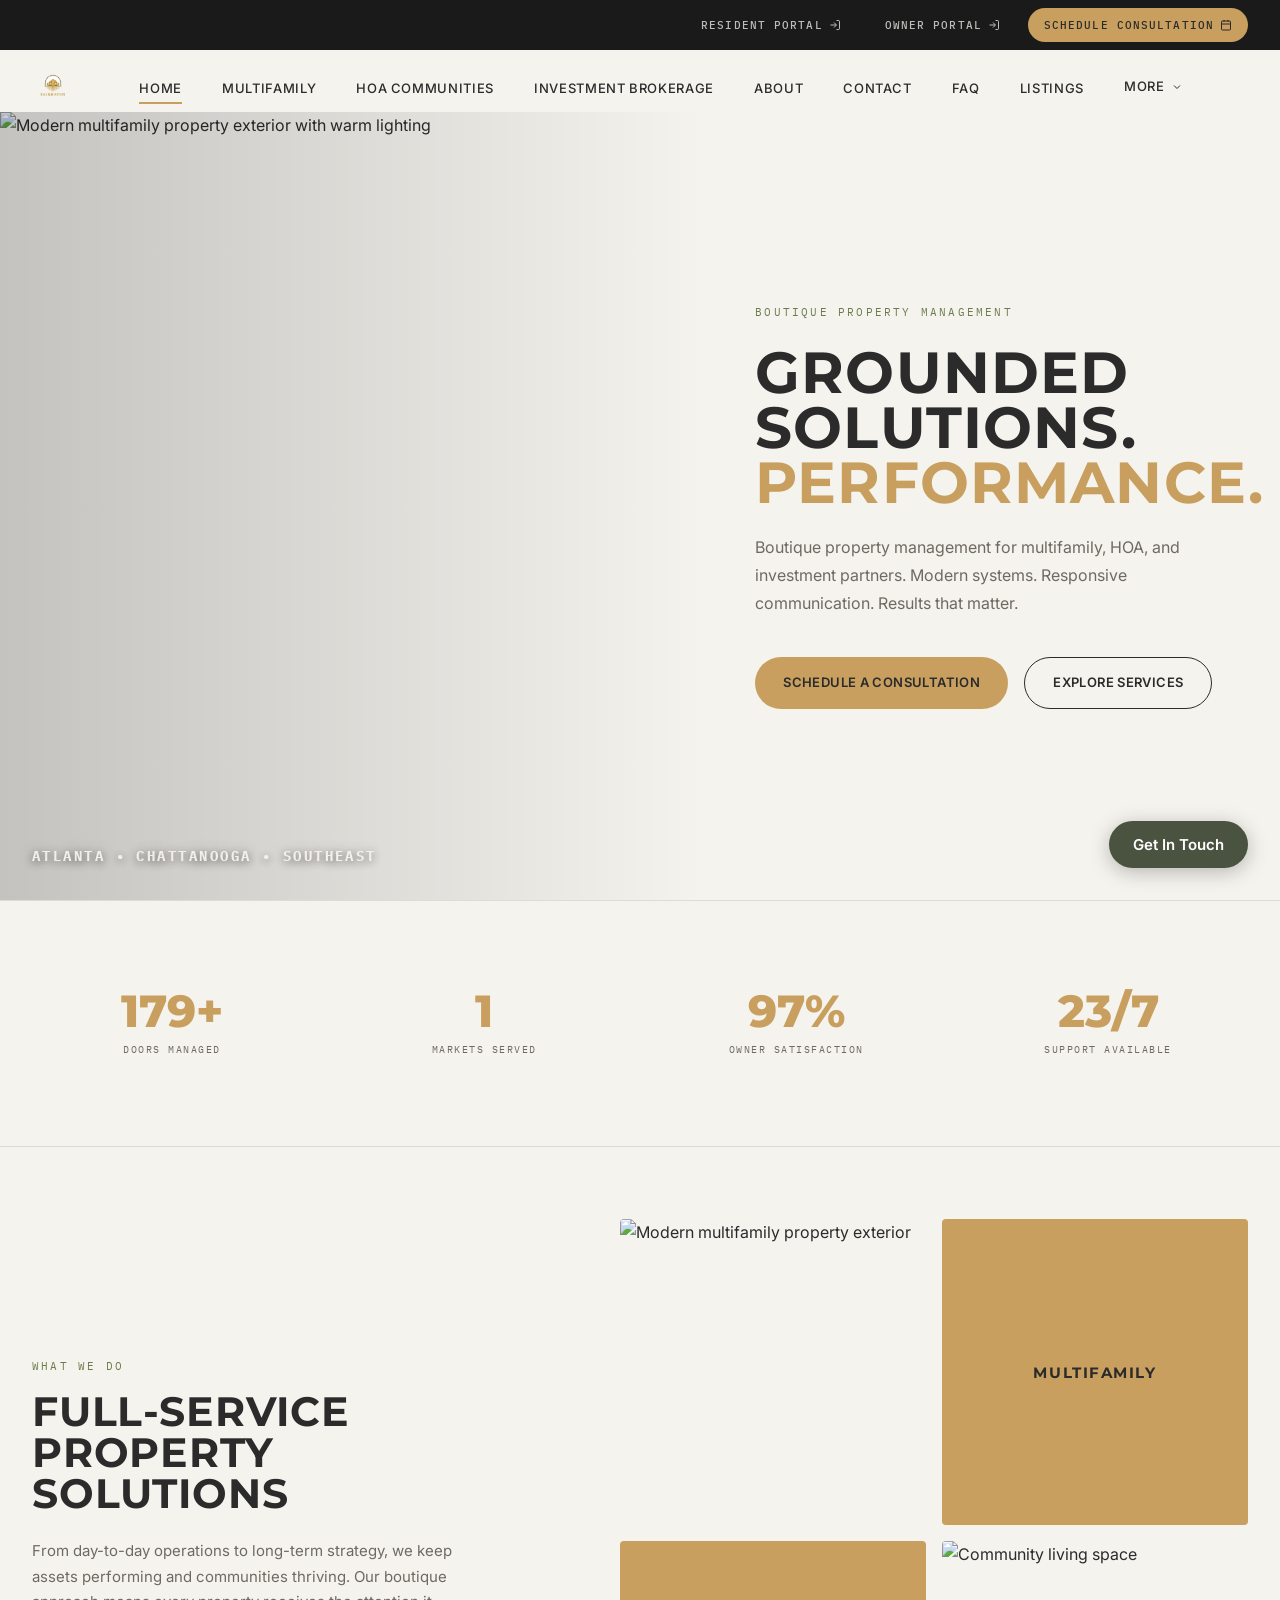
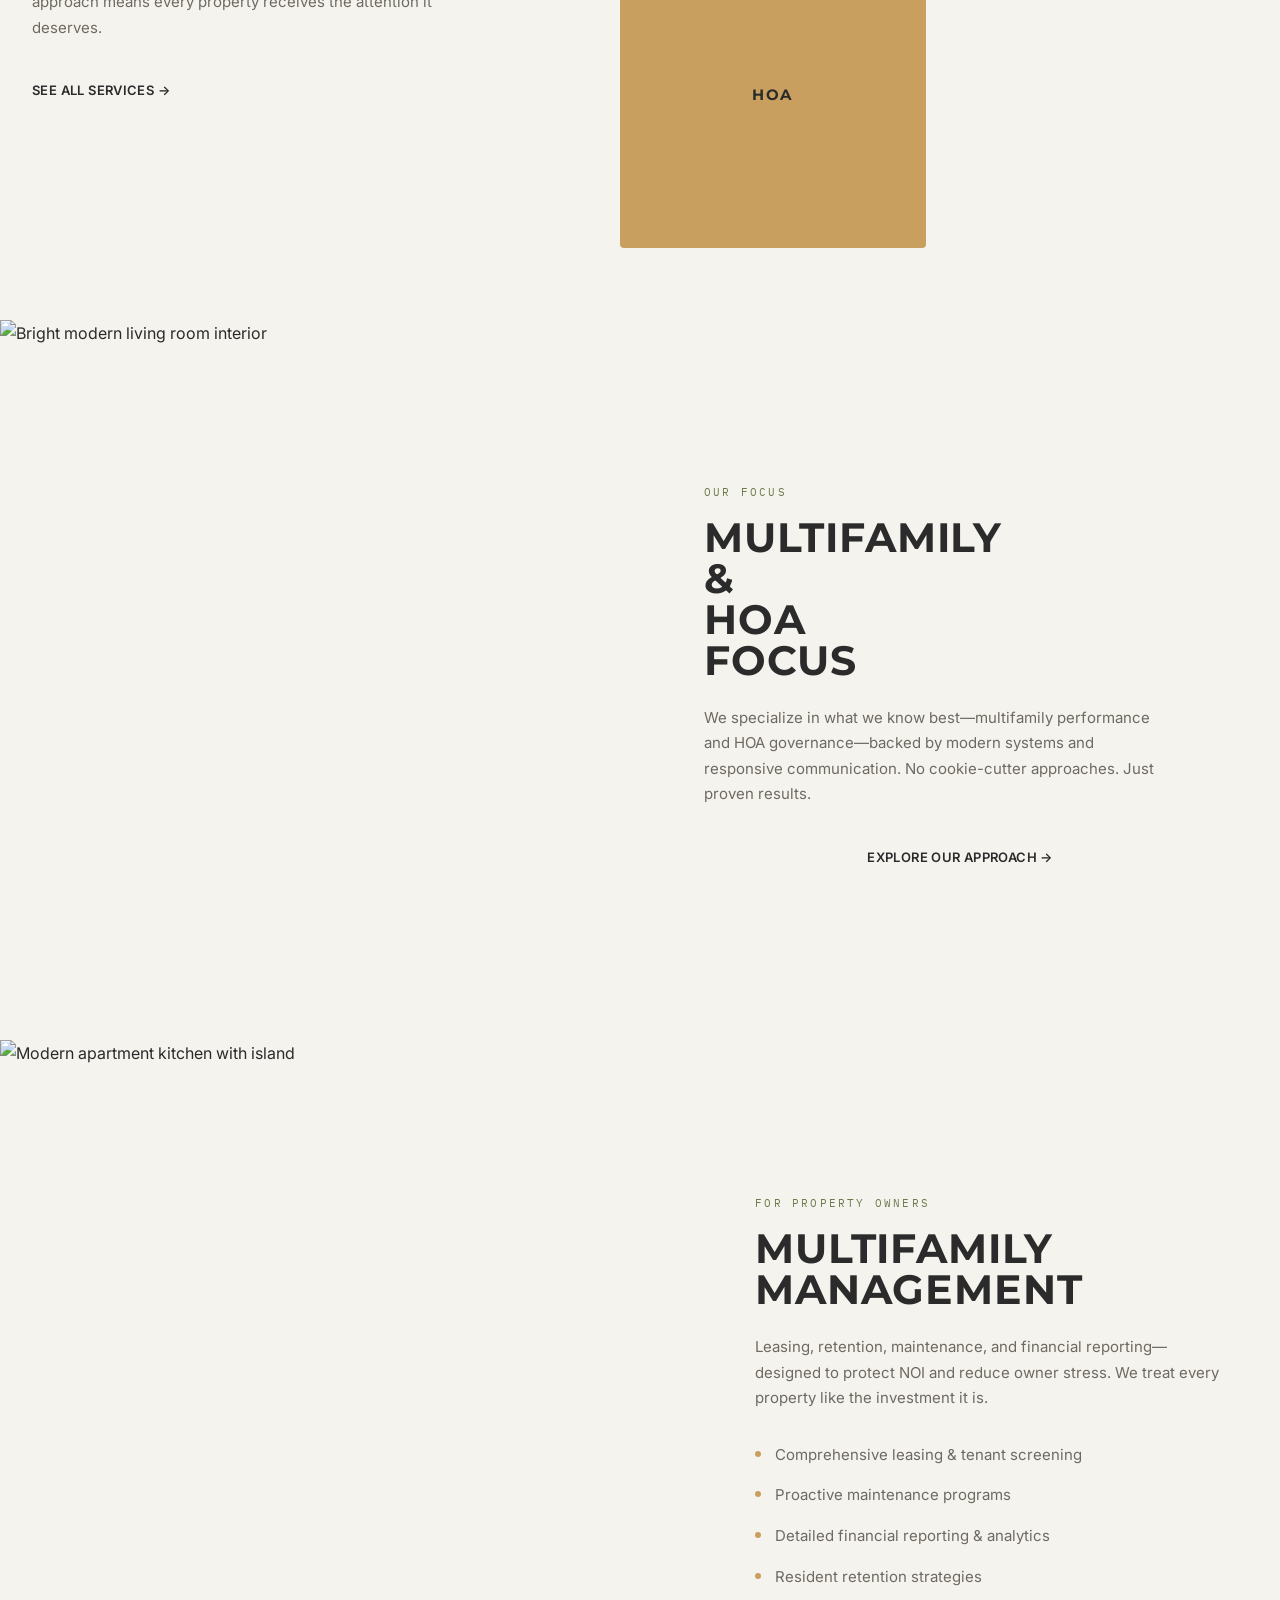
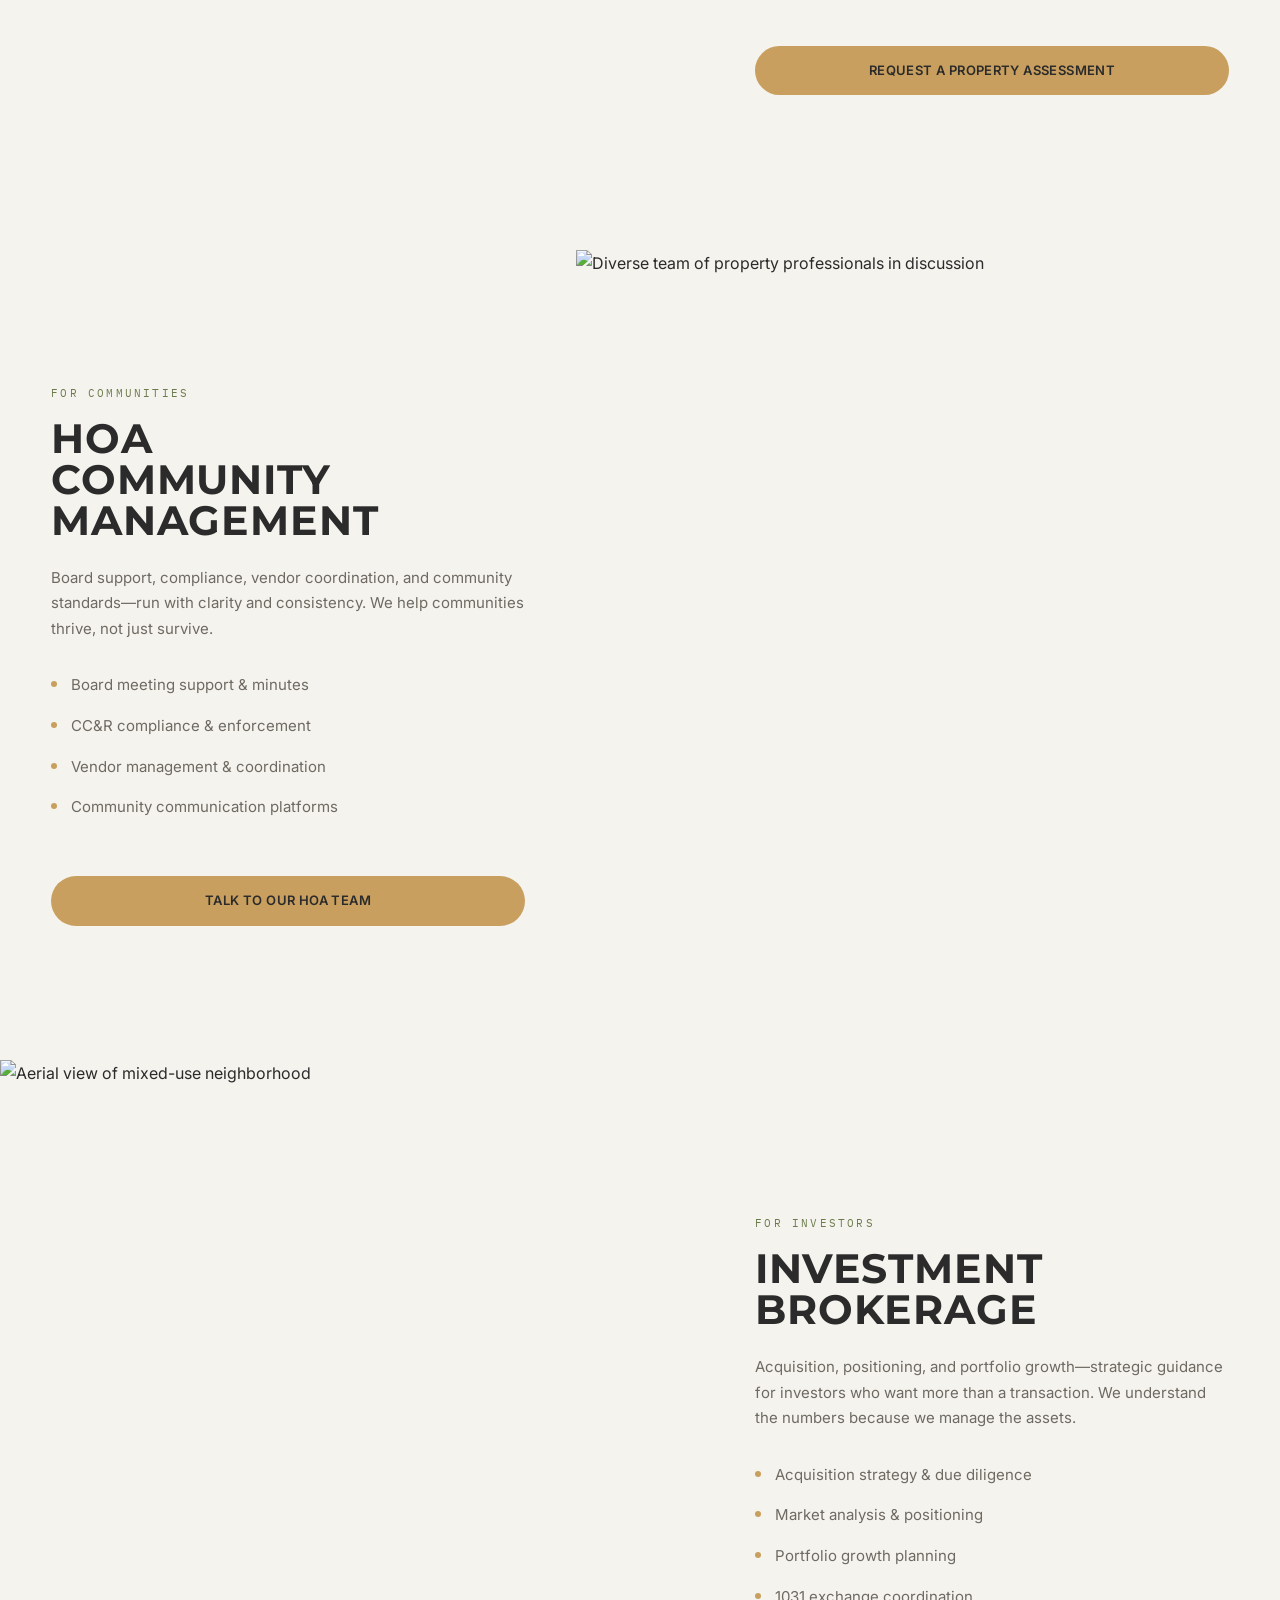
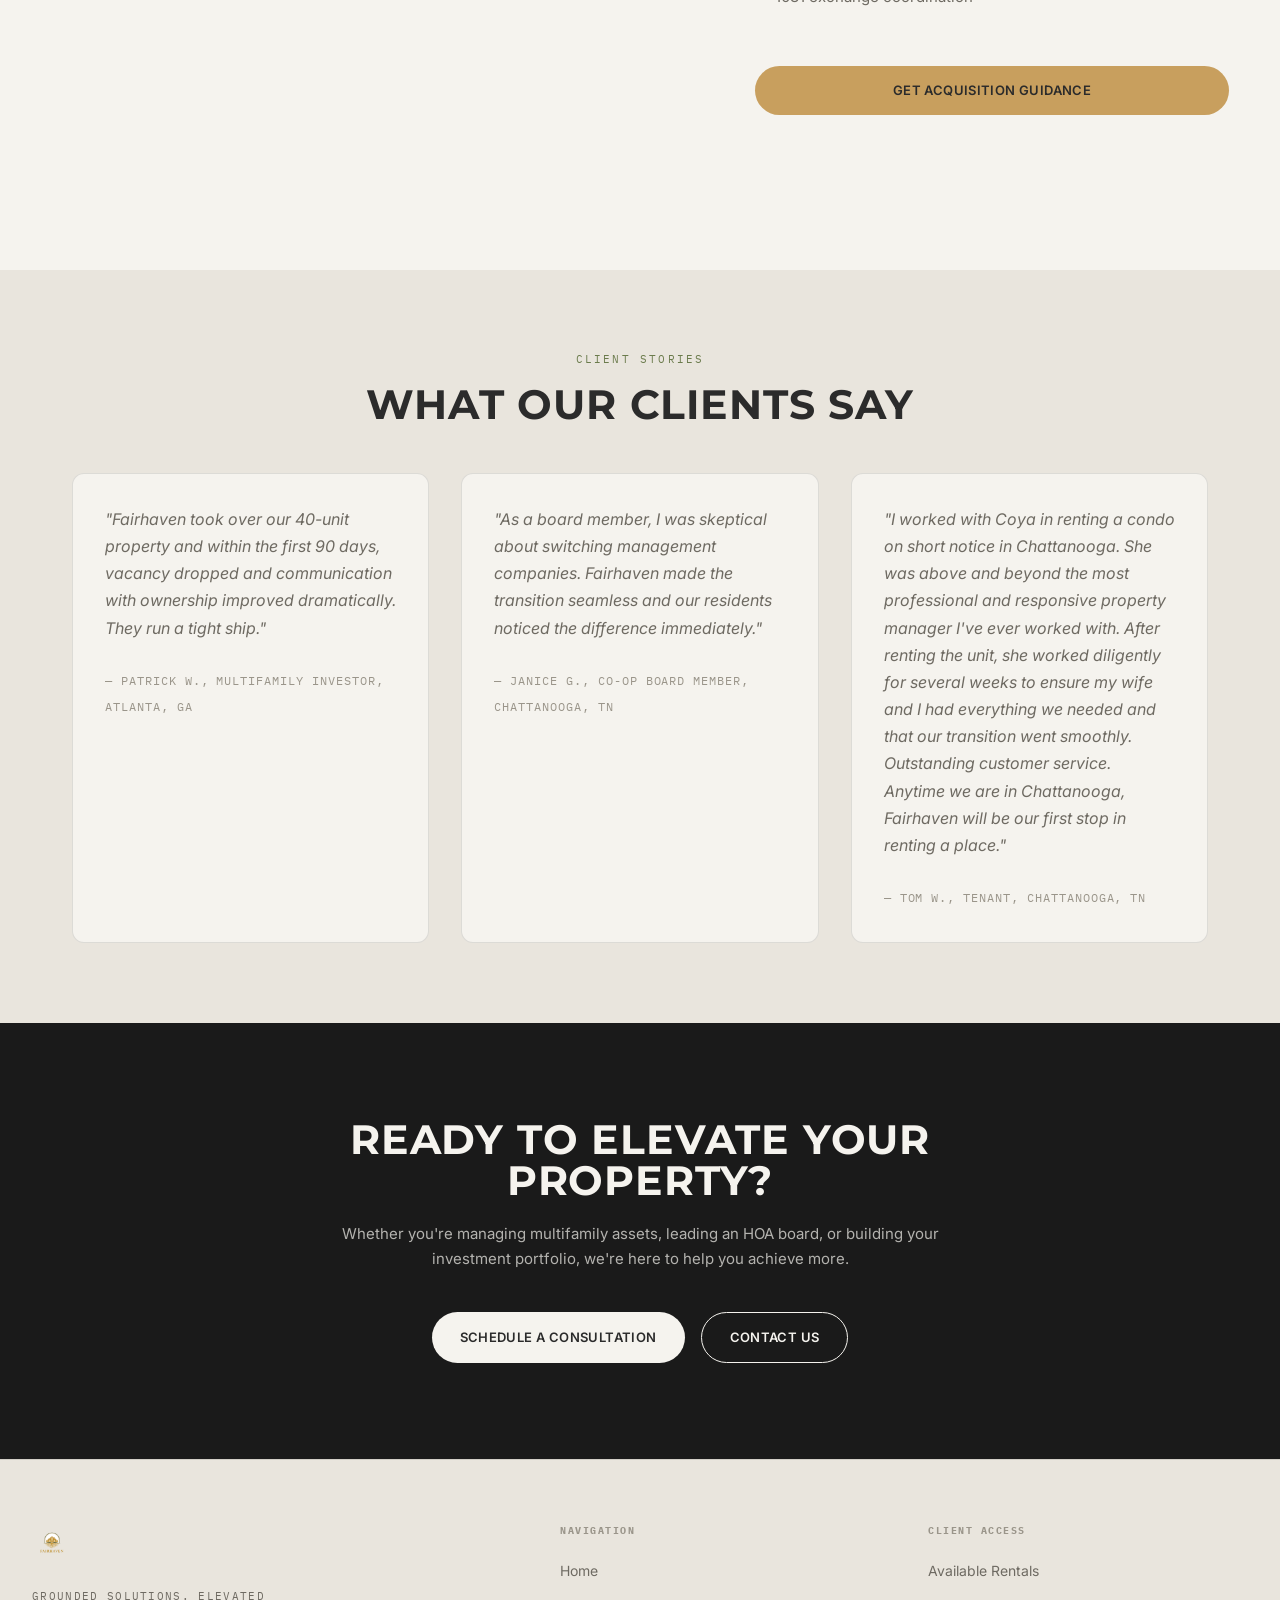
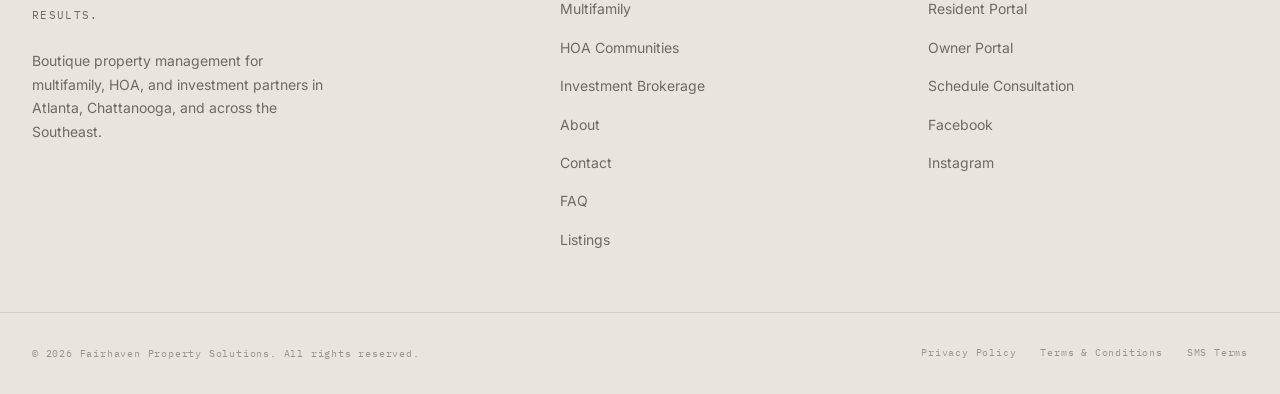
==== index.html @ d2b534b2 "Add legal pages and MailerLite embed - Created terms.html (18-section T&C from Coya's PDF) - Created" ====
<!DOCTYPE html>
<html lang="en">
<head>
  <meta charset="UTF-8">
  <meta name="viewport" content="width=device-width, initial-scale=1.0">
  <title>Fairhaven Property Solutions | Grounded Solutions. Elevated Results.</title>
  <meta name="description" content="Boutique property management for multifamily, HOA, and investment partners in Atlanta, Chattanooga, and the Southeast.">
  
  <!-- Fonts -->
  <link rel="preconnect" href="https://fonts.googleapis.com">
  <link rel="preconnect" href="https://fonts.gstatic.com" crossorigin>
  <link href="https://fonts.googleapis.com/css2?family=IBM+Plex+Mono:wght@400;500;600&family=Inter:wght@400;500;600&family=Montserrat:wght@600;700;800&display=swap" rel="stylesheet">
  
  <!-- Styles -->
  <link rel="stylesheet" href="styles.css">
  
  <!-- Favicon -->
  <link rel="icon" type="image/png" href="logo.png">
  <!-- MailerLite Universal -->
  <script>
    (function(w,d,e,u,f,l,n){w[f]=w[f]||function(){(w[f].q=w[f].q||[])
    .push(arguments);},l=d.createElement(e),l.async=1,l.src=u,
    n=d.getElementsByTagName(e)[0],n.parentNode.insertBefore(l,n);})
    (window,document,'script','https://assets.mailerlite.com/js/universal.js','ml');
    ml('account', '1856619');
  </script>
  <!-- End MailerLite Universal -->
</head>
<body>
  <!-- Header Wrapper -->
  <div class="header-wrapper">
    <!-- Top Bar - Portal Buttons Right Aligned -->
    <div class="top-bar">
      <div class="top-bar-inner">
        <a href="https://account.appfolio.com/realms/foliospace/protocol/openid-connect/auth?activation_state&client_id=client-abcdef6f-1248-4026-9794-903a50bee830&portfolio_uuid&redirect_uri=https%3A%2F%2Ffairhavenpropertysolutions.appfolio.com%2Fconnect%2Fusers%2Foauth%2Fcallback&response_type=code&scope=openid+offline_access&session_timed_out=false&state" class="portal-link" target="_blank" rel="noopener">
          Resident Portal
          <svg viewBox="0 0 24 24" fill="none" stroke="currentColor" stroke-width="2">
            <path d="M15 3h4a2 2 0 012 2v14a2 2 0 01-2 2h-4M10 17l5-5-5-5M13.8 12H3"/>
          </svg>
        </a>
        <a href="https://fairhavenpropertysolutions.appfolio.com/oportal/users/log_in" class="portal-link" target="_blank" rel="noopener">
          Owner Portal
          <svg viewBox="0 0 24 24" fill="none" stroke="currentColor" stroke-width="2">
            <path d="M15 3h4a2 2 0 012 2v14a2 2 0 01-2 2h-4M10 17l5-5-5-5M13.8 12H3"/>
          </svg>
        </a>
        <a href="https://calendly.com/fairhavenpropertysolutions/30min" class="portal-link cta" target="_blank" rel="noopener">
          Schedule Consultation
          <svg viewBox="0 0 24 24" fill="none" stroke="currentColor" stroke-width="2">
            <rect x="3" y="4" width="18" height="18" rx="2" ry="2"/>
            <line x1="16" y1="2" x2="16" y2="6"/>
            <line x1="8" y1="2" x2="8" y2="6"/>
            <line x1="3" y1="10" x2="21" y2="10"/>
          </svg>
        </a>
      </div>
    </div>

    <!-- Main Navigation -->
    <nav class="main-nav">
      <div class="nav-inner">
        <a href="index.html" class="logo">
          <img src="logo.png" alt="Fairhaven Property Solutions logo">
        </a>
        
        <ul class="nav-links">
          <li><a href="index.html" class="nav-link active">Home</a></li>
          <li><a href="multifamily.html" class="nav-link">Multifamily</a></li>
          <li><a href="hoa.html" class="nav-link">HOA Communities</a></li>
          <li><a href="brokerage.html" class="nav-link">Investment Brokerage</a></li>
          <li><a href="about.html" class="nav-link">About</a></li>
          <li><a href="contact.html" class="nav-link">Contact</a></li>
          <li><a href="faq.html" class="nav-link">FAQ</a></li>
          <li><a href="listings.html" class="nav-link">Listings</a></li>
          <li class="dropdown">
            <span class="nav-link dropdown-toggle">
              More
              <svg viewBox="0 0 24 24" fill="none" stroke="currentColor" stroke-width="2">
                <path d="M6 9l6 6 6-6"/>
              </svg>
            </span>
            <div class="dropdown-menu">
              <div class="dropdown-column">
                <h4>Services</h4>
                <ul>
                  <li><a href="multifamily.html">Multifamily Management</a></li>
                  <li><a href="hoa.html">HOA Community Management</a></li>
                  <li><a href="brokerage.html">Investment Brokerage</a></li>
                  <li><a href="faq.html">FAQ</a></li>
                  <li><a href="listings.html">Listings</a></li>
                </ul>
              </div>
              <div class="dropdown-column">
                <h4>Client Access</h4>
                <ul>
                  <li><a href="listings.html">Available Rentals</a></li>
                  <li><a href="https://account.appfolio.com/realms/foliospace/protocol/openid-connect/auth?activation_state&client_id=client-abcdef6f-1248-4026-9794-903a50bee830&portfolio_uuid&redirect_uri=https%3A%2F%2Ffairhavenpropertysolutions.appfolio.com%2Fconnect%2Fusers%2Foauth%2Fcallback&response_type=code&scope=openid+offline_access&session_timed_out=false&state" target="_blank" rel="noopener">Resident Portal</a></li>
                  <li><a href="https://fairhavenpropertysolutions.appfolio.com/oportal/users/log_in" target="_blank" rel="noopener">Owner Portal</a></li>
                </ul>
              </div>
              <div class="dropdown-column">
                <h4>Connect</h4>
                <ul>
                  <li><a href="contact.html">Contact</a></li>
                  <li><a href="https://calendly.com/fairhavenpropertysolutions/30min" target="_blank" rel="noopener">Schedule Consultation</a></li>
                  <li><a href="https://www.facebook.com/profile.php?id=61581344195329" target="_blank" rel="noopener">Facebook</a></li>
                  <li><a href="https://www.instagram.com/fairhavenpropertysolutions/" target="_blank" rel="noopener">Instagram</a></li>
                  <li><a href="privacy.html">Privacy Policy</a></li>
                </ul>
              </div>
            </div>
          </li>
        </ul>

        <button class="mobile-toggle" aria-label="Open menu">
          <span></span>
          <span></span>
          <span></span>
        </button>
      </div>
    </nav>
  </div>

  <!-- Mobile Menu -->
  <div class="mobile-menu">
    <button class="mobile-menu-close" aria-label="Close menu">
      <svg viewBox="0 0 24 24" fill="none" stroke="currentColor" stroke-width="2">
        <path d="M18 6L6 18M6 6l12 12"/>
      </svg>
    </button>
    <ul class="mobile-nav-links">
      <li><a href="index.html">Home</a></li>
      <li><a href="multifamily.html">Multifamily</a></li>
      <li><a href="hoa.html">HOA Communities</a></li>
      <li><a href="brokerage.html">Investment Brokerage</a></li>
      <li><a href="about.html">About</a></li>
      <li><a href="contact.html">Contact</a></li>
      <li><a href="faq.html">FAQ</a></li>
      <li><a href="listings.html">Listings</a></li>
      <li class="mobile-dropdown">
        <h4>Services</h4>
        <a href="multifamily.html">Multifamily Management</a>
        <a href="hoa.html">HOA Community Management</a>
        <a href="brokerage.html">Investment Brokerage</a>
        <h4>Client Access</h4>
        <a href="contact.html#listings">Available Rentals</a>
      </li>
    </ul>
    <div class="mobile-portals">
      <a href="https://account.appfolio.com/realms/foliospace/protocol/openid-connect/auth?activation_state&client_id=client-abcdef6f-1248-4026-9794-903a50bee830&portfolio_uuid&redirect_uri=https%3A%2F%2Ffairhavenpropertysolutions.appfolio.com%2Fconnect%2Fusers%2Foauth%2Fcallback&response_type=code&scope=openid+offline_access&session_timed_out=false&state" class="mobile-portal-link" target="_blank" rel="noopener">Resident Portal</a>
      <a href="https://fairhavenpropertysolutions.appfolio.com/oportal/users/log_in" class="mobile-portal-link" target="_blank" rel="noopener">Owner Portal</a>
      <a href="https://calendly.com/fairhavenpropertysolutions/30min" class="mobile-portal-link cta" target="_blank" rel="noopener">Schedule Consultation</a>
    </div>
  </div>

  <!-- Hero Section -->
  <section class="hero">
    <div class="hero-split">
      <div class="hero-image">
        <img src="https://images.unsplash.com/photo-1600596542815-ffad4c1539a9?w=1200&q=80" alt="Modern multifamily property exterior with warm lighting">
        <div class="hero-location">
          <span class="label label-light" style="font-weight:700;font-size:0.85rem;text-shadow:0 2px 8px rgba(0,0,0,0.6),0 0 20px rgba(0,0,0,0.4);">Atlanta • Chattanooga • Southeast</span>
        </div>
      </div>
      <div class="hero-content">
        <span class="hero-label">Boutique Property Management</span>
        <h1 class="hero-title">
          <span>Grounded Solutions.</span>
          <span class="hero-cycler" id="heroCycler">Performance.</span>
        </h1>
        <p class="hero-subtitle">Boutique property management for multifamily, HOA, and investment partners. Modern systems. Responsive communication. Results that matter.</p>
        <div class="hero-ctas">
          <a href="https://calendly.com/fairhavenpropertysolutions/30min" class="btn btn-primary" target="_blank" rel="noopener">Schedule a Consultation</a>
          <a href="multifamily.html" class="btn btn-secondary">Explore Services</a>
        </div>
      </div>
    </div>
  </section>

  <!-- Trust Stats Section -->
  <section class="trust-stats" style="margin-top:0;">
    <div class="stats-grid">
      <div class="stat-item reveal stagger-1">
        <div class="stat-number" data-counter="180" data-suffix="+">0</div>
        <div class="stat-label">Doors Managed</div>
      </div>
      <div class="stat-item reveal stagger-2">
        <div class="stat-number" data-counter="2">0</div>
        <div class="stat-label">Markets Served</div>
      </div>
      <div class="stat-item reveal stagger-3">
        <div class="stat-number" data-counter="98" data-suffix="%">0</div>
        <div class="stat-label">Owner Satisfaction</div>
      </div>
      <div class="stat-item reveal stagger-4">
        <div class="stat-number" data-counter="24" data-suffix="/7">0</div>
        <div class="stat-label">Support Available</div>
      </div>
    </div>
  </section>

  <!-- Services Mosaic Section -->
  <section class="section section-light">
    <div class="services-grid">
      <div class="services-content reveal-left">
        <span class="section-label">What We Do</span>
        <h2 class="services-title">
          <span>Full-Service</span>
          <span>Property</span>
          <span>Solutions</span>
        </h2>
        <p class="services-description">From day-to-day operations to long-term strategy, we keep assets performing and communities thriving. Our boutique approach means every property receives the attention it deserves.</p>
        <a href="multifamily.html" class="btn btn-text">See all services →</a>
      </div>
      <div class="services-mosaic reveal-right">
        <div class="mosaic-tile">
          <img src="https://images.unsplash.com/photo-1600585154340-be6161a56a0c?w=800&q=80" alt="Modern multifamily property exterior">
        </div>
        <div class="mosaic-tile gold">
          <span class="mosaic-label">Multifamily</span>
        </div>
        <div class="mosaic-tile gold">
          <span class="mosaic-label">HOA</span>
        </div>
        <div class="mosaic-tile">
          <img src="https://images.unsplash.com/photo-1600607687939-ce8a6c25118c?w=800&q=80" alt="Community living space">
        </div>
      </div>
    </div>
  </section>

  <!-- Focus Statement Section -->
  <section class="focus-section">
    <div class="focus-split">
      <div class="focus-image reveal-left">
        <img src="https://images.unsplash.com/photo-1600566753190-17f0baa2a6c3?w=1000&q=80" alt="Bright modern living room interior">
      </div>
      <div class="focus-content reveal-right">
        <span class="section-label">Our Focus</span>
        <h2 class="focus-title">
          <span>Multifamily</span>
          <span>&</span>
          <span>HOA</span>
          <span>Focus</span>
        </h2>
        <p class="focus-description">We specialize in what we know best—multifamily performance and HOA governance—backed by modern systems and responsive communication. No cookie-cutter approaches. Just proven results.</p>
        <a href="about.html" class="btn btn-text">Explore our approach →</a>
      </div>
    </div>
  </section>

  <!-- Multifamily Feature Section -->
  <section class="feature-section">
    <div class="feature-split">
      <div class="feature-image reveal-left">
        <img src="https://images.unsplash.com/photo-1600585154526-990dced4db0d?w=1000&q=80" alt="Modern apartment kitchen with island">
      </div>
      <div class="feature-content reveal-right">
        <span class="feature-label">For Property Owners</span>
        <h2 class="feature-title">
          <span>Multifamily</span>
          <span>Management</span>
        </h2>
        <p class="feature-description">Leasing, retention, maintenance, and financial reporting—designed to protect NOI and reduce owner stress. We treat every property like the investment it is.</p>
        <ul class="feature-list">
          <li>Comprehensive leasing & tenant screening</li>
          <li>Proactive maintenance programs</li>
          <li>Detailed financial reporting & analytics</li>
          <li>Resident retention strategies</li>
        </ul>
        <a href="multifamily.html" class="btn btn-primary">Request a Property Assessment</a>
      </div>
    </div>
  </section>

  <!-- HOA Feature Section -->
  <section class="feature-section">
    <div class="feature-split reverse">
      <div class="feature-image reveal-right">
        <img src="https://images.unsplash.com/photo-1556761175-4b46a572b786?w=1000&q=80" alt="Diverse team of property professionals in discussion">
      </div>
      <div class="feature-content reveal-left">
        <span class="feature-label">For Communities</span>
        <h2 class="feature-title">
          <span>HOA</span>
          <span>Community</span>
          <span>Management</span>
        </h2>
        <p class="feature-description">Board support, compliance, vendor coordination, and community standards—run with clarity and consistency. We help communities thrive, not just survive.</p>
        <ul class="feature-list">
          <li>Board meeting support & minutes</li>
          <li>CC&R compliance & enforcement</li>
          <li>Vendor management & coordination</li>
          <li>Community communication platforms</li>
        </ul>
        <a href="hoa.html" class="btn btn-primary">Talk to Our HOA Team</a>
      </div>
    </div>
  </section>

  <!-- Brokerage Feature Section -->
  <section class="feature-section">
    <div class="feature-split">
      <div class="feature-image reveal-left">
        <img src="https://images.unsplash.com/photo-1486406146926-c627a92ad1ab?w=1000&q=80" alt="Aerial view of mixed-use neighborhood">
      </div>
      <div class="feature-content reveal-right">
        <span class="feature-label">For Investors</span>
        <h2 class="feature-title">
          <span>Investment</span>
          <span>Brokerage</span>
        </h2>
        <p class="feature-description">Acquisition, positioning, and portfolio growth—strategic guidance for investors who want more than a transaction. We understand the numbers because we manage the assets.</p>
        <ul class="feature-list">
          <li>Acquisition strategy & due diligence</li>
          <li>Market analysis & positioning</li>
          <li>Portfolio growth planning</li>
          <li>1031 exchange coordination</li>
        </ul>
        <a href="brokerage.html" class="btn btn-primary">Get Acquisition Guidance</a>
      </div>
    </div>
  </section>

  <!-- Testimonial Section -->
  <section class="testimonial-section" style="padding:5rem 0;background:var(--bg-secondary);">
    <div style="max-width:1200px;margin:0 auto;padding:0 2rem;">
      <div style="text-align:center;margin-bottom:3rem;">
        <span class="section-label">Client Stories</span>
        <h2 class="section-title">What Our Clients Say</h2>
      </div>
      <div style="display:grid;grid-template-columns:repeat(auto-fit,minmax(280px,1fr));gap:2rem;">
        <div style="background:var(--bg-primary);border-radius:12px;padding:2rem;border:1px solid var(--border-light);">
          <blockquote style="font-size:1rem;font-style:italic;color:var(--text-secondary);margin-bottom:1.5rem;line-height:1.7;">"Fairhaven took over our 40-unit property and within the first 90 days, vacancy dropped and communication with ownership improved dramatically. They run a tight ship."</blockquote>
          <cite style="font-style:normal;font-family:var(--font-mono);font-size:0.75rem;letter-spacing:0.08em;text-transform:uppercase;color:var(--text-muted);">— Patrick W., Multifamily Investor, Atlanta, GA</cite>
        </div>
        <div style="background:var(--bg-primary);border-radius:12px;padding:2rem;border:1px solid var(--border-light);">
          <blockquote style="font-size:1rem;font-style:italic;color:var(--text-secondary);margin-bottom:1.5rem;line-height:1.7;">"As a board member, I was skeptical about switching management companies. Fairhaven made the transition seamless and our residents noticed the difference immediately."</blockquote>
          <cite style="font-style:normal;font-family:var(--font-mono);font-size:0.75rem;letter-spacing:0.08em;text-transform:uppercase;color:var(--text-muted);">— Janice G., Co-op Board Member, Chattanooga, TN</cite>
        </div>
        <div style="background:var(--bg-primary);border-radius:12px;padding:2rem;border:1px solid var(--border-light);">
          <blockquote style="font-size:1rem;font-style:italic;color:var(--text-secondary);margin-bottom:1.5rem;line-height:1.7;">"I worked with Coya in renting a condo on short notice in Chattanooga. She was above and beyond the most professional and responsive property manager I've ever worked with. After renting the unit, she worked diligently for several weeks to ensure my wife and I had everything we needed and that our transition went smoothly. Outstanding customer service. Anytime we are in Chattanooga, Fairhaven will be our first stop in renting a place."</blockquote>
          <cite style="font-style:normal;font-family:var(--font-mono);font-size:0.75rem;letter-spacing:0.08em;text-transform:uppercase;color:var(--text-muted);">— Tom W., Tenant, Chattanooga, TN</cite>
        </div>
      </div>
    </div>
  </section>

  <!-- CTA Section -->
  <section class="cta-section">
    <div class="cta-content reveal-scale">
      <h2 class="cta-title">Ready to Elevate Your Property?</h2>
      <p class="cta-description">Whether you're managing multifamily assets, leading an HOA board, or building your investment portfolio, we're here to help you achieve more.</p>
      <div class="cta-buttons">
        <a href="https://calendly.com/fairhavenpropertysolutions/30min" class="btn btn-light" target="_blank" rel="noopener">Schedule a Consultation</a>
        <a href="contact.html" class="btn btn-secondary" style="color: var(--text-light); border-color: var(--text-light);">Contact Us</a>
      </div>
    </div>
  </section>

  <!-- Footer -->
  <footer class="footer">
    <div class="footer-grid">
      <div class="footer-brand">
        <img src="logo.png" alt="Fairhaven Property Solutions logo" class="footer-logo">
        <p class="footer-tagline">Grounded Solutions. Elevated Results.</p>
        <p class="footer-description">Boutique property management for multifamily, HOA, and investment partners in Atlanta, Chattanooga, and across the Southeast.</p>
      </div>
      <div class="footer-column">
        <h4>Navigation</h4>
        <ul class="footer-links">
          <li><a href="index.html">Home</a></li>
          <li><a href="multifamily.html">Multifamily</a></li>
          <li><a href="hoa.html">HOA Communities</a></li>
          <li><a href="brokerage.html">Investment Brokerage</a></li>
          <li><a href="about.html">About</a></li>
          <li><a href="contact.html">Contact</a></li>
          <li><a href="faq.html">FAQ</a></li>
          <li><a href="listings.html">Listings</a></li>
        </ul>
      </div>
      <div class="footer-column">
        <h4>Client Access</h4>
        <ul class="footer-links">
          <li><a href="listings.html">Available Rentals</a></li>
          <li><a href="https://account.appfolio.com/realms/foliospace/protocol/openid-connect/auth?activation_state&client_id=client-abcdef6f-1248-4026-9794-903a50bee830&portfolio_uuid&redirect_uri=https%3A%2F%2Ffairhavenpropertysolutions.appfolio.com%2Fconnect%2Fusers%2Foauth%2Fcallback&response_type=code&scope=openid+offline_access&session_timed_out=false&state" target="_blank" rel="noopener">Resident Portal</a></li>
          <li><a href="https://fairhavenpropertysolutions.appfolio.com/oportal/users/log_in" target="_blank" rel="noopener">Owner Portal</a></li>
          <li><a href="https://calendly.com/fairhavenpropertysolutions/30min" target="_blank" rel="noopener">Schedule Consultation</a></li>
          <li><a href="https://www.facebook.com/profile.php?id=61581344195329" target="_blank" rel="noopener">Facebook</a></li>
          <li><a href="https://www.instagram.com/fairhavenpropertysolutions/" target="_blank" rel="noopener">Instagram</a></li>
        </ul>
      </div>
    </div>
    <div class="footer-bottom">
      <p class="footer-copyright">© 2026 Fairhaven Property Solutions. All rights reserved.</p>
      <div class="footer-legal">
        <a href="privacy.html">Privacy Policy</a>
        <a href="terms.html">Terms &amp; Conditions</a>
        <a href="sms-terms.html">SMS Terms</a>
      </div>
    </div>
  </footer>

  <!-- Floating Get In Touch Button -->
  <div class="git-fab" id="gitFab">
    <button class="git-fab-btn" id="gitFabBtn" aria-label="Get In Touch">
      Get In Touch
    </button>
  </div>

  <!-- Get In Touch Modal -->
  <div class="git-modal-overlay" id="gitModal">
    <div class="git-modal">
      <button class="git-modal-close" id="gitModalClose" aria-label="Close">
        <svg viewBox="0 0 24 24" fill="none" stroke="currentColor" stroke-width="2" width="20" height="20">
          <path d="M18 6L6 18M6 6l12 12"/>
        </svg>
      </button>
      <h3 style="margin-bottom:1rem;font-family:var(--font-heading);font-size:1.25rem;">Get In Touch</h3>
      <p style="margin-bottom:1.5rem;color:var(--text-secondary);font-size:0.9375rem;">Fill out the form below and we'll get back to you within one business day.</p>
      <div class="ml-embedded" data-form="CKXbva"></div>
    </div>
  </div>

  <!-- Scripts -->
  <script src="script.js"></script>
  <script defer src="/_vercel/insights/script.js"></script>
  <script defer src="/_vercel/speed-insights/script.js"></script>

<!-- Agency Dashboard Tracking -->
<script>
(function(){
  var T='https://agency-dashboard-smoky.vercel.app';
  var D='fairhavenpropertysolutions.com';
  var sid=sessionStorage.getItem('_ad_sid');
  if(!sid){sid=Math.random().toString(36).slice(2)+Date.now().toString(36);sessionStorage.setItem('_ad_sid',sid);}
  var ua=navigator.userAgent;
  var dv=/Mobi|Android/i.test(ua)?'mobile':/iPad|Tablet/i.test(ua)?'tablet':'desktop';
  var br=/Edg\//.test(ua)?'edge':/OPR\//.test(ua)?'opera':/Chrome\//.test(ua)?'chrome':/Safari\//.test(ua)?'safari':/Firefox\//.test(ua)?'firefox':'other';
  var rf=document.referrer&&document.referrer.indexOf(location.hostname)<0?document.referrer.split('/')[2]||'direct':'direct';
  function send(e,p,m){fetch(T+'/api/trpc/tracking.trackEvent',{method:'POST',headers:{'Content-Type':'application/json'},body:JSON.stringify({json:{clientDomain:D,eventType:e,page:p||location.pathname,metadata:Object.assign({sessionId:sid,device:dv,browser:br},m||{})}})}).catch(function(){});}
  var pvKey='_ad_pv_'+btoa(location.pathname).slice(0,12);
  var lastPv=parseInt(sessionStorage.getItem(pvKey)||'0');
  if(Date.now()-lastPv>60000){sessionStorage.setItem(pvKey,Date.now()+'');send('pageview',location.pathname,{referrer:rf,title:document.title.slice(0,80)});}
  document.addEventListener('click',function(e){var a=e.target.closest('a[href^="tel:"]');if(a)send('call_click',location.pathname,{phone:a.href.replace('tel:','')});var cta=e.target.closest('a[href*="contact"],button[type="submit"],[class*="cta"]');if(cta&&!a)send('cta_click',location.pathname,{text:(cta.innerText||'').slice(0,50)});},true);
  document.addEventListener('submit',function(e){var f=e.target;if(f.tagName!=='FORM')return;var d=new FormData(f);var nm=String(d.get('name')||d.get('fullName')||'');var em=String(d.get('email')||'');if(nm&&em){fetch(T+'/api/trpc/tracking.trackFormSubmission',{method:'POST',headers:{'Content-Type':'application/json'},body:JSON.stringify({json:{clientDomain:D,name:nm,email:em,phone:String(d.get('phone')||''),serviceRequested:String(d.get('service')||''),message:String(d.get('message')||'')}})}).catch(function(){});send('conversion',location.pathname);}},true);
})();
</script>

</body>
</html>
---- styles.css ----
/* ============================================
   FAIRHAVEN PROPERTY SOLUTIONS
   Premium Boutique Property Management Website
   Design System & Styles - ULTRA SMOOTH EDITION
   ============================================ */

/* CSS Variables - Design Tokens */
:root {
  /* Background Colors */
  --bg-primary: #F5F3EE;
  --bg-secondary: #E9E5DD;
  --bg-dark: #1A1A1A;
  
  /* Accent Colors - Olive, Gold, Black */
  --accent-gold: #C89F5E;
  --accent-gold-hover: #B8924F;
  --accent-olive: #6B7B4C;
  --accent-olive-light: #8B9B6C;
  --accent-black: #1A1A1A;
  
  /* Text Colors */
  --text-primary: #2B2B2B;
  --text-secondary: #6E6A62;
  --text-light: #F5F3EE;
  --text-muted: #9A958A;
  
  /* UI Colors */
  --border-light: rgba(43, 43, 43, 0.12);
  --border-medium: rgba(43, 43, 43, 0.2);
  --shadow-soft: rgba(0, 0, 0, 0.08);
  --shadow-medium: rgba(0, 0, 0, 0.12);
  
  /* Typography */
  --font-heading: 'Montserrat', -apple-system, BlinkMacSystemFont, sans-serif;
  --font-body: 'Inter', -apple-system, BlinkMacSystemFont, sans-serif;
  --font-mono: 'IBM Plex Mono', 'SF Mono', monospace;
  
  /* Spacing */
  --section-padding: 8vh;
  --content-max-width: 1400px;
  
  /* Transitions - ULTRA FAST */
  --transition-fast: 0.15s cubic-bezier(0.4, 0, 0.2, 1);
  --transition-medium: 0.25s cubic-bezier(0.4, 0, 0.2, 1);
  --transition-slow: 0.4s cubic-bezier(0.4, 0, 0.2, 1);
  
  /* Border Radius */
  --radius-pill: 999px;
  --radius-sm: 4px;
  --radius-md: 8px;
  --radius-lg: 12px;
}

/* Reset & Base */
*, *::before, *::after {
  box-sizing: border-box;
  margin: 0;
  padding: 0;
}

html {
  scroll-behavior: smooth;
  font-size: 16px;
  overflow-x: hidden;
  max-width: 100%;
}

body {
  font-family: var(--font-body);
  font-weight: 400;
  line-height: 1.65;
  color: var(--text-primary);
  background-color: var(--bg-primary);
  -webkit-font-smoothing: antialiased;
  -moz-osx-font-smoothing: grayscale;
  overflow-x: hidden;
  max-width: 100%;
}

/* Typography */
h1, h2, h3, h4, h5, h6 {
  font-family: var(--font-heading);
  font-weight: 700;
  line-height: 1.1;
  letter-spacing: 0.02em;
  text-transform: uppercase;
  color: var(--text-primary);
}

h1 {
  font-size: clamp(2.5rem, 4.5vw, 4.5rem);
  line-height: 0.95;
}

h2 {
  font-size: clamp(2rem, 3.2vw, 3.2rem);
  line-height: 1.0;
}

h3 {
  font-size: clamp(1.25rem, 1.8vw, 1.6rem);
  line-height: 1.2;
}

h4 {
  font-size: clamp(1rem, 1.3vw, 1.2rem);
  line-height: 1.3;
}

p {
  font-size: clamp(0.9375rem, 1.05vw, 1.0625rem);
  line-height: 1.7;
  color: var(--text-secondary);
}

a {
  color: inherit;
  text-decoration: none;
  transition: all var(--transition-fast);
}

/* Label/Micro Text */
.label {
  font-family: var(--font-mono);
  font-size: 0.6875rem;
  font-weight: 500;
  letter-spacing: 0.18em;
  text-transform: uppercase;
  color: var(--text-secondary);
}

.label-light {
  color: var(--text-light);
  opacity: 0.9;
}

/* ============================================
   HEADER WRAPPER - Combined Top Bar + Nav
   ============================================ */

.header-wrapper {
  position: fixed;
  top: 0;
  left: 0;
  right: 0;
  z-index: 1000;
  transition: all var(--transition-medium);
}

.header-wrapper.scrolled {
  background: rgba(245, 243, 238, 0.98);
  backdrop-filter: blur(20px);
  box-shadow: 0 4px 30px rgba(0, 0, 0, 0.08);
}

/* ============================================
   TOP BAR - Portal Buttons Right Aligned
   ============================================ */

.top-bar {
  background: var(--accent-black);
  padding: 0.5rem 0;
  transition: all var(--transition-fast);
}

.top-bar-inner {
  max-width: var(--content-max-width);
  margin: 0 auto;
  padding: 0 2rem;
  display: flex;
  justify-content: flex-end;
  align-items: center;
  gap: 0.75rem;
}

.portal-link {
  font-family: var(--font-mono);
  font-size: 0.6875rem;
  font-weight: 500;
  letter-spacing: 0.1em;
  text-transform: uppercase;
  color: rgba(245, 243, 238, 0.75);
  padding: 0.5rem 1rem;
  border-radius: var(--radius-pill);
  transition: all var(--transition-fast);
  display: inline-flex;
  align-items: center;
  gap: 0.375rem;
}

.portal-link:hover {
  color: var(--text-light);
  background: rgba(245, 243, 238, 0.1);
}

.portal-link svg {
  width: 12px;
  height: 12px;
  transition: transform var(--transition-fast);
}

.portal-link:hover svg {
  transform: translateX(2px);
}

.portal-link.cta {
  background: var(--accent-gold);
  color: var(--text-primary);
}

.portal-link.cta:hover {
  background: var(--accent-gold-hover);
  transform: translateY(-1px);
}

/* ============================================
   MAIN NAVIGATION - Centered Layout
   ============================================ */

.main-nav {
  padding: 1rem 0;
  transition: all var(--transition-fast);
}

.nav-inner {
  max-width: var(--content-max-width);
  margin: 0 auto;
  padding: 0 2rem;
  display: flex;
  align-items: center;
  justify-content: space-between;
}

/* Logo */
.logo {
  display: flex;
  align-items: center;
  flex-shrink: 0;
}

.logo img {
  height: 42px;
  width: auto;
  object-fit: contain;
  transition: transform var(--transition-fast);
}

.logo:hover img {
  transform: scale(1.02);
}

/* Nav Links - Centered */
.nav-links {
  display: flex;
  align-items: center;
  justify-content: center;
  gap: 2.5rem;
  list-style: none;
  flex: 1;
  margin: 0 2rem;
}

.nav-link {
  font-family: var(--font-body);
  font-size: 0.8125rem;
  font-weight: 500;
  letter-spacing: 0.05em;
  text-transform: uppercase;
  color: var(--text-primary);
  position: relative;
  padding: 0.5rem 0;
  white-space: nowrap;
}

.nav-link::after {
  content: '';
  position: absolute;
  bottom: 0;
  left: 0;
  width: 100%;
  height: 2px;
  background: var(--accent-gold);
  transform: scaleX(0);
  transform-origin: left;
  transition: transform var(--transition-fast);
}

.nav-link:hover::after,
.nav-link.active::after {
  transform: scaleX(1);
}

/* Dropdown */
.dropdown {
  position: relative;
}

.dropdown-toggle {
  display: flex;
  align-items: center;
  gap: 0.375rem;
  cursor: pointer;
}

.dropdown-toggle svg {
  width: 12px;
  height: 12px;
  transition: transform var(--transition-fast);
}

.dropdown:hover .dropdown-toggle svg {
  transform: rotate(180deg);
}

.dropdown-menu {
  position: absolute;
  top: 100%;
  right: 0;
  transform: translateY(12px);
  background: var(--bg-primary);
  border-radius: var(--radius-md);
  box-shadow: 0 25px 80px rgba(0, 0, 0, 0.15);
  padding: 2rem;
  min-width: 620px;
  opacity: 0;
  visibility: hidden;
  transition: all var(--transition-fast);
  display: grid;
  grid-template-columns: repeat(3, 1fr);
  gap: 2rem;
  border: 1px solid var(--border-light);
}

.dropdown:hover .dropdown-menu {
  opacity: 1;
  visibility: visible;
  transform: translateY(8px);
}

.dropdown-column h4 {
  font-family: var(--font-mono);
  font-size: 0.625rem;
  font-weight: 600;
  letter-spacing: 0.18em;
  text-transform: uppercase;
  color: var(--text-muted);
  margin-bottom: 1rem;
}

.dropdown-column ul {
  list-style: none;
}

.dropdown-column li {
  margin-bottom: 0.625rem;
}

.dropdown-column a {
  font-size: 0.875rem;
  color: var(--text-secondary);
  display: block;
  padding: 0.25rem 0;
  transition: all var(--transition-fast);
  position: relative;
}

.dropdown-column a::before {
  content: '';
  position: absolute;
  left: -12px;
  top: 50%;
  transform: translateY(-50%) scale(0);
  width: 4px;
  height: 4px;
  background: var(--accent-gold);
  border-radius: 50%;
  transition: transform var(--transition-fast);
}

.dropdown-column a:hover {
  color: var(--text-primary);
  padding-left: 0.75rem;
}

.dropdown-column a:hover::before {
  transform: translateY(-50%) scale(1);
}

/* Mobile Menu Toggle */
.mobile-toggle {
  display: none;
  flex-direction: column;
  gap: 5px;
  cursor: pointer;
  padding: 0.5rem;
  background: none;
  border: none;
}

.mobile-toggle span {
  display: block;
  width: 24px;
  height: 2px;
  background: var(--text-primary);
  transition: all var(--transition-fast);
}

.mobile-toggle.active span:nth-child(1) {
  transform: rotate(45deg) translate(5px, 5px);
}

.mobile-toggle.active span:nth-child(2) {
  opacity: 0;
}

.mobile-toggle.active span:nth-child(3) {
  transform: rotate(-45deg) translate(5px, -5px);
}

/* Mobile Menu */
.mobile-menu {
  position: fixed;
  top: 0;
  left: 0;
  right: 0;
  bottom: 0;
  background: var(--bg-primary);
  z-index: 999;
  padding: 6rem 2rem 2rem;
  transform: translateX(100%);
  transition: transform var(--transition-medium);
  overflow-y: auto;
}

.mobile-menu.active {
  transform: translateX(0);
}

.mobile-menu-close {
  position: absolute;
  top: 2rem;
  right: 2rem;
  background: none;
  border: none;
  cursor: pointer;
  padding: 0.5rem;
  transition: transform var(--transition-fast);
}

.mobile-menu-close:hover {
  transform: rotate(90deg);
}

.mobile-menu-close svg {
  width: 24px;
  height: 24px;
}

.mobile-nav-links {
  list-style: none;
}

.mobile-nav-links li {
  margin-bottom: 1.25rem;
  opacity: 0;
  transform: translateX(20px);
  transition: all var(--transition-medium);
}

.mobile-menu.active .mobile-nav-links li {
  opacity: 1;
  transform: translateX(0);
}

.mobile-menu.active .mobile-nav-links li:nth-child(1) { transition-delay: 0.05s; }
.mobile-menu.active .mobile-nav-links li:nth-child(2) { transition-delay: 0.1s; }
.mobile-menu.active .mobile-nav-links li:nth-child(3) { transition-delay: 0.15s; }
.mobile-menu.active .mobile-nav-links li:nth-child(4) { transition-delay: 0.2s; }
.mobile-menu.active .mobile-nav-links li:nth-child(5) { transition-delay: 0.25s; }
.mobile-menu.active .mobile-nav-links li:nth-child(6) { transition-delay: 0.3s; }

.mobile-nav-links a {
  font-family: var(--font-heading);
  font-size: 1.75rem;
  font-weight: 700;
  text-transform: uppercase;
  color: var(--text-primary);
  display: block;
  transition: color var(--transition-fast);
}

.mobile-nav-links a:hover {
  color: var(--accent-gold);
}

.mobile-dropdown {
  margin-top: 1rem;
  padding-left: 1rem;
  border-left: 2px solid var(--accent-gold);
}

.mobile-dropdown h4 {
  font-family: var(--font-mono);
  font-size: 0.625rem;
  color: var(--text-muted);
  margin: 1.5rem 0 0.75rem;
}

.mobile-dropdown a {
  font-family: var(--font-body);
  font-size: 1rem;
  font-weight: 400;
  text-transform: none;
  color: var(--text-secondary);
  margin-bottom: 0.75rem;
}

.mobile-portals {
  margin-top: 3rem;
  padding-top: 2rem;
  border-top: 1px solid var(--border-light);
  display: flex;
  flex-direction: column;
  gap: 1rem;
}

.mobile-portal-link {
  font-family: var(--font-mono);
  font-size: 0.75rem;
  letter-spacing: 0.12em;
  text-transform: uppercase;
  color: var(--text-secondary);
  padding: 1rem 1.25rem;
  border: 1px solid var(--border-medium);
  border-radius: var(--radius-pill);
  text-align: center;
  transition: all var(--transition-fast);
}

.mobile-portal-link:hover {
  border-color: var(--accent-gold);
  color: var(--text-primary);
}

.mobile-portal-link.cta {
  background: var(--accent-gold);
  color: var(--text-primary);
  border-color: var(--accent-gold);
}

.mobile-portal-link.cta:hover {
  background: var(--accent-gold-hover);
}

/* ============================================
   BUTTONS
   ============================================ */

.btn {
  display: inline-flex;
  align-items: center;
  justify-content: center;
  gap: 0.5rem;
  font-family: var(--font-body);
  font-size: 0.8125rem;
  font-weight: 600;
  letter-spacing: 0.03em;
  padding: 0.875rem 1.75rem;
  border-radius: var(--radius-pill);
  border: none;
  cursor: pointer;
  transition: all var(--transition-fast);
  text-transform: uppercase;
}

.btn-primary {
  background: var(--accent-gold);
  color: var(--text-primary);
}

.btn-primary:hover {
  background: var(--accent-gold-hover);
  transform: translateY(-2px);
  box-shadow: 0 8px 24px rgba(200, 159, 94, 0.35);
}

.btn-secondary {
  background: transparent;
  color: var(--text-primary);
  border: 1.5px solid var(--text-primary);
}

.btn-secondary:hover {
  background: var(--text-primary);
  color: var(--bg-primary);
  transform: translateY(-2px);
}

.btn-light {
  background: var(--text-light);
  color: var(--text-primary);
}

.btn-light:hover {
  background: #fff;
  transform: translateY(-2px);
  box-shadow: 0 8px 24px rgba(255, 255, 255, 0.2);
}

.btn-dark {
  background: var(--bg-dark);
  color: var(--text-light);
}

.btn-dark:hover {
  background: #000;
  transform: translateY(-2px);
}

.btn-text {
  background: none;
  padding: 0.5rem 0;
  color: var(--text-primary);
  position: relative;
  font-size: 0.8125rem;
}

.btn-text::after {
  content: '';
  position: absolute;
  bottom: 0;
  left: 0;
  width: 100%;
  height: 1px;
  background: var(--accent-gold);
  transform: scaleX(0);
  transform-origin: left;
  transition: transform var(--transition-fast);
}

.btn-text:hover::after {
  transform: scaleX(1);
}

.btn-text:hover {
  padding-left: 0.5rem;
}

/* ============================================
   HERO SECTION
   ============================================ */

.hero {
  min-height: 100vh;
  display: flex;
  position: relative;
  overflow: hidden;
  padding-top: 7rem;
}

.hero-split {
  display: flex;
  width: 100%;
  min-height: calc(100vh - 7rem);
}

.hero-image {
  flex: 0 0 55%;
  position: relative;
  overflow: hidden;
}

.hero-image img {
  width: 100%;
  height: 100%;
  object-fit: cover;
  transition: transform var(--transition-slow);
}

.hero-image:hover img {
  transform: scale(1.02);
}

.hero-image::after {
  content: '';
  position: absolute;
  inset: 0;
  background: linear-gradient(90deg, rgba(0,0,0,0.2), rgba(0,0,0,0));
}

.hero-content {
  flex: 0 0 45%;
  display: flex;
  flex-direction: column;
  justify-content: center;
  padding: 4rem 4vw;
  background: var(--bg-primary);
}

.hero-label {
  font-family: var(--font-mono);
  font-size: 0.6875rem;
  letter-spacing: 0.2em;
  text-transform: uppercase;
  color: var(--accent-olive);
  margin-bottom: 1.5rem;
  opacity: 0;
  transform: translateY(20px);
  animation: fadeInUp 0.6s ease forwards 0.2s;
}

.hero-title {
  margin-bottom: 1.5rem;
  opacity: 0;
  transform: translateY(30px);
  animation: fadeInUp 0.7s ease forwards 0.3s;
}

.hero-title span {
  display: block;
}

.hero-cycler {
  display: block;
  color: var(--accent-gold);
  transition: opacity 0.4s ease, transform 0.4s ease;
}

.hero-cycler.fade-out {
  opacity: 0;
  transform: translateY(-10px);
}

.hero-cycler.fade-in {
  opacity: 1;
  transform: translateY(0);
}

.hero-subtitle {
  font-size: 1rem;
  line-height: 1.75;
  color: var(--text-secondary);
  margin-bottom: 2.5rem;
  max-width: 90%;
  opacity: 0;
  transform: translateY(20px);
  animation: fadeInUp 0.6s ease forwards 0.5s;
}

.hero-ctas {
  display: flex;
  flex-wrap: wrap;
  gap: 1rem;
  opacity: 0;
  transform: translateY(20px);
  animation: fadeInUp 0.6s ease forwards 0.7s;
}

.hero-location {
  position: absolute;
  bottom: 2rem;
  left: 2rem;
  z-index: 2;
}

/* ============================================
   ANIMATIONS
   ============================================ */

@keyframes fadeInUp {
  from {
    opacity: 0;
    transform: translateY(30px);
  }
  to {
    opacity: 1;
    transform: translateY(0);
  }
}

@keyframes fadeIn {
  from { opacity: 0; }
  to { opacity: 1; }
}

@keyframes slideInLeft {
  from {
    opacity: 0;
    transform: translateX(-40px);
  }
  to {
    opacity: 1;
    transform: translateX(0);
  }
}

@keyframes slideInRight {
  from {
    opacity: 0;
    transform: translateX(40px);
  }
  to {
    opacity: 1;
    transform: translateX(0);
  }
}

@keyframes scaleIn {
  from {
    opacity: 0;
    transform: scale(0.95);
  }
  to {
    opacity: 1;
    transform: scale(1);
  }
}

@keyframes countUp {
  from { opacity: 0; }
  to { opacity: 1; }
}

/* Scroll Reveal Animations */
.reveal {
  opacity: 0;
  transform: translateY(40px);
  transition: all 0.5s cubic-bezier(0.4, 0, 0.2, 1);
}

.reveal.active {
  opacity: 1;
  transform: translateY(0);
}

.reveal-left {
  opacity: 0;
  transform: translateX(-50px);
  transition: all 0.5s cubic-bezier(0.4, 0, 0.2, 1);
}

.reveal-left.active {
  opacity: 1;
  transform: translateX(0);
}

.reveal-right {
  opacity: 0;
  transform: translateX(50px);
  transition: all 0.5s cubic-bezier(0.4, 0, 0.2, 1);
}

.reveal-right.active {
  opacity: 1;
  transform: translateX(0);
}

.reveal-scale {
  opacity: 0;
  transform: scale(0.9);
  transition: all 0.5s cubic-bezier(0.4, 0, 0.2, 1);
}

.reveal-scale.active {
  opacity: 1;
  transform: scale(1);
}

/* Stagger delays */
.stagger-1 { transition-delay: 0.05s; }
.stagger-2 { transition-delay: 0.1s; }
.stagger-3 { transition-delay: 0.15s; }
.stagger-4 { transition-delay: 0.2s; }
.stagger-5 { transition-delay: 0.25s; }
.stagger-6 { transition-delay: 0.3s; }

/* ============================================
   SECTIONS - GENERAL
   ============================================ */

.section {
  padding: var(--section-padding) 0;
  position: relative;
}

.section-light {
  background: var(--bg-primary);
}

.section-dark {
  background: var(--bg-secondary);
}

.section-header {
  text-align: center;
  max-width: 800px;
  margin: 0 auto 4rem;
}

.section-label {
  font-family: var(--font-mono);
  font-size: 0.6875rem;
  letter-spacing: 0.2em;
  text-transform: uppercase;
  color: var(--accent-olive);
  margin-bottom: 1rem;
  display: block;
}

.section-title {
  margin-bottom: 1.25rem;
}

.section-subtitle {
  font-size: 1.0625rem;
  color: var(--text-secondary);
}

/* ============================================
   TRUST STATS SECTION
   ============================================ */

.trust-stats {
  padding: 4rem 0;
  background: var(--bg-primary);
  border-top: 1px solid var(--border-light);
  border-bottom: 1px solid var(--border-light);
}

.stats-grid {
  max-width: var(--content-max-width);
  margin: 0 auto;
  padding: 0 2rem;
  display: grid;
  grid-template-columns: repeat(4, 1fr);
  gap: 2rem;
}

.stat-item {
  text-align: center;
  padding: 1.5rem;
}

.stat-number {
  font-family: var(--font-heading);
  font-size: clamp(2.5rem, 3.5vw, 3.5rem);
  font-weight: 800;
  color: var(--accent-gold);
  margin-bottom: 0.5rem;
  line-height: 1;
}

.stat-label {
  font-family: var(--font-mono);
  font-size: 0.625rem;
  letter-spacing: 0.15em;
  text-transform: uppercase;
  color: var(--text-secondary);
}

/* ============================================
   SERVICES SECTION
   ============================================ */

.services-grid {
  max-width: var(--content-max-width);
  margin: 0 auto;
  padding: 0 2rem;
  display: grid;
  grid-template-columns: 1fr 1.2fr;
  gap: 4rem;
  align-items: center;
}

.services-content {
  padding-right: 2rem;
}

.services-title {
  margin-bottom: 1.5rem;
}

.services-title span {
  display: block;
}

.services-description {
  margin-bottom: 2rem;
  max-width: 90%;
}

.services-mosaic {
  display: grid;
  grid-template-columns: 1fr 1fr;
  grid-template-rows: 1fr 1fr;
  gap: 1rem;
  aspect-ratio: 1;
}

.mosaic-tile {
  position: relative;
  overflow: hidden;
  border-radius: var(--radius-sm);
  transition: all var(--transition-fast);
}

.mosaic-tile:hover {
  transform: translateY(-4px);
  box-shadow: 0 12px 40px rgba(0, 0, 0, 0.12);
}

.mosaic-tile img {
  width: 100%;
  height: 100%;
  object-fit: cover;
  transition: transform var(--transition-slow);
}

.mosaic-tile:hover img {
  transform: scale(1.08);
}

.mosaic-tile.gold {
  background: var(--accent-gold);
  display: flex;
  align-items: center;
  justify-content: center;
  transition: all var(--transition-fast);
}

.mosaic-tile.gold:hover {
  background: var(--accent-gold-hover);
}

.mosaic-label {
  font-family: var(--font-heading);
  font-size: clamp(0.875rem, 1.2vw, 1.125rem);
  font-weight: 700;
  letter-spacing: 0.1em;
  text-transform: uppercase;
  color: var(--text-primary);
}

/* ============================================
   FOCUS SECTION
   ============================================ */

.focus-section {
  min-height: 80vh;
  display: flex;
}

.focus-split {
  display: flex;
  width: 100%;
}

.focus-image {
  flex: 0 0 50%;
  position: relative;
  overflow: hidden;
}

.focus-image img {
  width: 100%;
  height: 100%;
  object-fit: cover;
  transition: transform var(--transition-slow);
}

.focus-image:hover img {
  transform: scale(1.03);
}

.focus-content {
  flex: 0 0 50%;
  display: flex;
  flex-direction: column;
  justify-content: center;
  padding: 4rem 5vw;
  background: var(--bg-primary);
}

.focus-title {
  margin-bottom: 1.5rem;
}

.focus-title span {
  display: block;
}

.focus-description {
  margin-bottom: 2rem;
  max-width: 90%;
}

/* ============================================
   FEATURE SECTIONS (Multifamily, HOA, Brokerage)
   ============================================ */

.feature-section {
  min-height: 90vh;
  display: flex;
}

.feature-split {
  display: flex;
  width: 100%;
}

.feature-split.reverse {
  flex-direction: row-reverse;
}

.feature-image {
  flex: 0 0 55%;
  position: relative;
  overflow: hidden;
}

.feature-image img {
  width: 100%;
  height: 100%;
  object-fit: cover;
  transition: transform var(--transition-slow);
}

.feature-image:hover img {
  transform: scale(1.03);
}

.feature-content {
  flex: 0 0 45%;
  display: flex;
  flex-direction: column;
  justify-content: center;
  padding: 4rem 4vw;
  background: var(--bg-primary);
}

.feature-label {
  font-family: var(--font-mono);
  font-size: 0.6875rem;
  letter-spacing: 0.2em;
  text-transform: uppercase;
  color: var(--accent-olive);
  margin-bottom: 1rem;
}

.feature-title {
  margin-bottom: 1.5rem;
}

.feature-title span {
  display: block;
}

.feature-description {
  margin-bottom: 2rem;
}

.feature-list {
  list-style: none;
  margin-bottom: 2.5rem;
}

.feature-list li {
  display: flex;
  align-items: flex-start;
  gap: 0.875rem;
  margin-bottom: 1rem;
  font-size: 0.9375rem;
  color: var(--text-secondary);
  transition: all var(--transition-fast);
}

.feature-list li:hover {
  color: var(--text-primary);
  transform: translateX(4px);
}

.feature-list li::before {
  content: '';
  flex-shrink: 0;
  width: 6px;
  height: 6px;
  background: var(--accent-gold);
  border-radius: 50%;
  margin-top: 0.5rem;
  transition: all var(--transition-fast);
}

.feature-list li:hover::before {
  transform: scale(1.3);
  background: var(--accent-olive);
}

/* ============================================
   TESTIMONIAL SECTION
   ============================================ */

.testimonial-section {
  min-height: 80vh;
  display: flex;
}

.testimonial-split {
  display: flex;
  width: 100%;
}

.testimonial-image {
  flex: 0 0 50%;
  position: relative;
  overflow: hidden;
}

.testimonial-image img {
  width: 100%;
  height: 100%;
  object-fit: cover;
  transition: transform var(--transition-slow);
}

.testimonial-image:hover img {
  transform: scale(1.03);
}

.testimonial-content {
  flex: 0 0 50%;
  display: flex;
  flex-direction: column;
  justify-content: center;
  padding: 4rem 5vw;
  background: var(--bg-primary);
}

.testimonial-quote {
  font-family: var(--font-heading);
  font-size: clamp(1.5rem, 2.5vw, 2.25rem);
  font-weight: 700;
  line-height: 1.2;
  text-transform: uppercase;
  color: var(--text-primary);
  margin-bottom: 2rem;
}

.testimonial-attribution {
  font-family: var(--font-mono);
  font-size: 0.8125rem;
  letter-spacing: 0.08em;
  color: var(--text-secondary);
  margin-bottom: 2.5rem;
}

/* ============================================
   CTA SECTION
   ============================================ */

.cta-section {
  padding: 6rem 0;
  background: var(--bg-dark);
  text-align: center;
}

.cta-content {
  max-width: 700px;
  margin: 0 auto;
  padding: 0 2rem;
}

.cta-title {
  color: var(--text-light);
  margin-bottom: 1.25rem;
}

.cta-description {
  color: rgba(245, 243, 238, 0.7);
  margin-bottom: 2.5rem;
}

.cta-buttons {
  display: flex;
  justify-content: center;
  gap: 1rem;
  flex-wrap: wrap;
}

/* ============================================
   CONTACT SECTION
   ============================================ */

.contact-section {
  padding: 5rem 0;
  background: var(--bg-secondary);
}

.contact-grid {
  max-width: var(--content-max-width);
  margin: 0 auto;
  padding: 0 2rem;
  display: grid;
  grid-template-columns: 1fr 1.2fr;
  gap: 4rem;
}

.contact-info h2 {
  margin-bottom: 1.5rem;
}

.contact-info > p {
  margin-bottom: 2.5rem;
}

.contact-details {
  margin-bottom: 2.5rem;
}

.contact-detail {
  margin-bottom: 1.5rem;
  transition: all var(--transition-fast);
}

.contact-detail:hover {
  transform: translateX(4px);
}

.contact-detail h4 {
  font-family: var(--font-mono);
  font-size: 0.625rem;
  letter-spacing: 0.15em;
  text-transform: uppercase;
  color: var(--text-muted);
  margin-bottom: 0.375rem;
}

.contact-detail p {
  font-size: 1rem;
  color: var(--text-primary);
}

.contact-detail a {
  color: var(--text-primary);
  transition: all var(--transition-fast);
  position: relative;
}

.contact-detail a::after {
  content: '';
  position: absolute;
  bottom: -2px;
  left: 0;
  width: 100%;
  height: 1px;
  background: var(--accent-gold);
  transform: scaleX(0);
  transform-origin: left;
  transition: transform var(--transition-fast);
}

.contact-detail a:hover {
  color: var(--accent-gold);
}

.contact-detail a:hover::after {
  transform: scaleX(1);
}

/* Contact Form */
.contact-form {
  background: var(--bg-primary);
  padding: 2.5rem;
  border-radius: var(--radius-lg);
  box-shadow: 0 20px 60px var(--shadow-soft);
  transition: all var(--transition-fast);
}

.contact-form:hover {
  box-shadow: 0 25px 70px rgba(0, 0, 0, 0.1);
}

.form-group {
  margin-bottom: 1.5rem;
}

.form-group label {
  display: block;
  font-family: var(--font-mono);
  font-size: 0.625rem;
  letter-spacing: 0.12em;
  text-transform: uppercase;
  color: var(--text-muted);
  margin-bottom: 0.5rem;
}

.form-group input,
.form-group select,
.form-group textarea {
  width: 100%;
  padding: 0.875rem 1rem;
  font-family: var(--font-body);
  font-size: 0.9375rem;
  color: var(--text-primary);
  background: transparent;
  border: 1px solid var(--border-medium);
  border-radius: var(--radius-sm);
  transition: all var(--transition-fast);
}

.form-group input:focus,
.form-group select:focus,
.form-group textarea:focus {
  outline: none;
  border-color: var(--accent-gold);
  box-shadow: 0 0 0 3px rgba(200, 159, 94, 0.1);
}

.form-group textarea {
  min-height: 120px;
  resize: vertical;
}

.form-row {
  display: grid;
  grid-template-columns: 1fr 1fr;
  gap: 1rem;
}

/* Form Message */
.form-message {
  padding: 1rem 1.25rem;
  border-radius: var(--radius-sm);
  margin-bottom: 1.5rem;
  font-size: 0.875rem;
  animation: fadeIn 0.3s ease;
}

.form-message--success {
  background: rgba(107, 123, 76, 0.1);
  color: var(--accent-olive);
  border: 1px solid rgba(107, 123, 76, 0.2);
}

.form-message--error {
  background: rgba(220, 53, 69, 0.1);
  color: #dc3545;
  border: 1px solid rgba(220, 53, 69, 0.2);
}

/* ============================================
   CALENDLY SECTION - TRUE INLINE
   ============================================ */

.calendly-section {
  padding: 5rem 0;
  background: var(--bg-primary);
}

.calendly-header {
  text-align: center;
  margin-bottom: 3rem;
}

.calendly-container {
  max-width: 1100px;
  margin: 0 auto;
  padding: 0 2rem;
}

/* True inline Calendly styling */
.calendly-inline-widget {
  min-width: 320px;
  height: 750px;
  background: var(--bg-primary);
  border-radius: var(--radius-lg);
  overflow: hidden;
  box-shadow: 0 20px 60px var(--shadow-soft);
}

.calendly-inline-widget iframe {
  border: none !important;
  background: var(--bg-primary) !important;
}

/* Custom Calendly color overrides via CSS injection */
.calendly-wrapper {
  position: relative;
  background: var(--bg-primary);
  border-radius: var(--radius-lg);
  overflow: hidden;
}

/* ============================================
   LISTINGS SECTION
   ============================================ */

.listings-section {
  padding: 5rem 0;
  background: var(--bg-secondary);
}

.listings-header {
  text-align: center;
  margin-bottom: 3rem;
}

.listings-container {
  max-width: 1200px;
  margin: 0 auto;
  padding: 0 2rem;
}

/* ============================================
   FAQ SECTION
   ============================================ */

.faq-section {
  padding: 5rem 0;
  background: var(--bg-primary);
}

.faq-grid {
  max-width: 900px;
  margin: 0 auto;
  padding: 0 2rem;
}

.faq-item {
  border-bottom: 1px solid var(--border-light);
  padding: 1.5rem 0;
  cursor: pointer;
  transition: all var(--transition-fast);
}

.faq-item:hover {
  border-color: var(--accent-gold);
}

.faq-question {
  font-family: var(--font-heading);
  font-size: 1.125rem;
  font-weight: 600;
  text-transform: none;
  color: var(--text-primary);
  margin-bottom: 0;
  display: flex;
  justify-content: space-between;
  align-items: center;
  transition: all var(--transition-fast);
}

.faq-question::after {
  content: '+';
  font-size: 1.5rem;
  color: var(--accent-gold);
  transition: content var(--transition-fast);
  flex-shrink: 0;
}

.faq-item.active .faq-question::after {
  content: '−';
}

.faq-answer {
  color: var(--text-secondary);
  max-height: 0;
  overflow: hidden;
  transition: all var(--transition-medium);
  opacity: 0;
}

.faq-item.active .faq-answer {
  max-height: 500px;
  padding-top: 1rem;
  opacity: 1;
}

/* ============================================
   FOOTER
   ============================================ */

.footer {
  background: var(--bg-secondary);
  padding: 4rem 0 2rem;
  border-top: 1px solid var(--border-light);
}

.footer-grid {
  max-width: var(--content-max-width);
  margin: 0 auto;
  padding: 0 2rem;
  display: grid;
  grid-template-columns: 1.5fr 1fr 1fr;
  gap: 3rem;
}

.footer-brand {
  max-width: 300px;
}

.footer-logo {
  height: 40px;
  margin-bottom: 1rem;
  transition: transform var(--transition-fast);
}

.footer-logo:hover {
  transform: scale(1.02);
}

.footer-tagline {
  font-family: var(--font-mono);
  font-size: 0.6875rem;
  letter-spacing: 0.12em;
  text-transform: uppercase;
  color: var(--text-secondary);
  margin-bottom: 1.5rem;
}

.footer-description {
  font-size: 0.875rem;
  color: var(--text-secondary);
}

.footer-column h4 {
  font-family: var(--font-mono);
  font-size: 0.625rem;
  letter-spacing: 0.15em;
  text-transform: uppercase;
  color: var(--text-muted);
  margin-bottom: 1.25rem;
}

.footer-links {
  list-style: none;
}

.footer-links li {
  margin-bottom: 0.75rem;
}

.footer-links a {
  font-size: 0.875rem;
  color: var(--text-secondary);
  transition: all var(--transition-fast);
  position: relative;
  display: inline-block;
}

.footer-links a::after {
  content: '';
  position: absolute;
  bottom: -2px;
  left: 0;
  width: 100%;
  height: 1px;
  background: var(--accent-gold);
  transform: scaleX(0);
  transform-origin: left;
  transition: transform var(--transition-fast);
}

.footer-links a:hover {
  color: var(--text-primary);
}

.footer-links a:hover::after {
  transform: scaleX(1);
}

.footer-bottom {
  max-width: var(--content-max-width);
  margin: 3rem auto 0;
  padding: 2rem 2rem 0;
  border-top: 1px solid var(--border-light);
  display: flex;
  justify-content: space-between;
  align-items: center;
}

.footer-copyright {
  font-family: var(--font-mono);
  font-size: 0.625rem;
  letter-spacing: 0.08em;
  color: var(--text-muted);
}

.footer-legal {
  display: flex;
  gap: 1.5rem;
}

.footer-legal a {
  font-family: var(--font-mono);
  font-size: 0.625rem;
  letter-spacing: 0.08em;
  color: var(--text-muted);
  transition: color var(--transition-fast);
}

.footer-legal a:hover {
  color: var(--text-primary);
}

/* ============================================
   ABOUT PAGE
   ============================================ */

.about-hero {
  min-height: 70vh;
  display: flex;
  align-items: center;
  padding: 10rem 0 5rem;
  background: var(--bg-primary);
}

.about-hero-content {
  max-width: var(--content-max-width);
  margin: 0 auto;
  padding: 0 2rem;
  text-align: center;
}

.about-hero h1 {
  margin-bottom: 1.5rem;
}

.about-hero p {
  max-width: 700px;
  margin: 0 auto;
  font-size: 1.125rem;
}

.values-section {
  padding: 5rem 0;
  background: var(--bg-secondary);
}

.values-grid {
  max-width: var(--content-max-width);
  margin: 0 auto;
  padding: 0 2rem;
  display: grid;
  grid-template-columns: repeat(3, 1fr);
  gap: 2rem;
}

.value-card {
  text-align: center;
  padding: 2rem;
  transition: all var(--transition-fast);
}

.value-card:hover {
  transform: translateY(-8px);
}

.value-icon {
  width: 60px;
  height: 60px;
  margin: 0 auto 1.5rem;
  background: var(--accent-gold);
  border-radius: 50%;
  display: flex;
  align-items: center;
  justify-content: center;
  transition: all var(--transition-fast);
}

.value-card:hover .value-icon {
  transform: scale(1.1);
  background: var(--accent-olive);
}

.value-icon svg {
  width: 24px;
  height: 24px;
  color: var(--text-primary);
}

.value-card h3 {
  margin-bottom: 1rem;
  font-size: 1.125rem;
}

/* ============================================
   RESPONSIVE DESIGN
   ============================================ */

@media (max-width: 1024px) {
  .nav-links {
    display: none;
  }
  
  .mobile-toggle {
    display: flex;
  }
  
  .hero-split,
  .focus-split,
  .feature-split,
  .testimonial-split {
    flex-direction: column;
  }
  
  .hero-image,
  .hero-content,
  .focus-image,
  .focus-content,
  .feature-image,
  .feature-content,
  .testimonial-image,
  .testimonial-content {
    flex: none;
    width: 100%;
  }
  
  .hero-image,
  .focus-image,
  .feature-image,
  .testimonial-image {
    height: 45vh;
    min-height: 280px;
  }
  
  .services-grid,
  .contact-grid {
    grid-template-columns: 1fr;
    gap: 3rem;
  }
  
  .stats-grid {
    grid-template-columns: repeat(2, 1fr);
  }
  
  .values-grid {
    grid-template-columns: repeat(2, 1fr);
    gap: 1.5rem;
  }
  
  .footer-grid {
    grid-template-columns: 1fr 1fr;
    gap: 2rem;
  }
  
  .footer-brand {
    grid-column: 1 / -1;
    max-width: none;
  }
  
  .dropdown-menu {
    min-width: 500px;
  }
}

@media (max-width: 768px) {
  .top-bar {
    display: none;
  }
  
  .hero {
    padding-top: 5rem;
    min-height: auto;
  }

  .hero-split {
    min-height: auto;
  }
  
  .hero-content,
  .focus-content,
  .feature-content,
  .testimonial-content {
    padding: 3rem 1.5rem;
  }
  
  .stats-grid {
    grid-template-columns: 1fr 1fr;
    gap: 1rem;
  }
  
  .stat-item {
    padding: 1rem;
  }
  
  .services-mosaic {
    gap: 0.75rem;
  }
  
  .form-row {
    grid-template-columns: 1fr;
  }
  
  .footer-grid {
    grid-template-columns: 1fr;
  }
  
  .footer-bottom {
    flex-direction: column;
    gap: 1rem;
    text-align: center;
  }
  
  .cta-buttons {
    flex-direction: column;
    align-items: center;
  }
  
  .btn {
    width: 100%;
    max-width: 280px;
  }
  
  .values-grid {
    grid-template-columns: 1fr;
  }
  
  .dropdown-menu {
    min-width: auto;
    width: 90vw;
    grid-template-columns: 1fr;
    left: 5vw;
    transform: translateY(12px);
  }
  
  .dropdown:hover .dropdown-menu {
    transform: translateY(8px);
  }
  
  .calendly-inline-widget {
    height: 600px;
  }
}

@media (max-width: 480px) {
  h1 {
    font-size: 2rem;
  }
  
  h2 {
    font-size: 1.5rem;
  }
  
  .section {
    padding: 3rem 0;
  }
  
  .hero-ctas {
    flex-direction: column;
  }
  
  .hero-ctas .btn {
    width: 100%;
  }
  
  .stat-number {
    font-size: 2rem;
  }
}

/* ============================================
   UTILITY CLASSES
   ============================================ */

.sr-only {
  position: absolute;
  width: 1px;
  height: 1px;
  padding: 0;
  margin: -1px;
  overflow: hidden;
  clip: rect(0, 0, 0, 0);
  white-space: nowrap;
  border: 0;
}

.text-center {
  text-align: center;
}

.text-gold {
  color: var(--accent-gold);
}

.text-olive {
  color: var(--accent-olive);
}

.bg-gold {
  background: var(--accent-gold);
}

.bg-olive {
  background: var(--accent-olive);
}

.mb-0 { margin-bottom: 0; }
.mb-1 { margin-bottom: 0.5rem; }
.mb-2 { margin-bottom: 1rem; }
.mb-3 { margin-bottom: 1.5rem; }
.mb-4 { margin-bottom: 2rem; }
.mb-5 { margin-bottom: 3rem; }

.mt-0 { margin-top: 0; }
.mt-1 { margin-top: 0.5rem; }
.mt-2 { margin-top: 1rem; }
.mt-3 { margin-top: 1.5rem; }
.mt-4 { margin-top: 2rem; }
.mt-5 { margin-top: 3rem; }

/* Smooth scroll for anchor links */
html {
  scroll-behavior: smooth;
}

/* Selection color */
::selection {
  background: var(--accent-gold);
  color: var(--text-primary);
}

/* Focus styles */
:focus-visible {
  outline: 2px solid var(--accent-gold);
  outline-offset: 2px;
}

/* Reduced motion */
@media (prefers-reduced-motion: reduce) {
  *,
  *::before,
  *::after {
    animation-duration: 0.01ms !important;
    animation-iteration-count: 1 !important;
    transition-duration: 0.01ms !important;
    scroll-behavior: auto !important;
  }
}

/* ============================================
   FLOATING GET IN TOUCH BUTTON
   ============================================ */

.git-fab {
  position: fixed;
  bottom: 2rem;
  right: 2rem;
  z-index: 1000;
}

.git-fab-btn {
  background: #4A5240;
  color: #fff;
  border: none;
  border-radius: 999px;
  padding: 0.875rem 1.5rem;
  font-family: var(--font-body);
  font-size: 0.9375rem;
  font-weight: 600;
  cursor: pointer;
  box-shadow: 0 4px 20px rgba(0,0,0,0.25);
  transition: all 0.2s ease;
}

.git-fab-btn:hover {
  background: #5a6450;
  transform: translateY(-2px);
  box-shadow: 0 6px 24px rgba(0,0,0,0.3);
}

.git-modal-overlay {
  display: none;
  position: fixed;
  inset: 0;
  background: rgba(0,0,0,0.6);
  z-index: 9999;
  align-items: center;
  justify-content: center;
  padding: 1rem;
}

.git-modal-overlay.active {
  display: flex;
}

.git-modal {
  background: var(--bg-primary);
  border-radius: 12px;
  padding: 2rem;
  max-width: 520px;
  width: 100%;
  max-height: 90vh;
  overflow-y: auto;
  position: relative;
}

.git-modal-close {
  position: absolute;
  top: 1rem;
  right: 1rem;
  background: none;
  border: none;
  cursor: pointer;
  color: var(--text-muted);
  transition: color 0.15s;
}

.git-modal-close:hover {
  color: var(--text-primary);
}
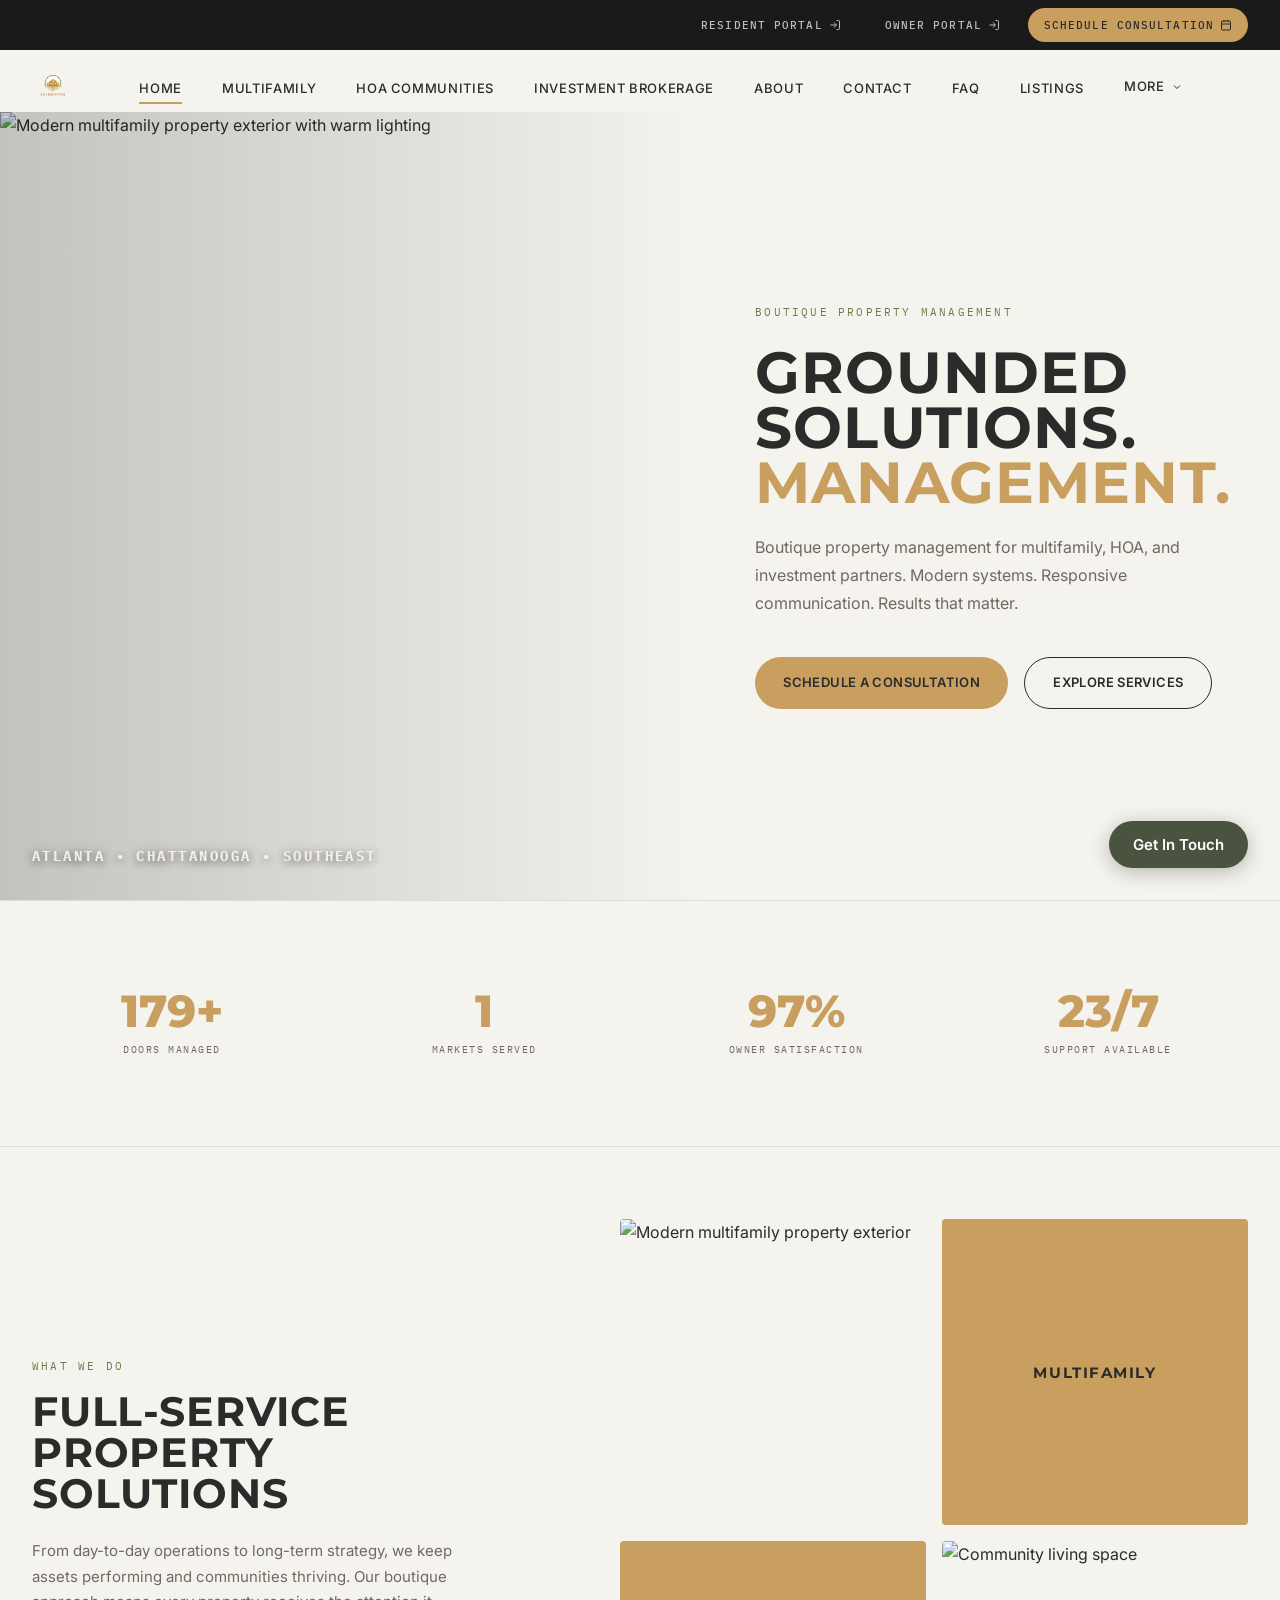
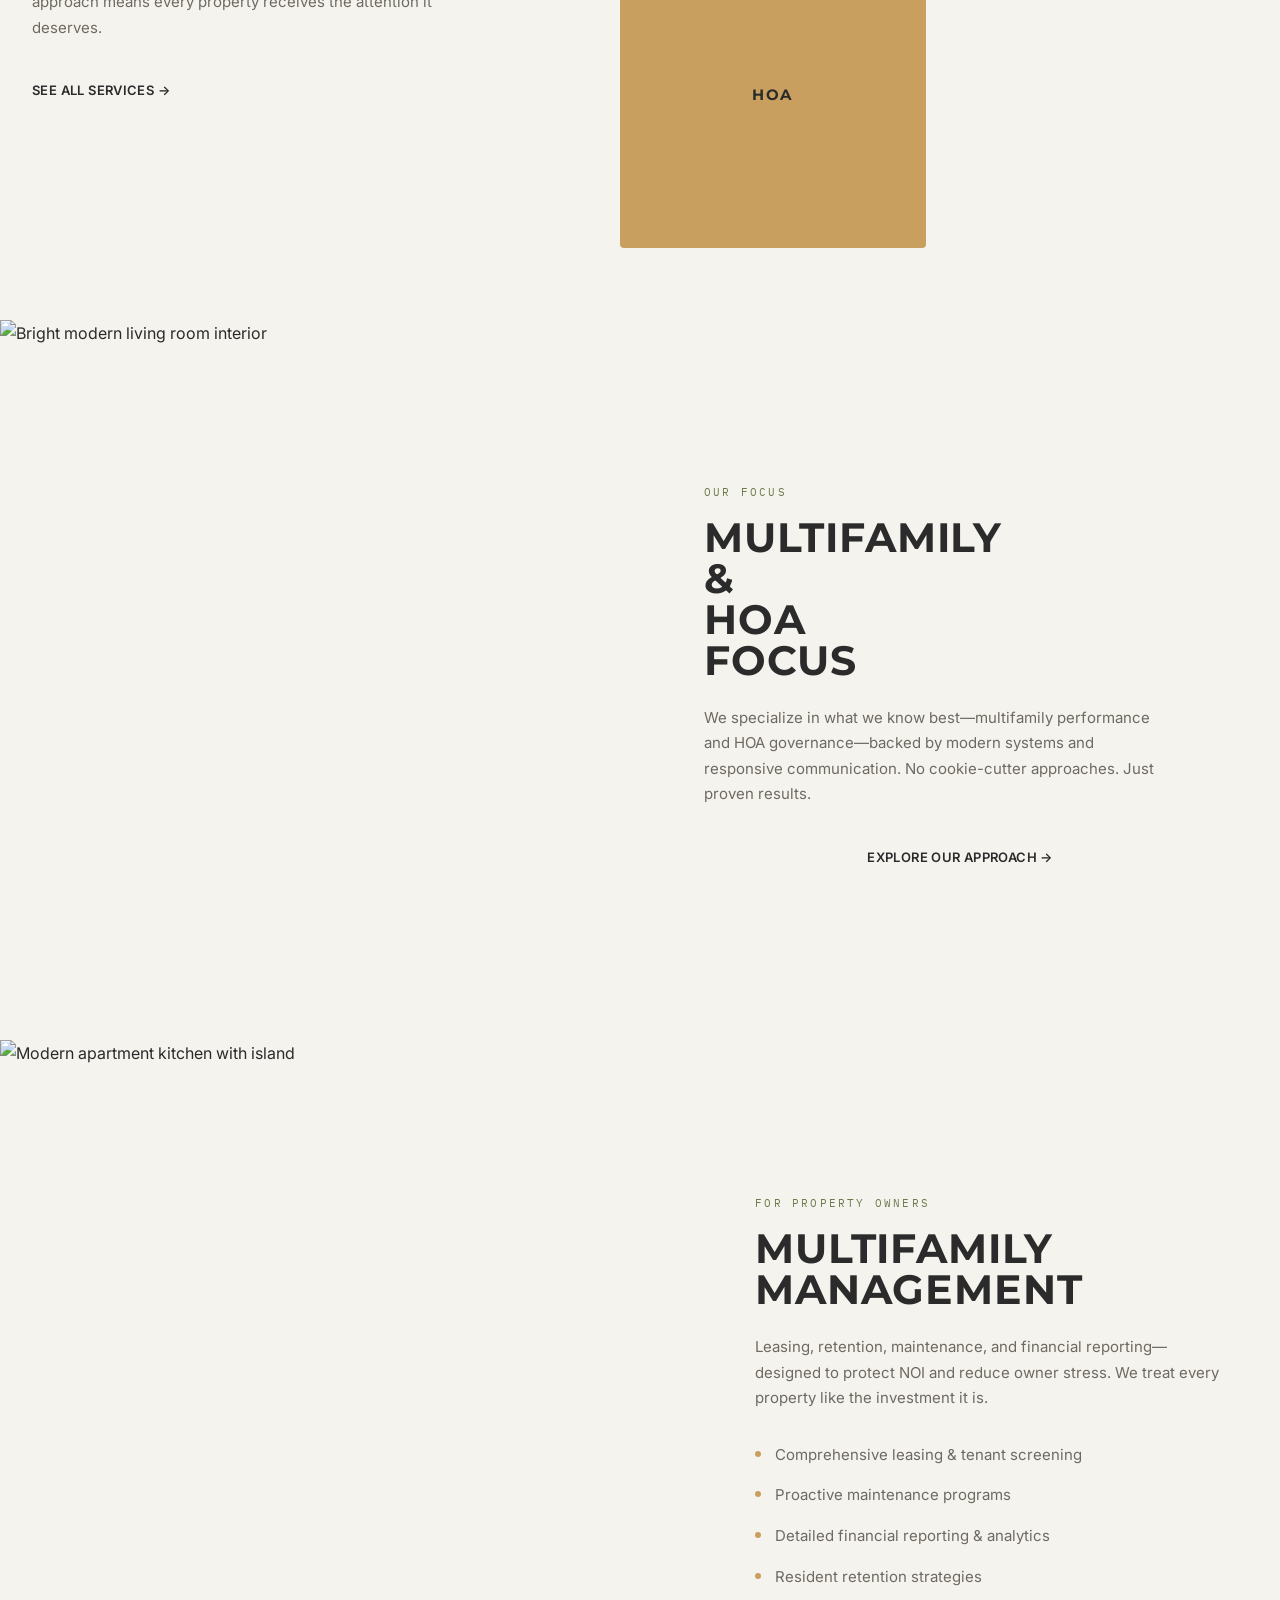
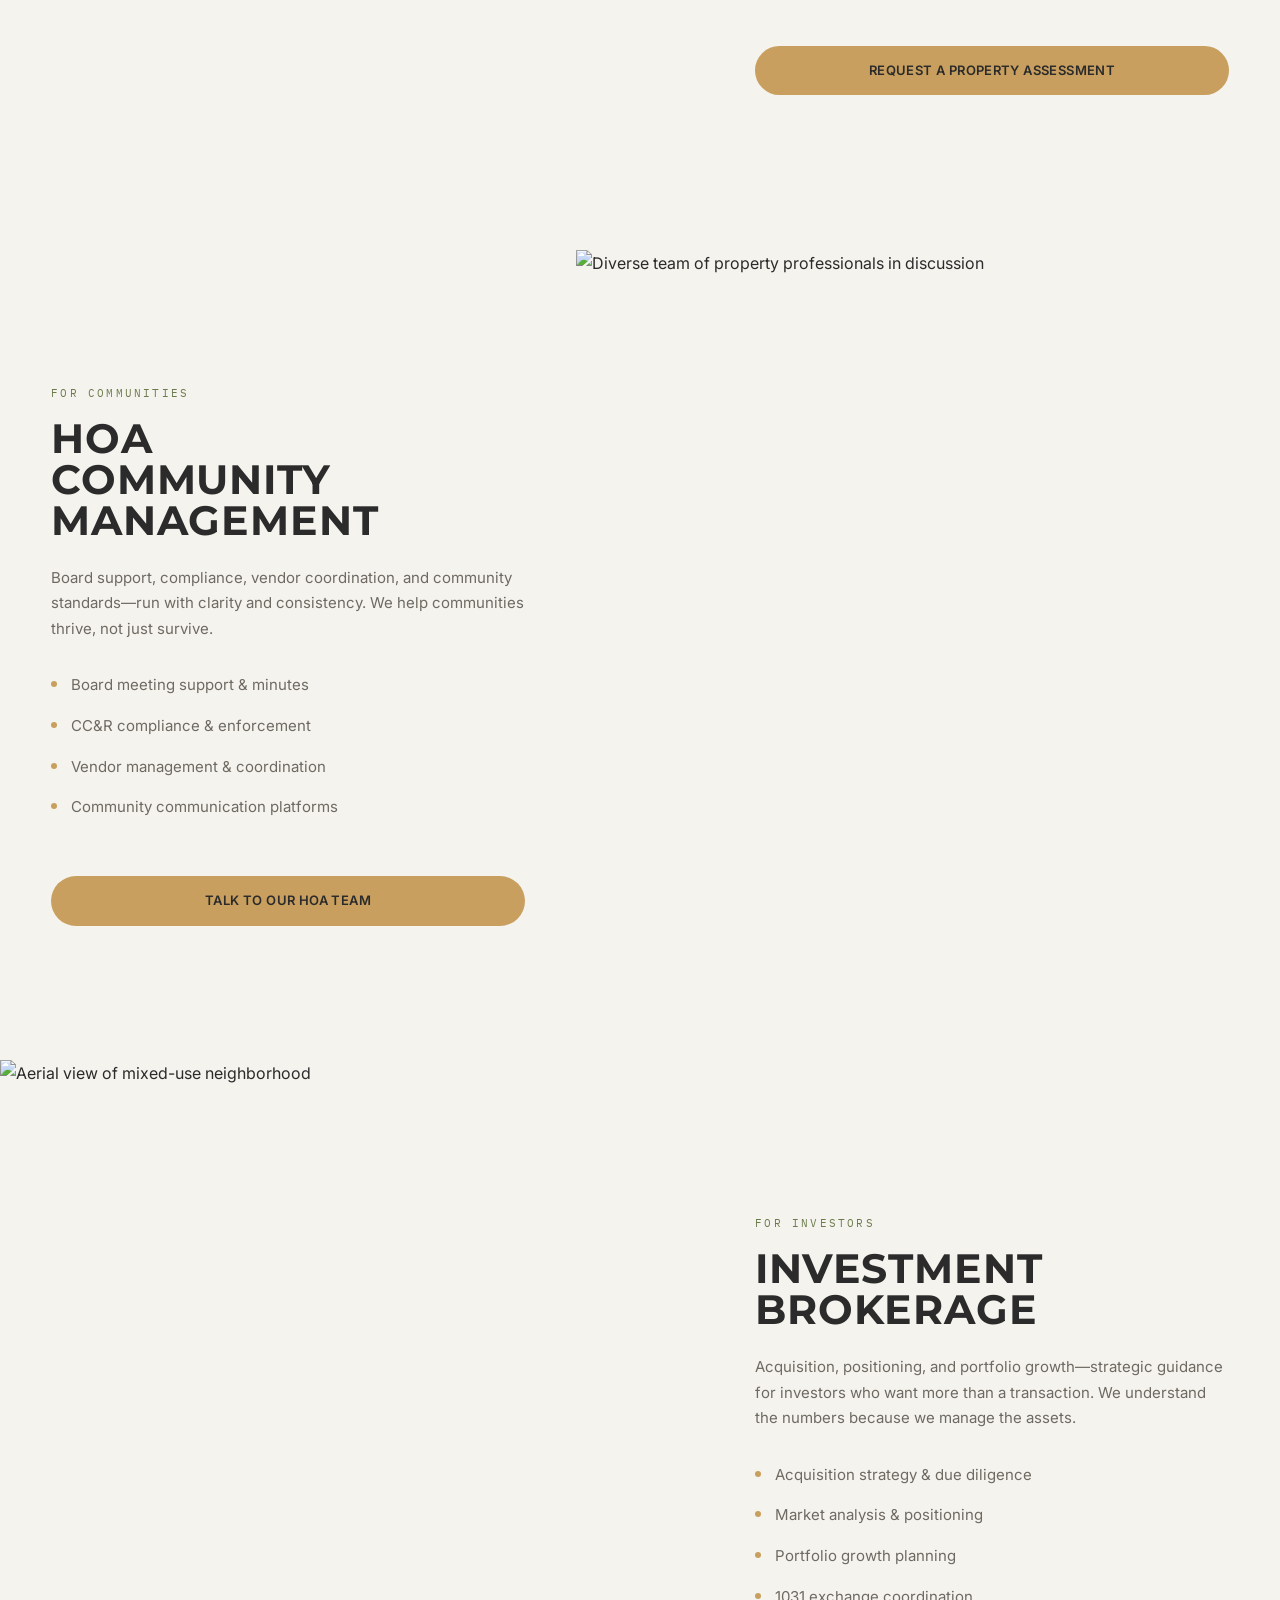
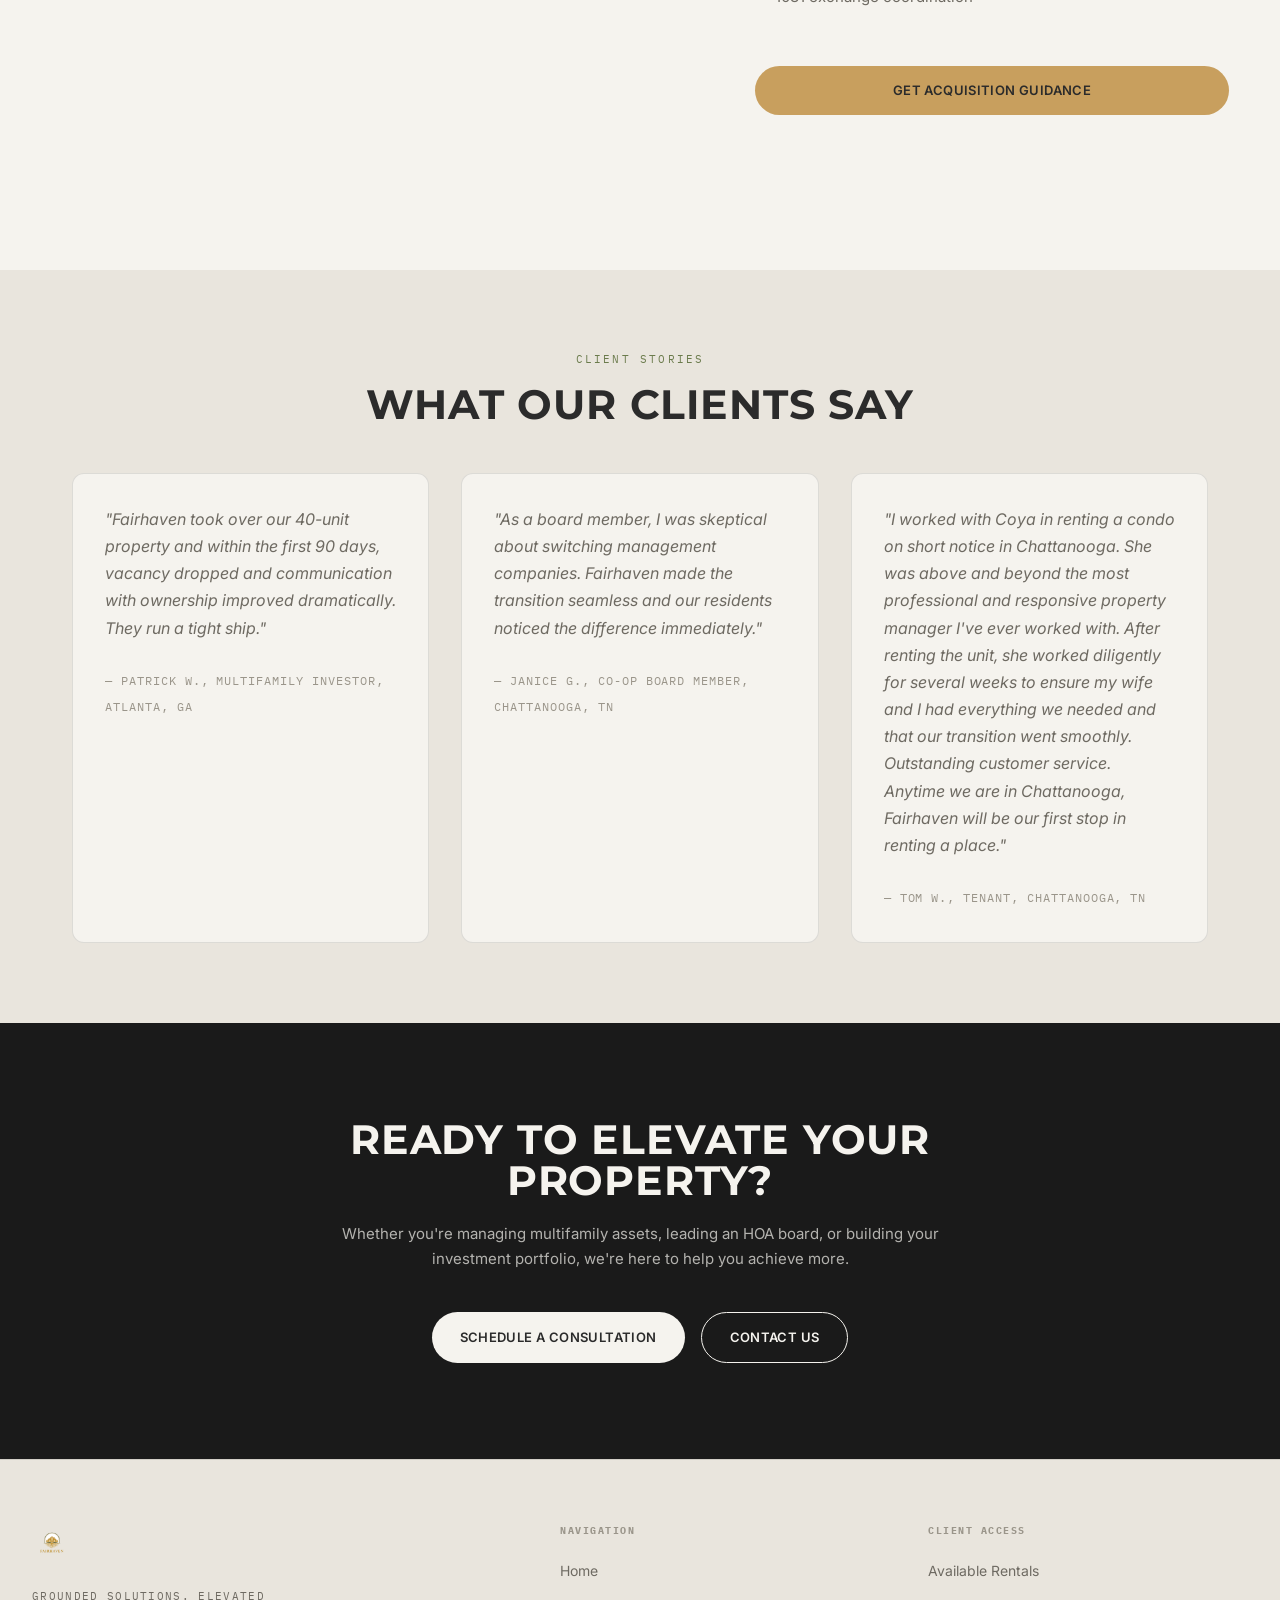
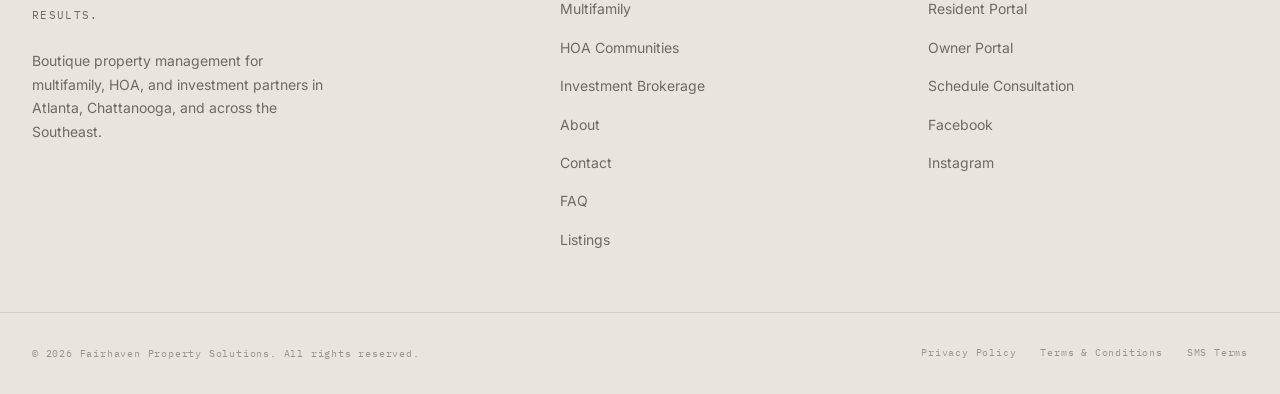
==== commit e310d4dd: "feat: add Terms & Conditions to More dropdown on all pages Added Terms & Conditions link to the Conn" ====
--- a/index.html
+++ b/index.html
@@ -106,6 +106,7 @@
                   <li><a href="https://www.facebook.com/profile.php?id=61581344195329" target="_blank" rel="noopener">Facebook</a></li>
                   <li><a href="https://www.instagram.com/fairhavenpropertysolutions/" target="_blank" rel="noopener">Instagram</a></li>
                   <li><a href="privacy.html">Privacy Policy</a></li>
+                  <li><a href="terms.html">Terms &amp; Conditions</a></li>
                 </ul>
               </div>
             </div>
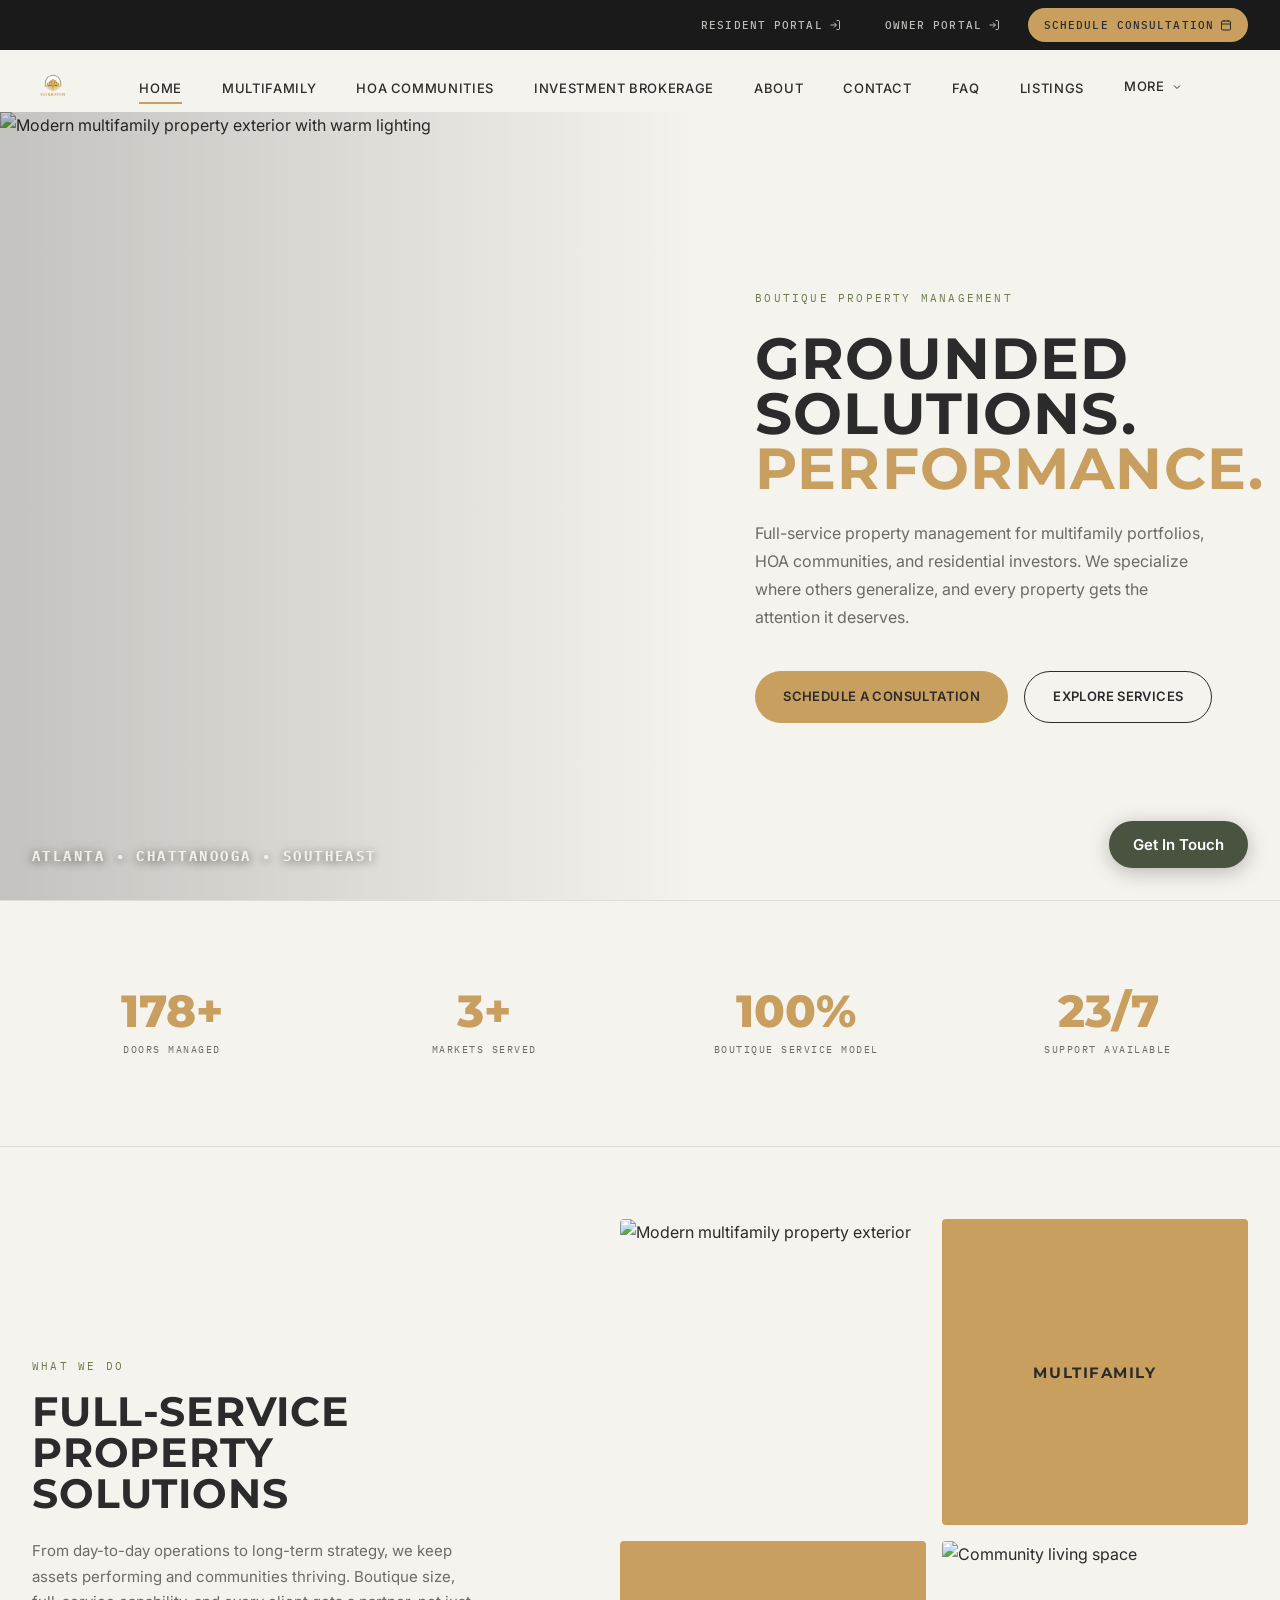
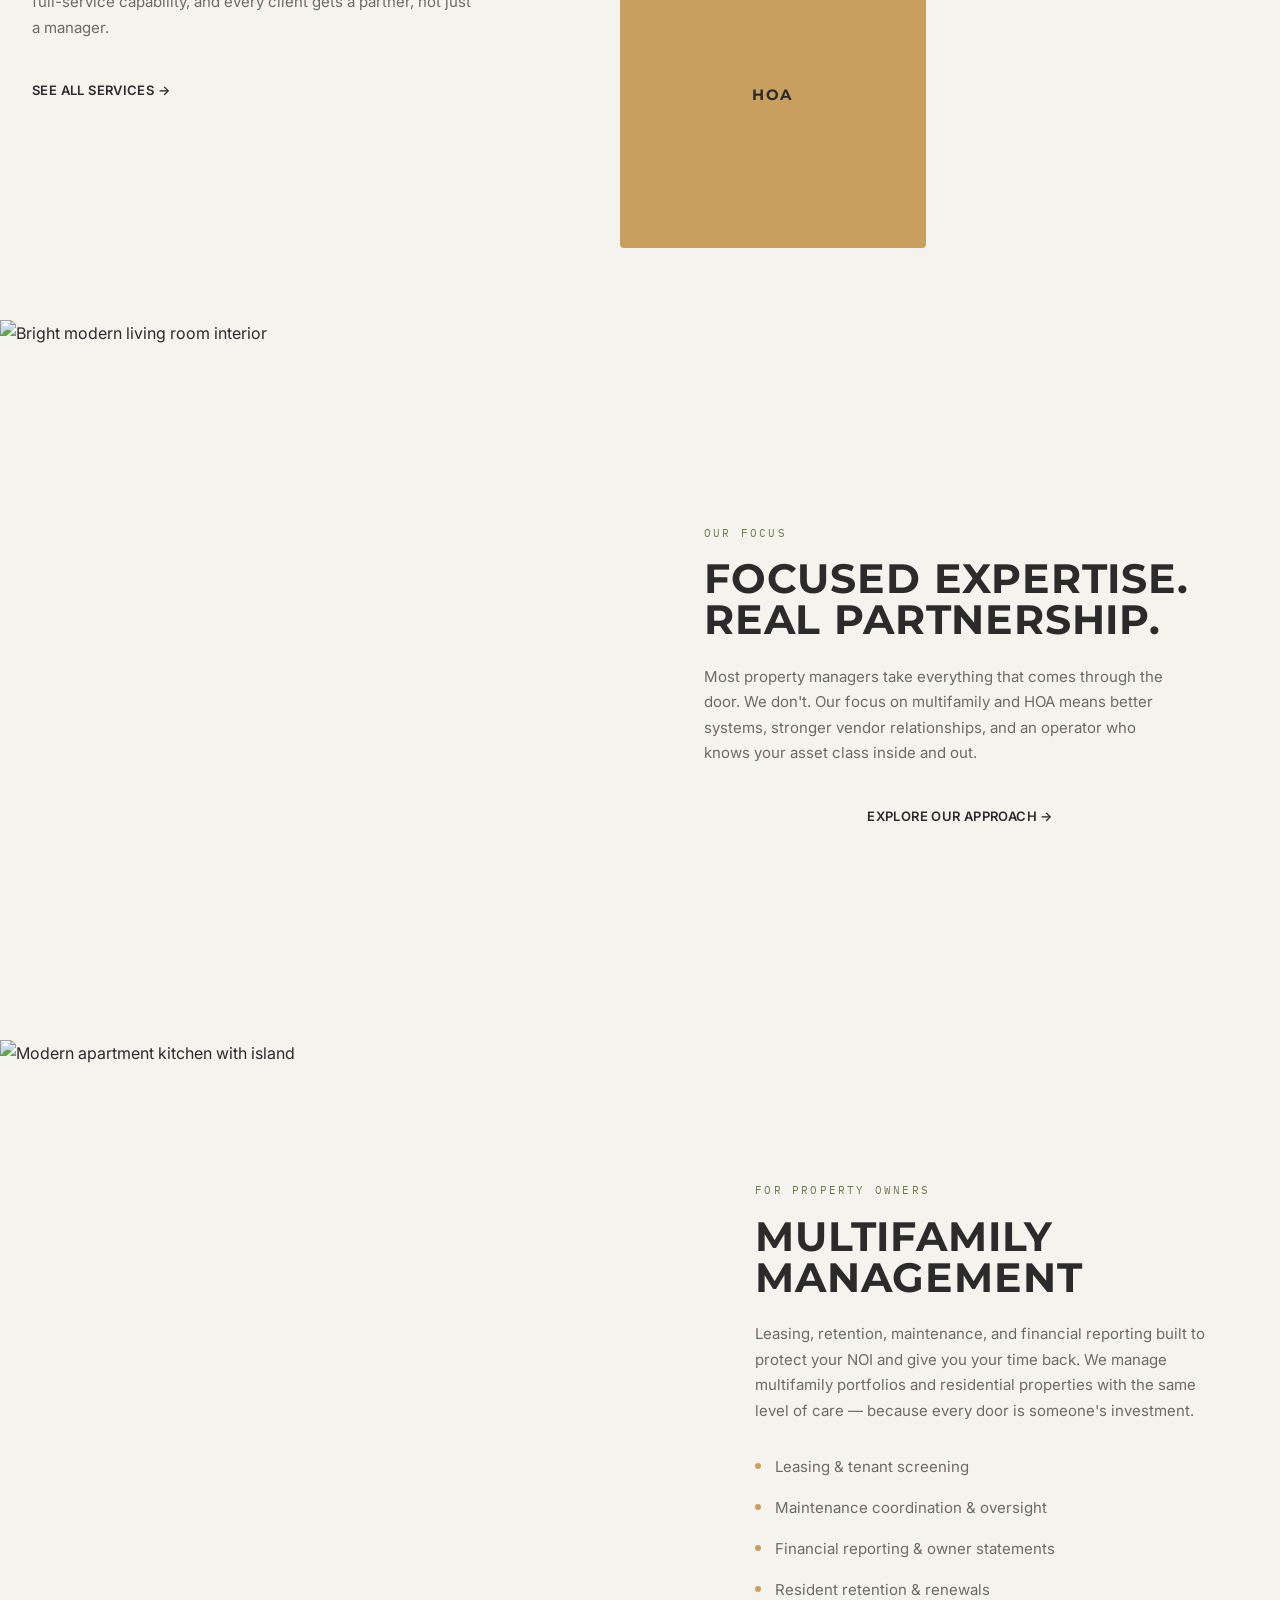
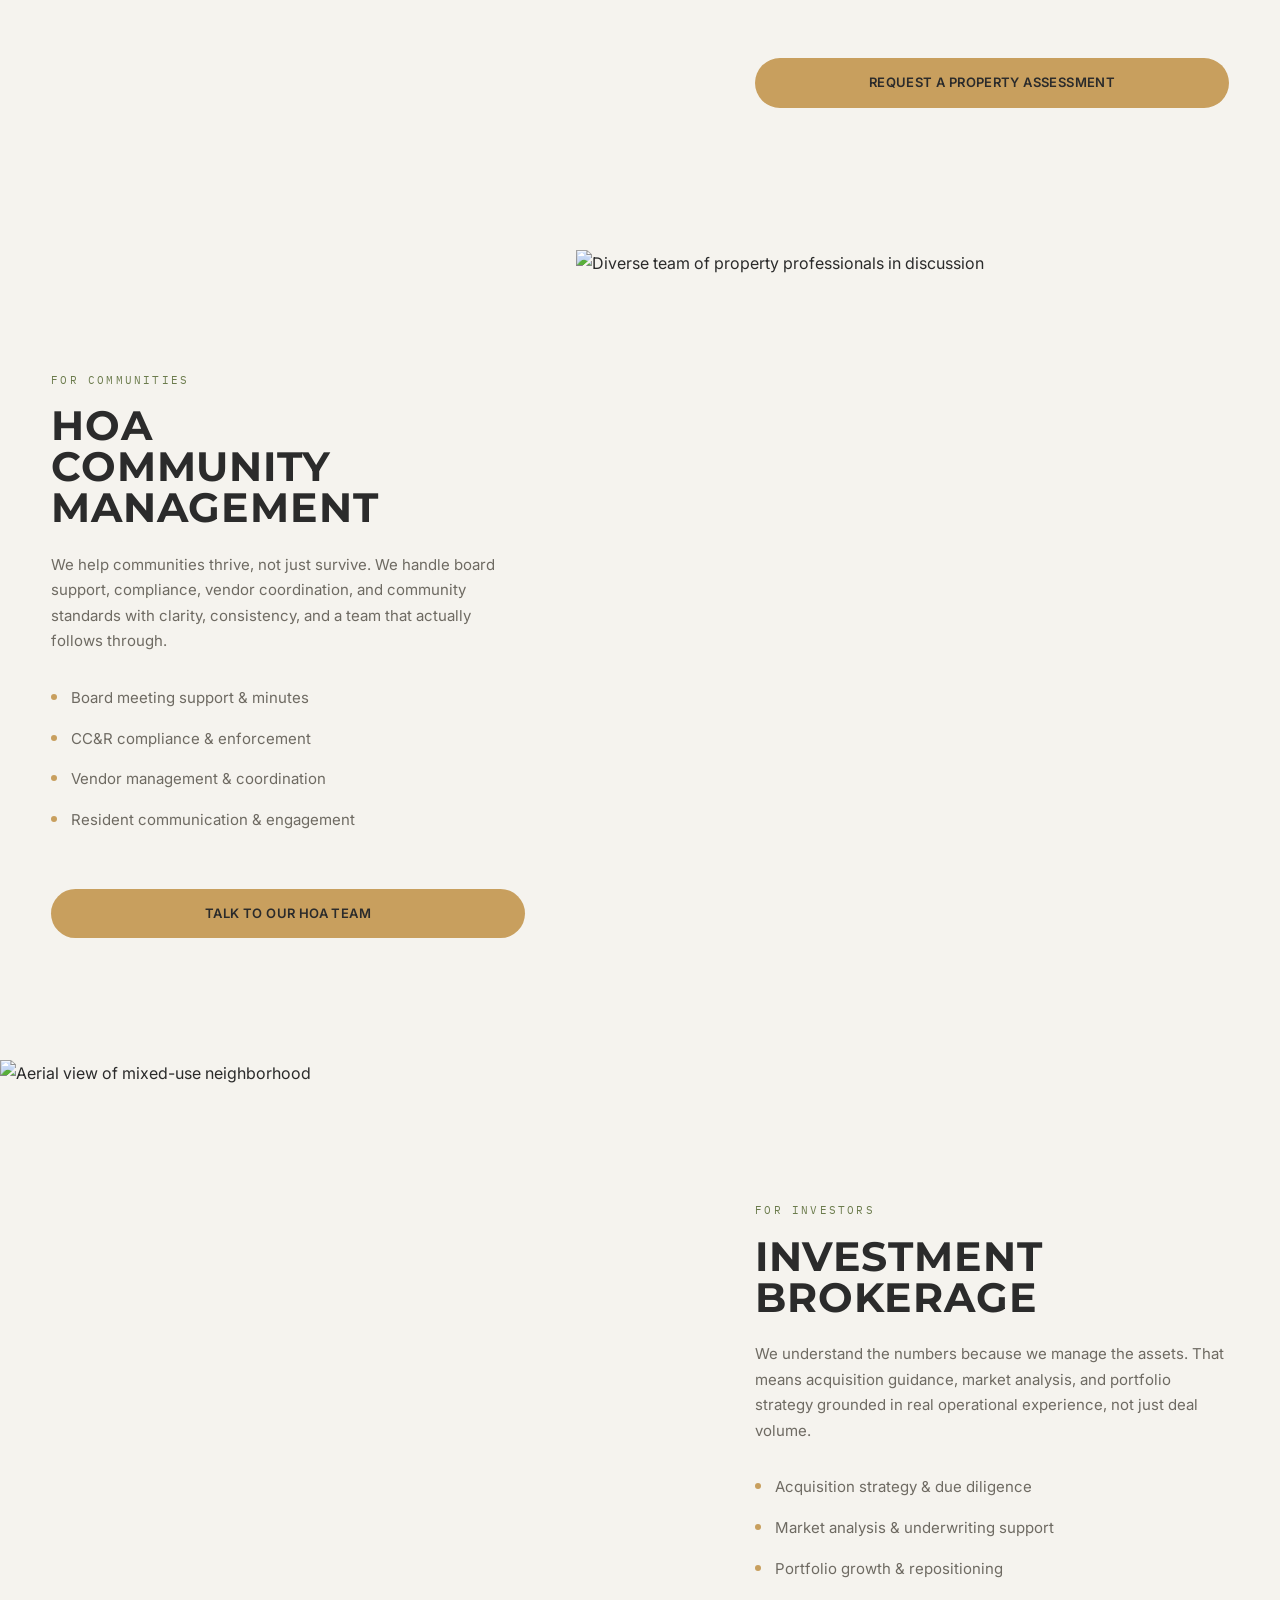
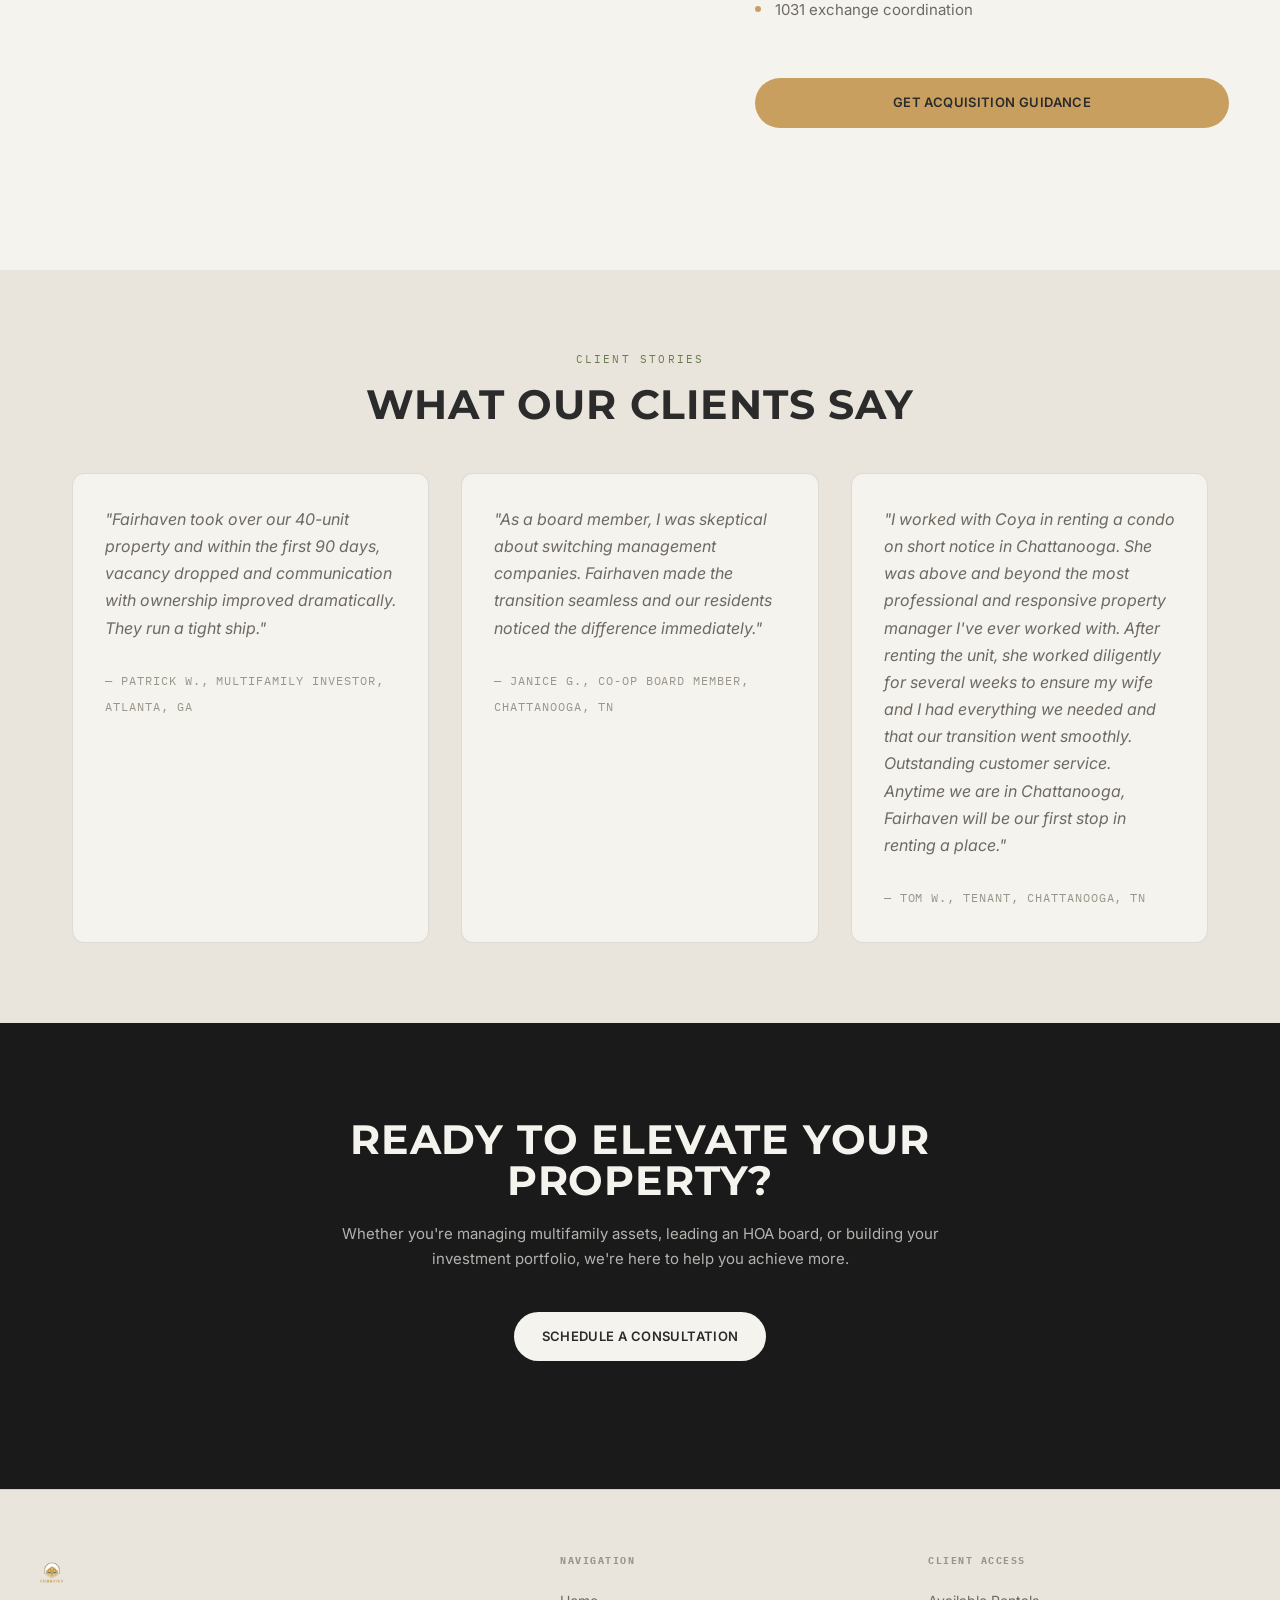
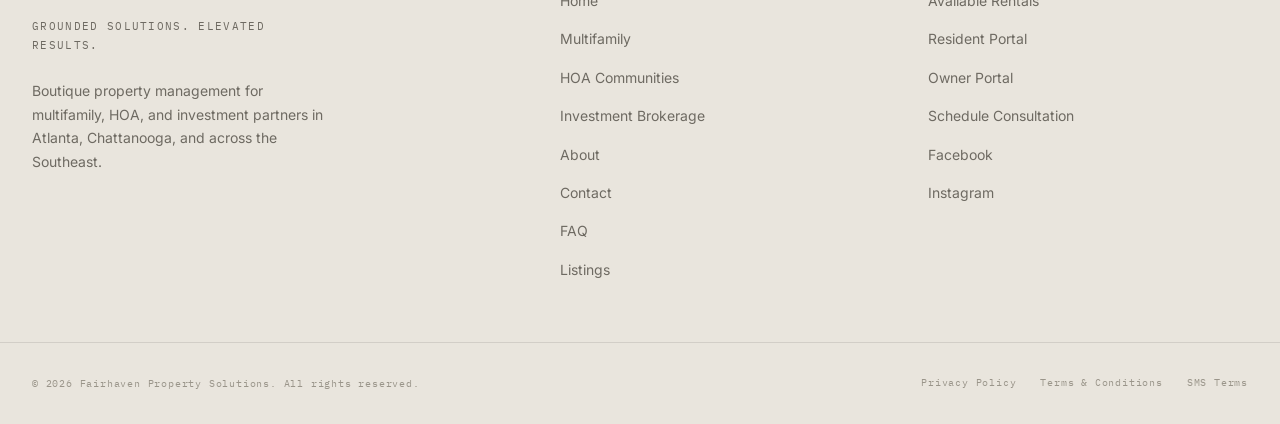
==== commit fa121d82: "feat(home): update homepage copy per Coya's direction - Hero subtitle: new positioning copy - Stats:" ====
--- a/index.html
+++ b/index.html
@@ -169,7 +169,7 @@
           <span>Grounded Solutions.</span>
           <span class="hero-cycler" id="heroCycler">Performance.</span>
         </h1>
-        <p class="hero-subtitle">Boutique property management for multifamily, HOA, and investment partners. Modern systems. Responsive communication. Results that matter.</p>
+        <p class="hero-subtitle">Full-service property management for multifamily portfolios, HOA communities, and residential investors. We specialize where others generalize, and every property gets the attention it deserves.</p>
         <div class="hero-ctas">
           <a href="https://calendly.com/fairhavenpropertysolutions/30min" class="btn btn-primary" target="_blank" rel="noopener">Schedule a Consultation</a>
           <a href="multifamily.html" class="btn btn-secondary">Explore Services</a>
@@ -186,12 +186,12 @@
         <div class="stat-label">Doors Managed</div>
       </div>
       <div class="stat-item reveal stagger-2">
-        <div class="stat-number" data-counter="2">0</div>
+        <div class="stat-number" data-counter="4" data-suffix="+">0</div>
         <div class="stat-label">Markets Served</div>
       </div>
       <div class="stat-item reveal stagger-3">
-        <div class="stat-number" data-counter="98" data-suffix="%">0</div>
-        <div class="stat-label">Owner Satisfaction</div>
+        <div class="stat-number" data-text="100%">100%</div>
+        <div class="stat-label">Boutique Service Model</div>
       </div>
       <div class="stat-item reveal stagger-4">
         <div class="stat-number" data-counter="24" data-suffix="/7">0</div>
@@ -210,7 +210,7 @@
           <span>Property</span>
           <span>Solutions</span>
         </h2>
-        <p class="services-description">From day-to-day operations to long-term strategy, we keep assets performing and communities thriving. Our boutique approach means every property receives the attention it deserves.</p>
+        <p class="services-description">From day-to-day operations to long-term strategy, we keep assets performing and communities thriving. Boutique size, full-service capability, and every client gets a partner, not just a manager.</p>
         <a href="multifamily.html" class="btn btn-text">See all services →</a>
       </div>
       <div class="services-mosaic reveal-right">
@@ -239,12 +239,10 @@
       <div class="focus-content reveal-right">
         <span class="section-label">Our Focus</span>
         <h2 class="focus-title">
-          <span>Multifamily</span>
-          <span>&</span>
-          <span>HOA</span>
-          <span>Focus</span>
+          <span>Focused Expertise.</span>
+          <span>Real Partnership.</span>
         </h2>
-        <p class="focus-description">We specialize in what we know best—multifamily performance and HOA governance—backed by modern systems and responsive communication. No cookie-cutter approaches. Just proven results.</p>
+        <p class="focus-description">Most property managers take everything that comes through the door. We don't. Our focus on multifamily and HOA means better systems, stronger vendor relationships, and an operator who knows your asset class inside and out.</p>
         <a href="about.html" class="btn btn-text">Explore our approach →</a>
       </div>
     </div>
@@ -262,12 +260,12 @@
           <span>Multifamily</span>
           <span>Management</span>
         </h2>
-        <p class="feature-description">Leasing, retention, maintenance, and financial reporting—designed to protect NOI and reduce owner stress. We treat every property like the investment it is.</p>
+        <p class="feature-description">Leasing, retention, maintenance, and financial reporting built to protect your NOI and give you your time back. We manage multifamily portfolios and residential properties with the same level of care — because every door is someone's investment.</p>
         <ul class="feature-list">
-          <li>Comprehensive leasing & tenant screening</li>
-          <li>Proactive maintenance programs</li>
-          <li>Detailed financial reporting & analytics</li>
-          <li>Resident retention strategies</li>
+          <li>Leasing &amp; tenant screening</li>
+          <li>Maintenance coordination &amp; oversight</li>
+          <li>Financial reporting &amp; owner statements</li>
+          <li>Resident retention &amp; renewals</li>
         </ul>
         <a href="multifamily.html" class="btn btn-primary">Request a Property Assessment</a>
       </div>
@@ -287,12 +285,12 @@
           <span>Community</span>
           <span>Management</span>
         </h2>
-        <p class="feature-description">Board support, compliance, vendor coordination, and community standards—run with clarity and consistency. We help communities thrive, not just survive.</p>
+        <p class="feature-description">We help communities thrive, not just survive. We handle board support, compliance, vendor coordination, and community standards with clarity, consistency, and a team that actually follows through.</p>
         <ul class="feature-list">
-          <li>Board meeting support & minutes</li>
-          <li>CC&R compliance & enforcement</li>
-          <li>Vendor management & coordination</li>
-          <li>Community communication platforms</li>
+          <li>Board meeting support &amp; minutes</li>
+          <li>CC&amp;R compliance &amp; enforcement</li>
+          <li>Vendor management &amp; coordination</li>
+          <li>Resident communication &amp; engagement</li>
         </ul>
         <a href="hoa.html" class="btn btn-primary">Talk to Our HOA Team</a>
       </div>
@@ -311,11 +309,11 @@
           <span>Investment</span>
           <span>Brokerage</span>
         </h2>
-        <p class="feature-description">Acquisition, positioning, and portfolio growth—strategic guidance for investors who want more than a transaction. We understand the numbers because we manage the assets.</p>
+        <p class="feature-description">We understand the numbers because we manage the assets. That means acquisition guidance, market analysis, and portfolio strategy grounded in real operational experience, not just deal volume.</p>
         <ul class="feature-list">
-          <li>Acquisition strategy & due diligence</li>
-          <li>Market analysis & positioning</li>
-          <li>Portfolio growth planning</li>
+          <li>Acquisition strategy &amp; due diligence</li>
+          <li>Market analysis &amp; underwriting support</li>
+          <li>Portfolio growth &amp; repositioning</li>
           <li>1031 exchange coordination</li>
         </ul>
         <a href="brokerage.html" class="btn btn-primary">Get Acquisition Guidance</a>
@@ -354,7 +352,9 @@
       <p class="cta-description">Whether you're managing multifamily assets, leading an HOA board, or building your investment portfolio, we're here to help you achieve more.</p>
       <div class="cta-buttons">
         <a href="https://calendly.com/fairhavenpropertysolutions/30min" class="btn btn-light" target="_blank" rel="noopener">Schedule a Consultation</a>
-        <a href="contact.html" class="btn btn-secondary" style="color: var(--text-light); border-color: var(--text-light);">Contact Us</a>
+      </div>
+      <div style="margin-top:2rem;max-width:480px;margin-left:auto;margin-right:auto;">
+        <div class="ml-embedded" data-form="CKXbva"></div>
       </div>
     </div>
   </section>
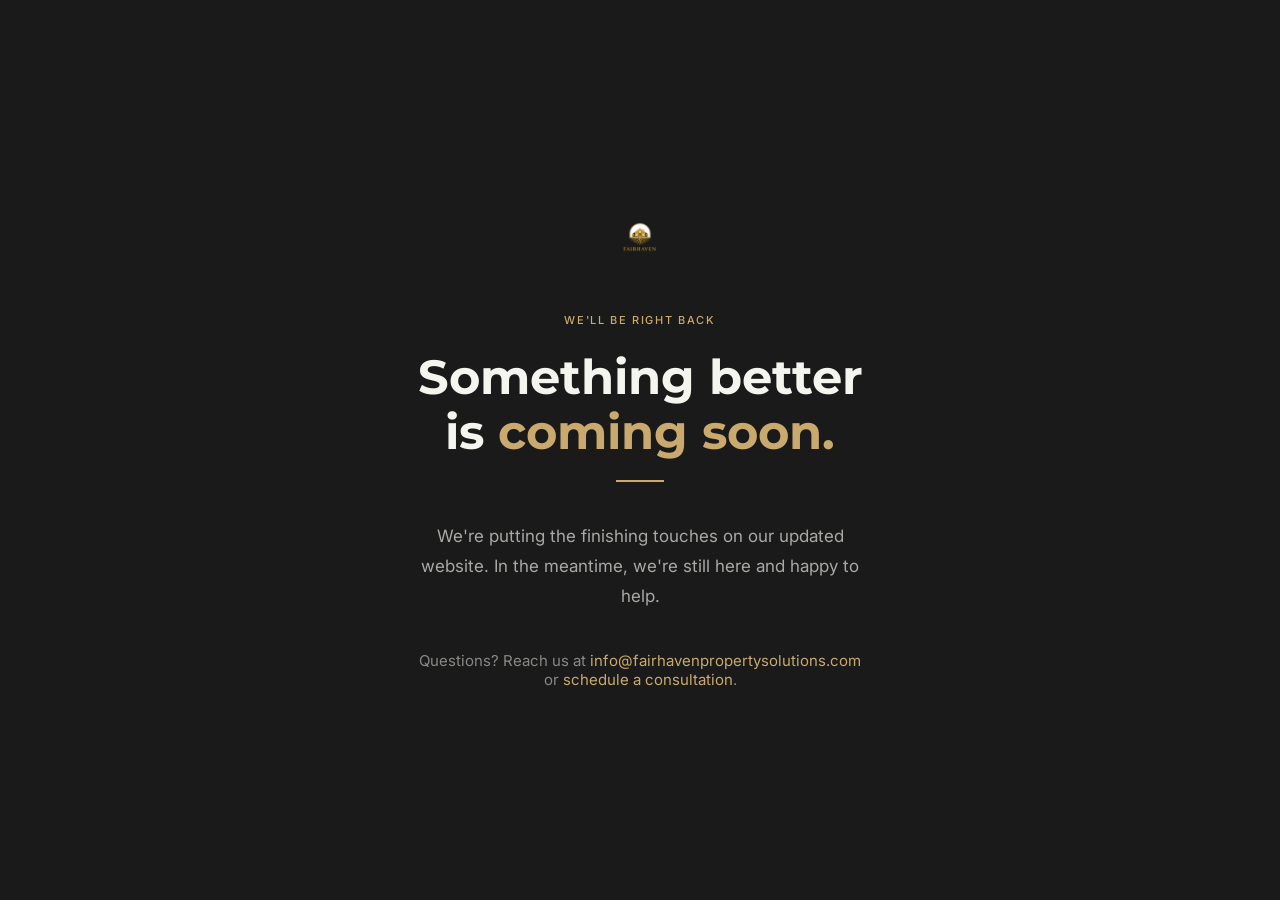
==== commit 3d365076: "chore: deploy coming soon page — site under construction Full site preserved on site-ready branch. R" ====
--- a/index.html
+++ b/index.html
@@ -3,450 +3,101 @@
 <head>
   <meta charset="UTF-8">
   <meta name="viewport" content="width=device-width, initial-scale=1.0">
-  <title>Fairhaven Property Solutions | Grounded Solutions. Elevated Results.</title>
-  <meta name="description" content="Boutique property management for multifamily, HOA, and investment partners in Atlanta, Chattanooga, and the Southeast.">
-  
-  <!-- Fonts -->
+  <title>Coming Soon | Fairhaven Property Solutions</title>
+  <meta name="description" content="Fairhaven Property Solutions is currently updating our website. We'll be back shortly.">
+  <link rel="icon" type="image/png" href="logo.png">
   <link rel="preconnect" href="https://fonts.googleapis.com">
   <link rel="preconnect" href="https://fonts.gstatic.com" crossorigin>
-  <link href="https://fonts.googleapis.com/css2?family=IBM+Plex+Mono:wght@400;500;600&family=Inter:wght@400;500;600&family=Montserrat:wght@600;700;800&display=swap" rel="stylesheet">
-  
-  <!-- Styles -->
-  <link rel="stylesheet" href="styles.css">
-  
-  <!-- Favicon -->
-  <link rel="icon" type="image/png" href="logo.png">
-  <!-- MailerLite Universal -->
-  <script>
-    (function(w,d,e,u,f,l,n){w[f]=w[f]||function(){(w[f].q=w[f].q||[])
-    .push(arguments);},l=d.createElement(e),l.async=1,l.src=u,
-    n=d.getElementsByTagName(e)[0],n.parentNode.insertBefore(l,n);})
-    (window,document,'script','https://assets.mailerlite.com/js/universal.js','ml');
-    ml('account', '1856619');
-  </script>
-  <!-- End MailerLite Universal -->
+  <link href="https://fonts.googleapis.com/css2?family=Montserrat:wght@600;700&family=Inter:wght@400;500&display=swap" rel="stylesheet">
+  <style>
+    *, *::before, *::after { box-sizing: border-box; margin: 0; padding: 0; }
+
+    body {
+      font-family: 'Inter', sans-serif;
+      background: #1a1a1a;
+      color: #f5f5f0;
+      min-height: 100vh;
+      display: flex;
+      flex-direction: column;
+      align-items: center;
+      justify-content: center;
+      text-align: center;
+      padding: 2rem;
+    }
+
+    .logo-wrap { margin-bottom: 2.5rem; }
+    .logo-wrap img { height: 56px; width: auto; }
+
+    .eyebrow {
+      font-size: 11px;
+      font-weight: 500;
+      letter-spacing: 0.15em;
+      text-transform: uppercase;
+      color: #C9A96E;
+      margin-bottom: 1.25rem;
+    }
+
+    h1 {
+      font-family: 'Montserrat', sans-serif;
+      font-size: clamp(2rem, 5vw, 3rem);
+      font-weight: 700;
+      line-height: 1.15;
+      margin-bottom: 1.25rem;
+      color: #f5f5f0;
+    }
+
+    h1 span { color: #C9A96E; }
+
+    p {
+      font-size: 1.0625rem;
+      color: rgba(245,245,240,0.65);
+      max-width: 440px;
+      line-height: 1.75;
+      margin-bottom: 2.5rem;
+    }
+
+    .divider {
+      width: 48px;
+      height: 2px;
+      background: #C9A96E;
+      margin: 0 auto 2.5rem;
+    }
+
+    .contact-block {
+      font-size: 0.9375rem;
+      color: rgba(245,245,240,0.5);
+    }
+
+    .contact-block a {
+      color: #C9A96E;
+      text-decoration: none;
+    }
+
+    .contact-block a:hover { text-decoration: underline; }
+
+    @media (max-width: 480px) {
+      .logo-wrap img { height: 44px; }
+    }
+  </style>
 </head>
 <body>
-  <!-- Header Wrapper -->
-  <div class="header-wrapper">
-    <!-- Top Bar - Portal Buttons Right Aligned -->
-    <div class="top-bar">
-      <div class="top-bar-inner">
-        <a href="https://account.appfolio.com/realms/foliospace/protocol/openid-connect/auth?activation_state&client_id=client-abcdef6f-1248-4026-9794-903a50bee830&portfolio_uuid&redirect_uri=https%3A%2F%2Ffairhavenpropertysolutions.appfolio.com%2Fconnect%2Fusers%2Foauth%2Fcallback&response_type=code&scope=openid+offline_access&session_timed_out=false&state" class="portal-link" target="_blank" rel="noopener">
-          Resident Portal
-          <svg viewBox="0 0 24 24" fill="none" stroke="currentColor" stroke-width="2">
-            <path d="M15 3h4a2 2 0 012 2v14a2 2 0 01-2 2h-4M10 17l5-5-5-5M13.8 12H3"/>
-          </svg>
-        </a>
-        <a href="https://fairhavenpropertysolutions.appfolio.com/oportal/users/log_in" class="portal-link" target="_blank" rel="noopener">
-          Owner Portal
-          <svg viewBox="0 0 24 24" fill="none" stroke="currentColor" stroke-width="2">
-            <path d="M15 3h4a2 2 0 012 2v14a2 2 0 01-2 2h-4M10 17l5-5-5-5M13.8 12H3"/>
-          </svg>
-        </a>
-        <a href="https://calendly.com/fairhavenpropertysolutions/30min" class="portal-link cta" target="_blank" rel="noopener">
-          Schedule Consultation
-          <svg viewBox="0 0 24 24" fill="none" stroke="currentColor" stroke-width="2">
-            <rect x="3" y="4" width="18" height="18" rx="2" ry="2"/>
-            <line x1="16" y1="2" x2="16" y2="6"/>
-            <line x1="8" y1="2" x2="8" y2="6"/>
-            <line x1="3" y1="10" x2="21" y2="10"/>
-          </svg>
-        </a>
-      </div>
-    </div>
 
-    <!-- Main Navigation -->
-    <nav class="main-nav">
-      <div class="nav-inner">
-        <a href="index.html" class="logo">
-          <img src="logo.png" alt="Fairhaven Property Solutions logo">
-        </a>
-        
-        <ul class="nav-links">
-          <li><a href="index.html" class="nav-link active">Home</a></li>
-          <li><a href="multifamily.html" class="nav-link">Multifamily</a></li>
-          <li><a href="hoa.html" class="nav-link">HOA Communities</a></li>
-          <li><a href="brokerage.html" class="nav-link">Investment Brokerage</a></li>
-          <li><a href="about.html" class="nav-link">About</a></li>
-          <li><a href="contact.html" class="nav-link">Contact</a></li>
-          <li><a href="faq.html" class="nav-link">FAQ</a></li>
-          <li><a href="listings.html" class="nav-link">Listings</a></li>
-          <li class="dropdown">
-            <span class="nav-link dropdown-toggle">
-              More
-              <svg viewBox="0 0 24 24" fill="none" stroke="currentColor" stroke-width="2">
-                <path d="M6 9l6 6 6-6"/>
-              </svg>
-            </span>
-            <div class="dropdown-menu">
-              <div class="dropdown-column">
-                <h4>Services</h4>
-                <ul>
-                  <li><a href="multifamily.html">Multifamily Management</a></li>
-                  <li><a href="hoa.html">HOA Community Management</a></li>
-                  <li><a href="brokerage.html">Investment Brokerage</a></li>
-                  <li><a href="faq.html">FAQ</a></li>
-                  <li><a href="listings.html">Listings</a></li>
-                </ul>
-              </div>
-              <div class="dropdown-column">
-                <h4>Client Access</h4>
-                <ul>
-                  <li><a href="listings.html">Available Rentals</a></li>
-                  <li><a href="https://account.appfolio.com/realms/foliospace/protocol/openid-connect/auth?activation_state&client_id=client-abcdef6f-1248-4026-9794-903a50bee830&portfolio_uuid&redirect_uri=https%3A%2F%2Ffairhavenpropertysolutions.appfolio.com%2Fconnect%2Fusers%2Foauth%2Fcallback&response_type=code&scope=openid+offline_access&session_timed_out=false&state" target="_blank" rel="noopener">Resident Portal</a></li>
-                  <li><a href="https://fairhavenpropertysolutions.appfolio.com/oportal/users/log_in" target="_blank" rel="noopener">Owner Portal</a></li>
-                </ul>
-              </div>
-              <div class="dropdown-column">
-                <h4>Connect</h4>
-                <ul>
-                  <li><a href="contact.html">Contact</a></li>
-                  <li><a href="https://calendly.com/fairhavenpropertysolutions/30min" target="_blank" rel="noopener">Schedule Consultation</a></li>
-                  <li><a href="https://www.facebook.com/profile.php?id=61581344195329" target="_blank" rel="noopener">Facebook</a></li>
-                  <li><a href="https://www.instagram.com/fairhavenpropertysolutions/" target="_blank" rel="noopener">Instagram</a></li>
-                  <li><a href="privacy.html">Privacy Policy</a></li>
-                  <li><a href="terms.html">Terms &amp; Conditions</a></li>
-                </ul>
-              </div>
-            </div>
-          </li>
-        </ul>
-
-        <button class="mobile-toggle" aria-label="Open menu">
-          <span></span>
-          <span></span>
-          <span></span>
-        </button>
-      </div>
-    </nav>
+  <div class="logo-wrap">
+    <img src="logo.png" alt="Fairhaven Property Solutions">
   </div>
 
-  <!-- Mobile Menu -->
-  <div class="mobile-menu">
-    <button class="mobile-menu-close" aria-label="Close menu">
-      <svg viewBox="0 0 24 24" fill="none" stroke="currentColor" stroke-width="2">
-        <path d="M18 6L6 18M6 6l12 12"/>
-      </svg>
-    </button>
-    <ul class="mobile-nav-links">
-      <li><a href="index.html">Home</a></li>
-      <li><a href="multifamily.html">Multifamily</a></li>
-      <li><a href="hoa.html">HOA Communities</a></li>
-      <li><a href="brokerage.html">Investment Brokerage</a></li>
-      <li><a href="about.html">About</a></li>
-      <li><a href="contact.html">Contact</a></li>
-      <li><a href="faq.html">FAQ</a></li>
-      <li><a href="listings.html">Listings</a></li>
-      <li class="mobile-dropdown">
-        <h4>Services</h4>
-        <a href="multifamily.html">Multifamily Management</a>
-        <a href="hoa.html">HOA Community Management</a>
-        <a href="brokerage.html">Investment Brokerage</a>
-        <h4>Client Access</h4>
-        <a href="contact.html#listings">Available Rentals</a>
-      </li>
-    </ul>
-    <div class="mobile-portals">
-      <a href="https://account.appfolio.com/realms/foliospace/protocol/openid-connect/auth?activation_state&client_id=client-abcdef6f-1248-4026-9794-903a50bee830&portfolio_uuid&redirect_uri=https%3A%2F%2Ffairhavenpropertysolutions.appfolio.com%2Fconnect%2Fusers%2Foauth%2Fcallback&response_type=code&scope=openid+offline_access&session_timed_out=false&state" class="mobile-portal-link" target="_blank" rel="noopener">Resident Portal</a>
-      <a href="https://fairhavenpropertysolutions.appfolio.com/oportal/users/log_in" class="mobile-portal-link" target="_blank" rel="noopener">Owner Portal</a>
-      <a href="https://calendly.com/fairhavenpropertysolutions/30min" class="mobile-portal-link cta" target="_blank" rel="noopener">Schedule Consultation</a>
-    </div>
+  <p class="eyebrow">We'll be right back</p>
+
+  <h1>Something better<br>is <span>coming soon.</span></h1>
+
+  <div class="divider"></div>
+
+  <p>We're putting the finishing touches on our updated website. In the meantime, we're still here and happy to help.</p>
+
+  <div class="contact-block">
+    Questions? Reach us at <a href="mailto:info@fairhavenpropertysolutions.com">info@fairhavenpropertysolutions.com</a><br>
+    or <a href="https://calendly.com/fairhavenpropertysolutions/30min" target="_blank" rel="noopener">schedule a consultation</a>.
   </div>
 
-  <!-- Hero Section -->
-  <section class="hero">
-    <div class="hero-split">
-      <div class="hero-image">
-        <img src="https://images.unsplash.com/photo-1600596542815-ffad4c1539a9?w=1200&q=80" alt="Modern multifamily property exterior with warm lighting">
-        <div class="hero-location">
-          <span class="label label-light" style="font-weight:700;font-size:0.85rem;text-shadow:0 2px 8px rgba(0,0,0,0.6),0 0 20px rgba(0,0,0,0.4);">Atlanta • Chattanooga • Southeast</span>
-        </div>
-      </div>
-      <div class="hero-content">
-        <span class="hero-label">Boutique Property Management</span>
-        <h1 class="hero-title">
-          <span>Grounded Solutions.</span>
-          <span class="hero-cycler" id="heroCycler">Performance.</span>
-        </h1>
-        <p class="hero-subtitle">Full-service property management for multifamily portfolios, HOA communities, and residential investors. We specialize where others generalize, and every property gets the attention it deserves.</p>
-        <div class="hero-ctas">
-          <a href="https://calendly.com/fairhavenpropertysolutions/30min" class="btn btn-primary" target="_blank" rel="noopener">Schedule a Consultation</a>
-          <a href="multifamily.html" class="btn btn-secondary">Explore Services</a>
-        </div>
-      </div>
-    </div>
-  </section>
-
-  <!-- Trust Stats Section -->
-  <section class="trust-stats" style="margin-top:0;">
-    <div class="stats-grid">
-      <div class="stat-item reveal stagger-1">
-        <div class="stat-number" data-counter="180" data-suffix="+">0</div>
-        <div class="stat-label">Doors Managed</div>
-      </div>
-      <div class="stat-item reveal stagger-2">
-        <div class="stat-number" data-counter="4" data-suffix="+">0</div>
-        <div class="stat-label">Markets Served</div>
-      </div>
-      <div class="stat-item reveal stagger-3">
-        <div class="stat-number" data-text="100%">100%</div>
-        <div class="stat-label">Boutique Service Model</div>
-      </div>
-      <div class="stat-item reveal stagger-4">
-        <div class="stat-number" data-counter="24" data-suffix="/7">0</div>
-        <div class="stat-label">Support Available</div>
-      </div>
-    </div>
-  </section>
-
-  <!-- Services Mosaic Section -->
-  <section class="section section-light">
-    <div class="services-grid">
-      <div class="services-content reveal-left">
-        <span class="section-label">What We Do</span>
-        <h2 class="services-title">
-          <span>Full-Service</span>
-          <span>Property</span>
-          <span>Solutions</span>
-        </h2>
-        <p class="services-description">From day-to-day operations to long-term strategy, we keep assets performing and communities thriving. Boutique size, full-service capability, and every client gets a partner, not just a manager.</p>
-        <a href="multifamily.html" class="btn btn-text">See all services →</a>
-      </div>
-      <div class="services-mosaic reveal-right">
-        <div class="mosaic-tile">
-          <img src="https://images.unsplash.com/photo-1600585154340-be6161a56a0c?w=800&q=80" alt="Modern multifamily property exterior">
-        </div>
-        <div class="mosaic-tile gold">
-          <span class="mosaic-label">Multifamily</span>
-        </div>
-        <div class="mosaic-tile gold">
-          <span class="mosaic-label">HOA</span>
-        </div>
-        <div class="mosaic-tile">
-          <img src="https://images.unsplash.com/photo-1600607687939-ce8a6c25118c?w=800&q=80" alt="Community living space">
-        </div>
-      </div>
-    </div>
-  </section>
-
-  <!-- Focus Statement Section -->
-  <section class="focus-section">
-    <div class="focus-split">
-      <div class="focus-image reveal-left">
-        <img src="https://images.unsplash.com/photo-1600566753190-17f0baa2a6c3?w=1000&q=80" alt="Bright modern living room interior">
-      </div>
-      <div class="focus-content reveal-right">
-        <span class="section-label">Our Focus</span>
-        <h2 class="focus-title">
-          <span>Focused Expertise.</span>
-          <span>Real Partnership.</span>
-        </h2>
-        <p class="focus-description">Most property managers take everything that comes through the door. We don't. Our focus on multifamily and HOA means better systems, stronger vendor relationships, and an operator who knows your asset class inside and out.</p>
-        <a href="about.html" class="btn btn-text">Explore our approach →</a>
-      </div>
-    </div>
-  </section>
-
-  <!-- Multifamily Feature Section -->
-  <section class="feature-section">
-    <div class="feature-split">
-      <div class="feature-image reveal-left">
-        <img src="https://images.unsplash.com/photo-1600585154526-990dced4db0d?w=1000&q=80" alt="Modern apartment kitchen with island">
-      </div>
-      <div class="feature-content reveal-right">
-        <span class="feature-label">For Property Owners</span>
-        <h2 class="feature-title">
-          <span>Multifamily</span>
-          <span>Management</span>
-        </h2>
-        <p class="feature-description">Leasing, retention, maintenance, and financial reporting built to protect your NOI and give you your time back. We manage multifamily portfolios and residential properties with the same level of care — because every door is someone's investment.</p>
-        <ul class="feature-list">
-          <li>Leasing &amp; tenant screening</li>
-          <li>Maintenance coordination &amp; oversight</li>
-          <li>Financial reporting &amp; owner statements</li>
-          <li>Resident retention &amp; renewals</li>
-        </ul>
-        <a href="multifamily.html" class="btn btn-primary">Request a Property Assessment</a>
-      </div>
-    </div>
-  </section>
-
-  <!-- HOA Feature Section -->
-  <section class="feature-section">
-    <div class="feature-split reverse">
-      <div class="feature-image reveal-right">
-        <img src="https://images.unsplash.com/photo-1556761175-4b46a572b786?w=1000&q=80" alt="Diverse team of property professionals in discussion">
-      </div>
-      <div class="feature-content reveal-left">
-        <span class="feature-label">For Communities</span>
-        <h2 class="feature-title">
-          <span>HOA</span>
-          <span>Community</span>
-          <span>Management</span>
-        </h2>
-        <p class="feature-description">We help communities thrive, not just survive. We handle board support, compliance, vendor coordination, and community standards with clarity, consistency, and a team that actually follows through.</p>
-        <ul class="feature-list">
-          <li>Board meeting support &amp; minutes</li>
-          <li>CC&amp;R compliance &amp; enforcement</li>
-          <li>Vendor management &amp; coordination</li>
-          <li>Resident communication &amp; engagement</li>
-        </ul>
-        <a href="hoa.html" class="btn btn-primary">Talk to Our HOA Team</a>
-      </div>
-    </div>
-  </section>
-
-  <!-- Brokerage Feature Section -->
-  <section class="feature-section">
-    <div class="feature-split">
-      <div class="feature-image reveal-left">
-        <img src="https://images.unsplash.com/photo-1486406146926-c627a92ad1ab?w=1000&q=80" alt="Aerial view of mixed-use neighborhood">
-      </div>
-      <div class="feature-content reveal-right">
-        <span class="feature-label">For Investors</span>
-        <h2 class="feature-title">
-          <span>Investment</span>
-          <span>Brokerage</span>
-        </h2>
-        <p class="feature-description">We understand the numbers because we manage the assets. That means acquisition guidance, market analysis, and portfolio strategy grounded in real operational experience, not just deal volume.</p>
-        <ul class="feature-list">
-          <li>Acquisition strategy &amp; due diligence</li>
-          <li>Market analysis &amp; underwriting support</li>
-          <li>Portfolio growth &amp; repositioning</li>
-          <li>1031 exchange coordination</li>
-        </ul>
-        <a href="brokerage.html" class="btn btn-primary">Get Acquisition Guidance</a>
-      </div>
-    </div>
-  </section>
-
-  <!-- Testimonial Section -->
-  <section class="testimonial-section" style="padding:5rem 0;background:var(--bg-secondary);">
-    <div style="max-width:1200px;margin:0 auto;padding:0 2rem;">
-      <div style="text-align:center;margin-bottom:3rem;">
-        <span class="section-label">Client Stories</span>
-        <h2 class="section-title">What Our Clients Say</h2>
-      </div>
-      <div style="display:grid;grid-template-columns:repeat(auto-fit,minmax(280px,1fr));gap:2rem;">
-        <div style="background:var(--bg-primary);border-radius:12px;padding:2rem;border:1px solid var(--border-light);">
-          <blockquote style="font-size:1rem;font-style:italic;color:var(--text-secondary);margin-bottom:1.5rem;line-height:1.7;">"Fairhaven took over our 40-unit property and within the first 90 days, vacancy dropped and communication with ownership improved dramatically. They run a tight ship."</blockquote>
-          <cite style="font-style:normal;font-family:var(--font-mono);font-size:0.75rem;letter-spacing:0.08em;text-transform:uppercase;color:var(--text-muted);">— Patrick W., Multifamily Investor, Atlanta, GA</cite>
-        </div>
-        <div style="background:var(--bg-primary);border-radius:12px;padding:2rem;border:1px solid var(--border-light);">
-          <blockquote style="font-size:1rem;font-style:italic;color:var(--text-secondary);margin-bottom:1.5rem;line-height:1.7;">"As a board member, I was skeptical about switching management companies. Fairhaven made the transition seamless and our residents noticed the difference immediately."</blockquote>
-          <cite style="font-style:normal;font-family:var(--font-mono);font-size:0.75rem;letter-spacing:0.08em;text-transform:uppercase;color:var(--text-muted);">— Janice G., Co-op Board Member, Chattanooga, TN</cite>
-        </div>
-        <div style="background:var(--bg-primary);border-radius:12px;padding:2rem;border:1px solid var(--border-light);">
-          <blockquote style="font-size:1rem;font-style:italic;color:var(--text-secondary);margin-bottom:1.5rem;line-height:1.7;">"I worked with Coya in renting a condo on short notice in Chattanooga. She was above and beyond the most professional and responsive property manager I've ever worked with. After renting the unit, she worked diligently for several weeks to ensure my wife and I had everything we needed and that our transition went smoothly. Outstanding customer service. Anytime we are in Chattanooga, Fairhaven will be our first stop in renting a place."</blockquote>
-          <cite style="font-style:normal;font-family:var(--font-mono);font-size:0.75rem;letter-spacing:0.08em;text-transform:uppercase;color:var(--text-muted);">— Tom W., Tenant, Chattanooga, TN</cite>
-        </div>
-      </div>
-    </div>
-  </section>
-
-  <!-- CTA Section -->
-  <section class="cta-section">
-    <div class="cta-content reveal-scale">
-      <h2 class="cta-title">Ready to Elevate Your Property?</h2>
-      <p class="cta-description">Whether you're managing multifamily assets, leading an HOA board, or building your investment portfolio, we're here to help you achieve more.</p>
-      <div class="cta-buttons">
-        <a href="https://calendly.com/fairhavenpropertysolutions/30min" class="btn btn-light" target="_blank" rel="noopener">Schedule a Consultation</a>
-      </div>
-      <div style="margin-top:2rem;max-width:480px;margin-left:auto;margin-right:auto;">
-        <div class="ml-embedded" data-form="CKXbva"></div>
-      </div>
-    </div>
-  </section>
-
-  <!-- Footer -->
-  <footer class="footer">
-    <div class="footer-grid">
-      <div class="footer-brand">
-        <img src="logo.png" alt="Fairhaven Property Solutions logo" class="footer-logo">
-        <p class="footer-tagline">Grounded Solutions. Elevated Results.</p>
-        <p class="footer-description">Boutique property management for multifamily, HOA, and investment partners in Atlanta, Chattanooga, and across the Southeast.</p>
-      </div>
-      <div class="footer-column">
-        <h4>Navigation</h4>
-        <ul class="footer-links">
-          <li><a href="index.html">Home</a></li>
-          <li><a href="multifamily.html">Multifamily</a></li>
-          <li><a href="hoa.html">HOA Communities</a></li>
-          <li><a href="brokerage.html">Investment Brokerage</a></li>
-          <li><a href="about.html">About</a></li>
-          <li><a href="contact.html">Contact</a></li>
-          <li><a href="faq.html">FAQ</a></li>
-          <li><a href="listings.html">Listings</a></li>
-        </ul>
-      </div>
-      <div class="footer-column">
-        <h4>Client Access</h4>
-        <ul class="footer-links">
-          <li><a href="listings.html">Available Rentals</a></li>
-          <li><a href="https://account.appfolio.com/realms/foliospace/protocol/openid-connect/auth?activation_state&client_id=client-abcdef6f-1248-4026-9794-903a50bee830&portfolio_uuid&redirect_uri=https%3A%2F%2Ffairhavenpropertysolutions.appfolio.com%2Fconnect%2Fusers%2Foauth%2Fcallback&response_type=code&scope=openid+offline_access&session_timed_out=false&state" target="_blank" rel="noopener">Resident Portal</a></li>
-          <li><a href="https://fairhavenpropertysolutions.appfolio.com/oportal/users/log_in" target="_blank" rel="noopener">Owner Portal</a></li>
-          <li><a href="https://calendly.com/fairhavenpropertysolutions/30min" target="_blank" rel="noopener">Schedule Consultation</a></li>
-          <li><a href="https://www.facebook.com/profile.php?id=61581344195329" target="_blank" rel="noopener">Facebook</a></li>
-          <li><a href="https://www.instagram.com/fairhavenpropertysolutions/" target="_blank" rel="noopener">Instagram</a></li>
-        </ul>
-      </div>
-    </div>
-    <div class="footer-bottom">
-      <p class="footer-copyright">© 2026 Fairhaven Property Solutions. All rights reserved.</p>
-      <div class="footer-legal">
-        <a href="privacy.html">Privacy Policy</a>
-        <a href="terms.html">Terms &amp; Conditions</a>
-        <a href="sms-terms.html">SMS Terms</a>
-      </div>
-    </div>
-  </footer>
-
-  <!-- Floating Get In Touch Button -->
-  <div class="git-fab" id="gitFab">
-    <button class="git-fab-btn" id="gitFabBtn" aria-label="Get In Touch">
-      Get In Touch
-    </button>
-  </div>
-
-  <!-- Get In Touch Modal -->
-  <div class="git-modal-overlay" id="gitModal">
-    <div class="git-modal">
-      <button class="git-modal-close" id="gitModalClose" aria-label="Close">
-        <svg viewBox="0 0 24 24" fill="none" stroke="currentColor" stroke-width="2" width="20" height="20">
-          <path d="M18 6L6 18M6 6l12 12"/>
-        </svg>
-      </button>
-      <h3 style="margin-bottom:1rem;font-family:var(--font-heading);font-size:1.25rem;">Get In Touch</h3>
-      <p style="margin-bottom:1.5rem;color:var(--text-secondary);font-size:0.9375rem;">Fill out the form below and we'll get back to you within one business day.</p>
-      <div class="ml-embedded" data-form="CKXbva"></div>
-    </div>
-  </div>
-
-  <!-- Scripts -->
-  <script src="script.js"></script>
-  <script defer src="/_vercel/insights/script.js"></script>
-  <script defer src="/_vercel/speed-insights/script.js"></script>
-
-<!-- Agency Dashboard Tracking -->
-<script>
-(function(){
-  var T='https://agency-dashboard-smoky.vercel.app';
-  var D='fairhavenpropertysolutions.com';
-  var sid=sessionStorage.getItem('_ad_sid');
-  if(!sid){sid=Math.random().toString(36).slice(2)+Date.now().toString(36);sessionStorage.setItem('_ad_sid',sid);}
-  var ua=navigator.userAgent;
-  var dv=/Mobi|Android/i.test(ua)?'mobile':/iPad|Tablet/i.test(ua)?'tablet':'desktop';
-  var br=/Edg\//.test(ua)?'edge':/OPR\//.test(ua)?'opera':/Chrome\//.test(ua)?'chrome':/Safari\//.test(ua)?'safari':/Firefox\//.test(ua)?'firefox':'other';
-  var rf=document.referrer&&document.referrer.indexOf(location.hostname)<0?document.referrer.split('/')[2]||'direct':'direct';
-  function send(e,p,m){fetch(T+'/api/trpc/tracking.trackEvent',{method:'POST',headers:{'Content-Type':'application/json'},body:JSON.stringify({json:{clientDomain:D,eventType:e,page:p||location.pathname,metadata:Object.assign({sessionId:sid,device:dv,browser:br},m||{})}})}).catch(function(){});}
-  var pvKey='_ad_pv_'+btoa(location.pathname).slice(0,12);
-  var lastPv=parseInt(sessionStorage.getItem(pvKey)||'0');
-  if(Date.now()-lastPv>60000){sessionStorage.setItem(pvKey,Date.now()+'');send('pageview',location.pathname,{referrer:rf,title:document.title.slice(0,80)});}
-  document.addEventListener('click',function(e){var a=e.target.closest('a[href^="tel:"]');if(a)send('call_click',location.pathname,{phone:a.href.replace('tel:','')});var cta=e.target.closest('a[href*="contact"],button[type="submit"],[class*="cta"]');if(cta&&!a)send('cta_click',location.pathname,{text:(cta.innerText||'').slice(0,50)});},true);
-  document.addEventListener('submit',function(e){var f=e.target;if(f.tagName!=='FORM')return;var d=new FormData(f);var nm=String(d.get('name')||d.get('fullName')||'');var em=String(d.get('email')||'');if(nm&&em){fetch(T+'/api/trpc/tracking.trackFormSubmission',{method:'POST',headers:{'Content-Type':'application/json'},body:JSON.stringify({json:{clientDomain:D,name:nm,email:em,phone:String(d.get('phone')||''),serviceRequested:String(d.get('service')||''),message:String(d.get('message')||'')}})}).catch(function(){});send('conversion',location.pathname);}},true);
-})();
-</script>
-
 </body>
-</html>+</html>
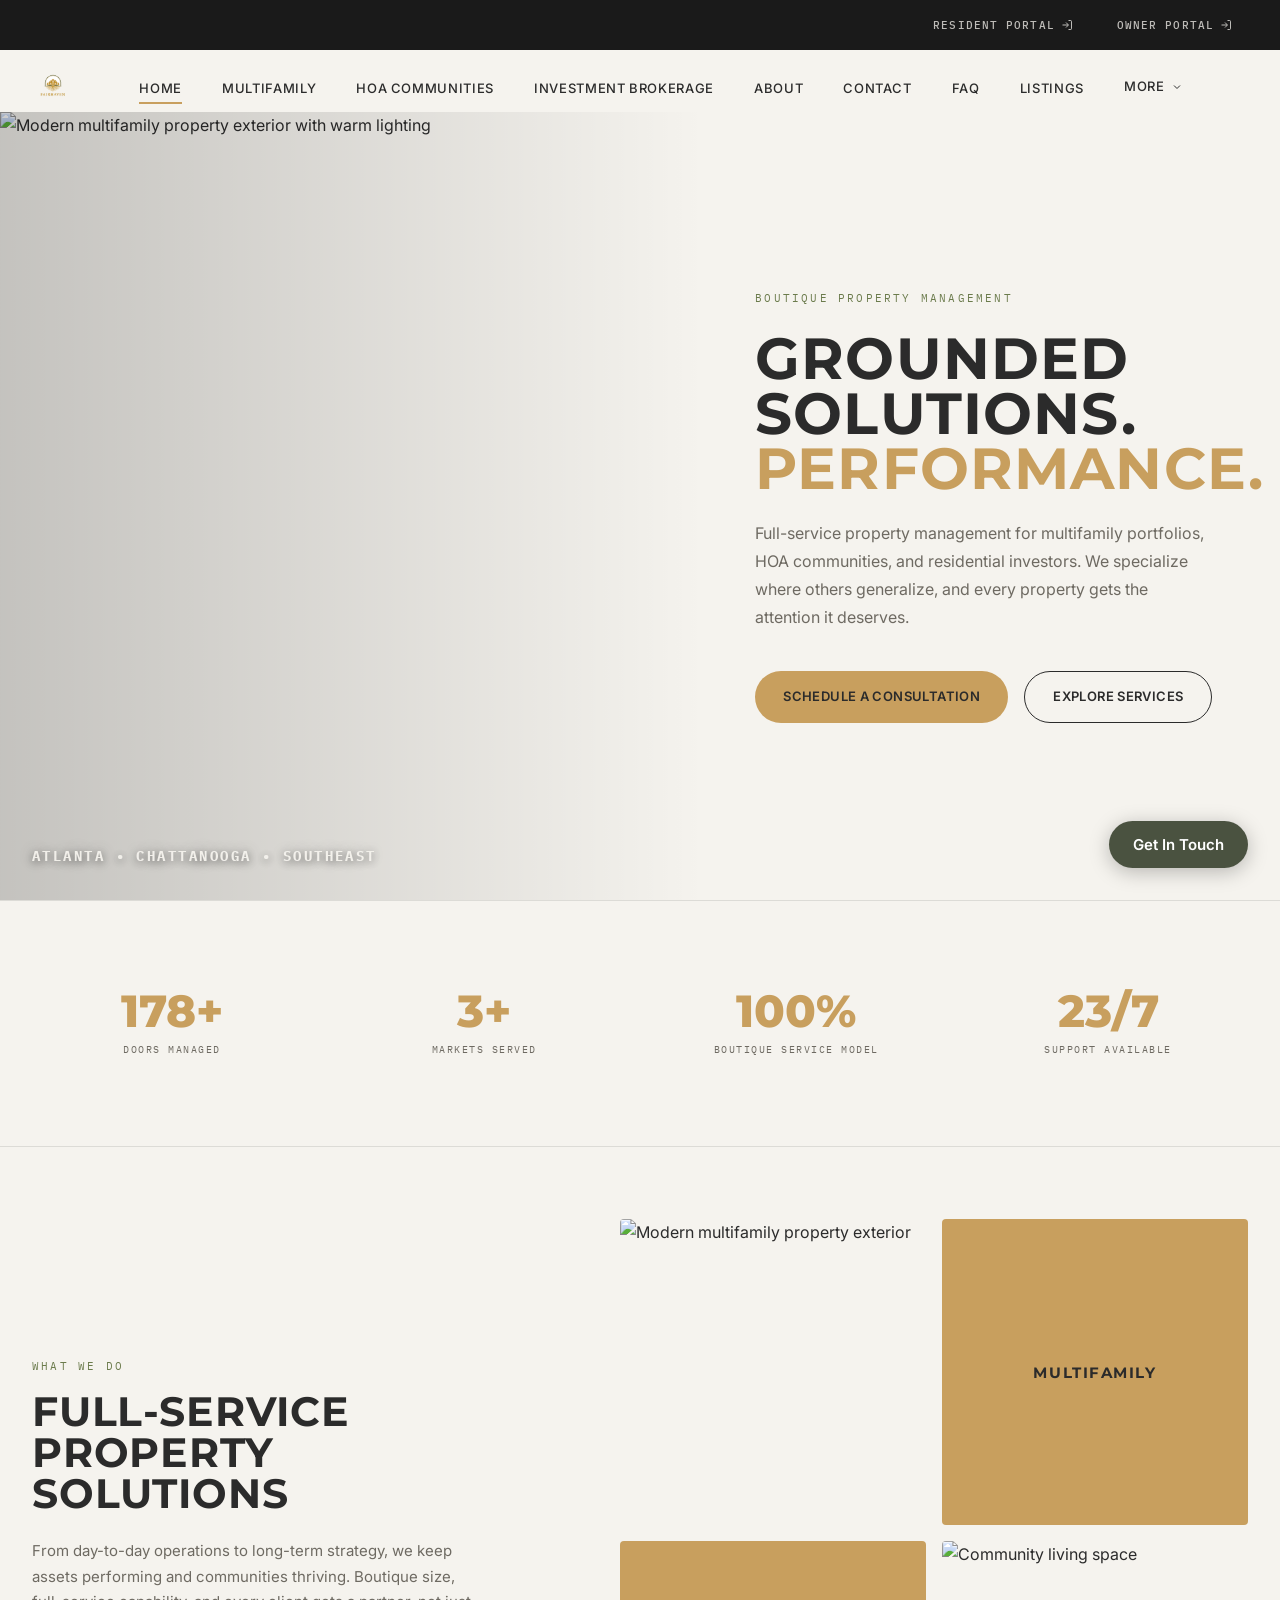
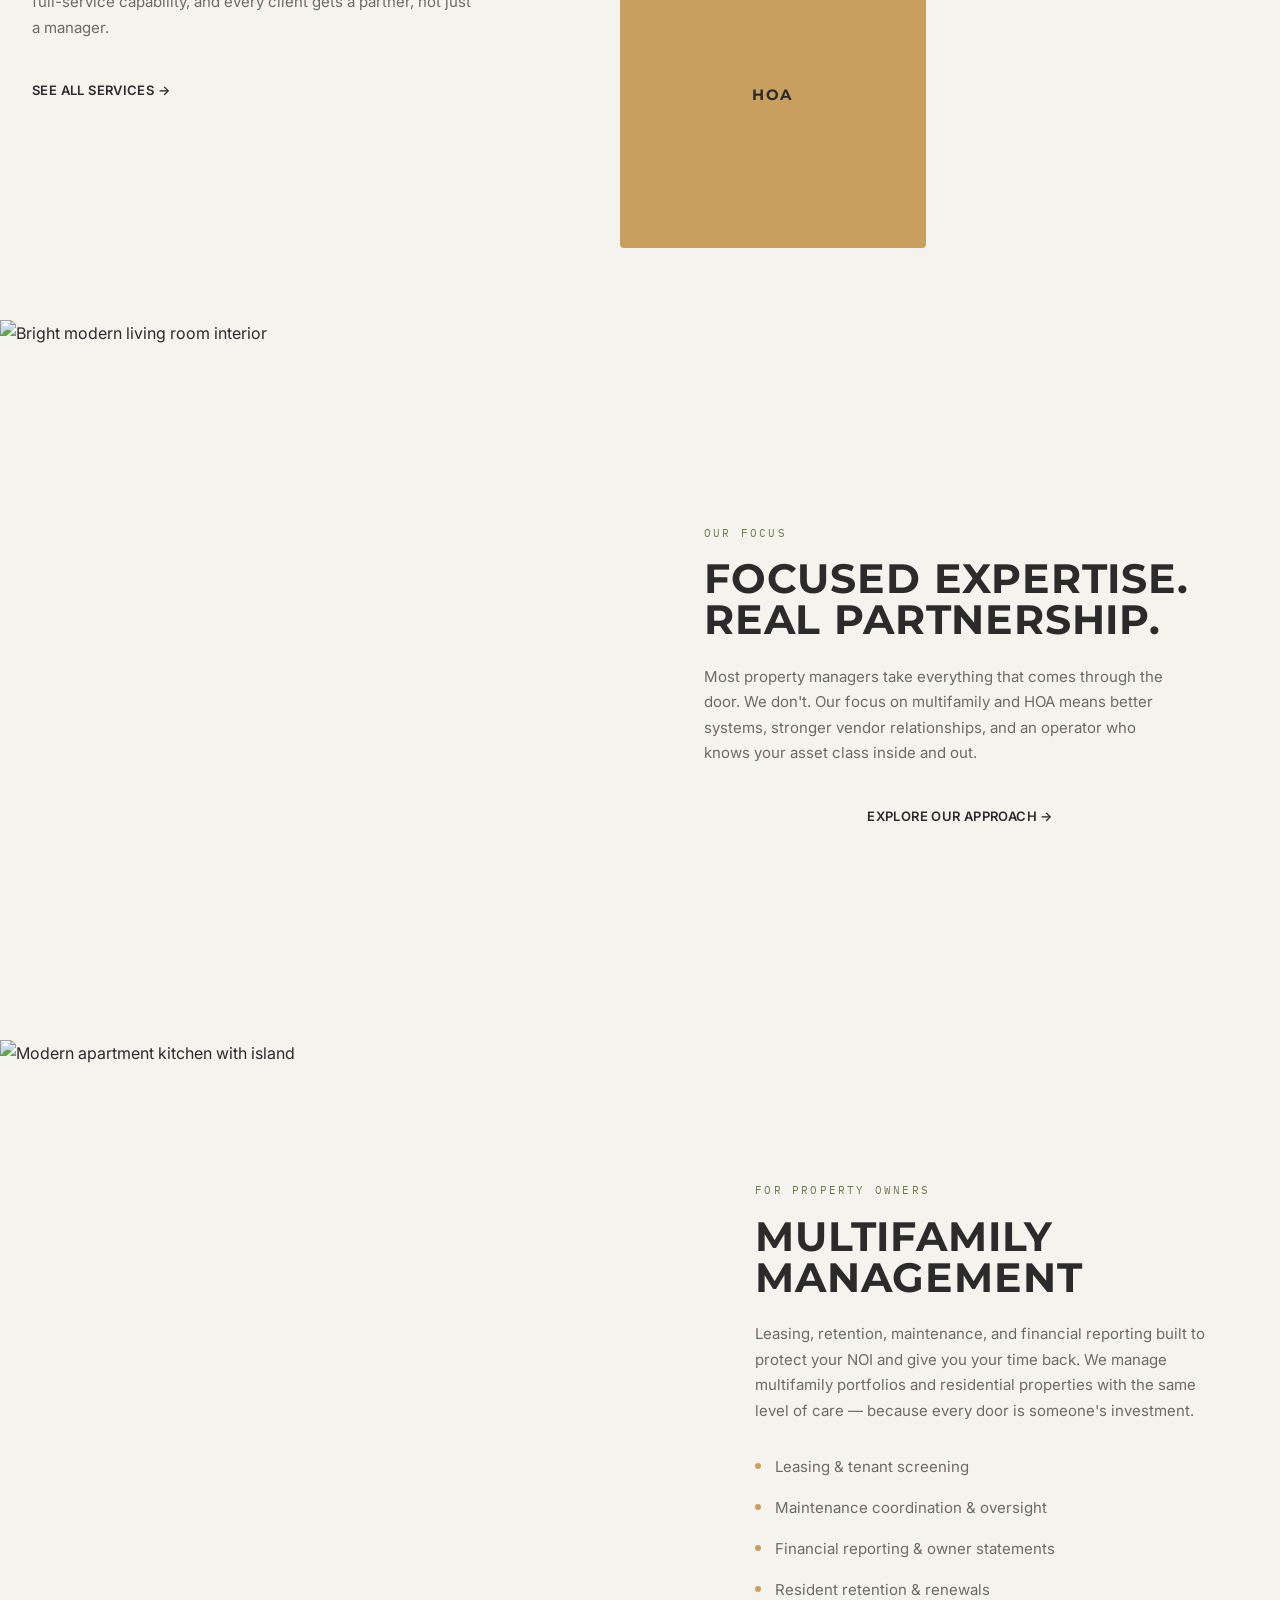
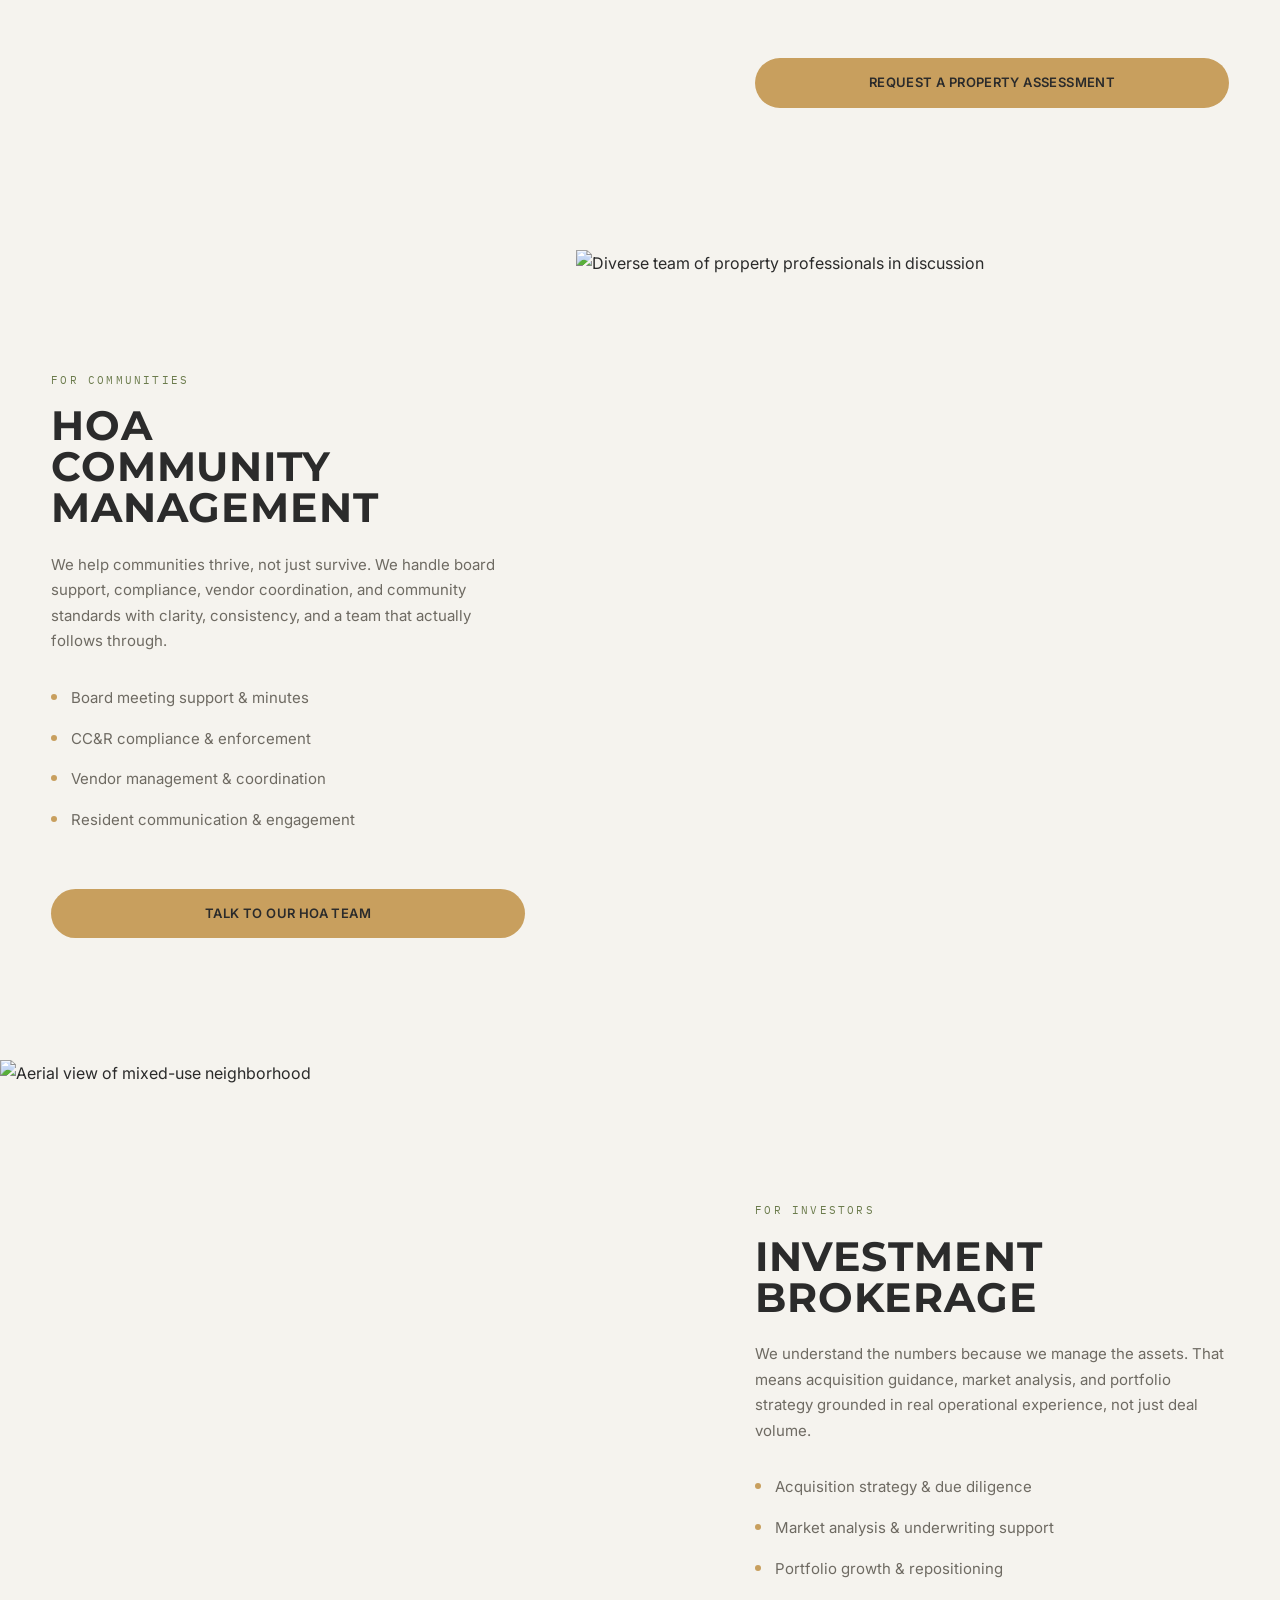
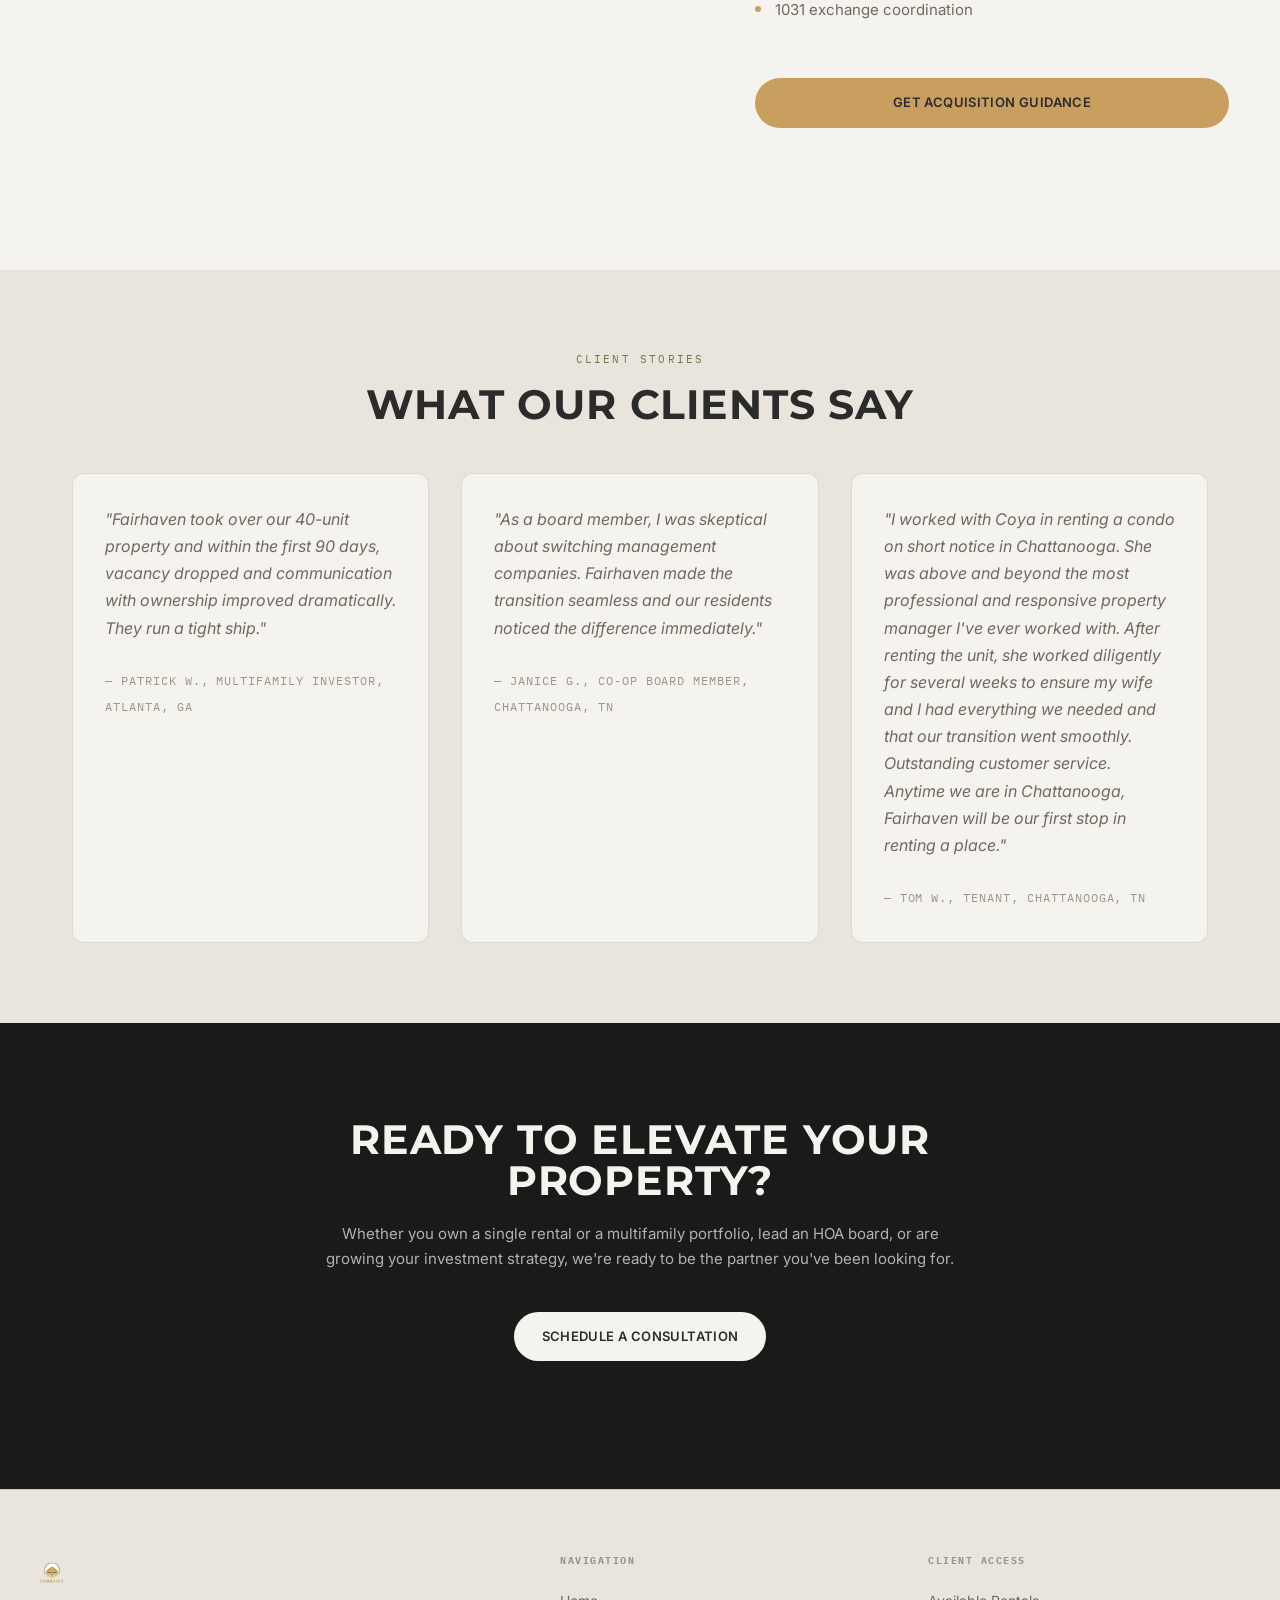
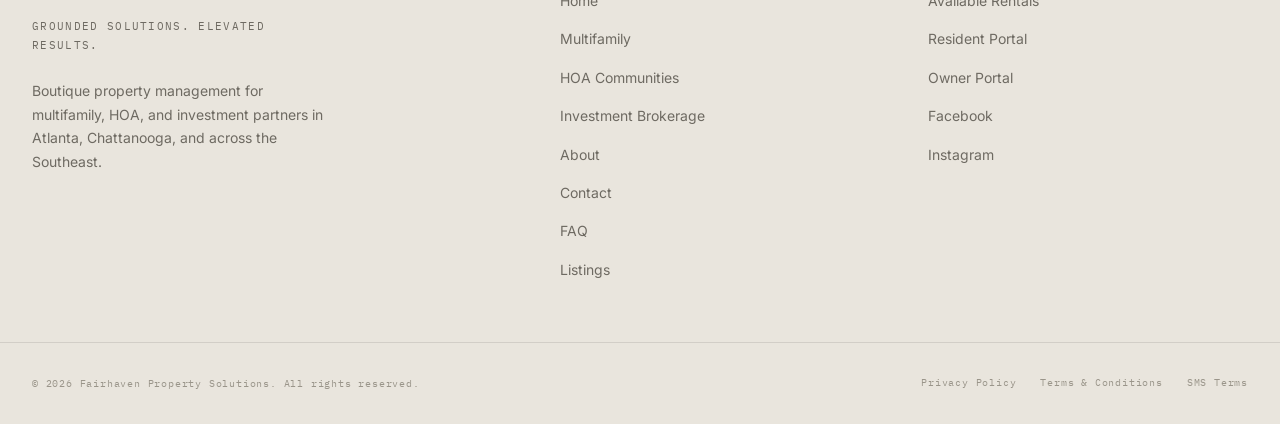
==== commit 1d599666: "[homepage] Update CTA copy + remove Schedule Consultation nav tab - Updated bottom CTA description t" ====
--- a/index.html
+++ b/index.html
@@ -3,101 +3,438 @@
 <head>
   <meta charset="UTF-8">
   <meta name="viewport" content="width=device-width, initial-scale=1.0">
-  <title>Coming Soon | Fairhaven Property Solutions</title>
-  <meta name="description" content="Fairhaven Property Solutions is currently updating our website. We'll be back shortly.">
-  <link rel="icon" type="image/png" href="logo.png">
+  <title>Fairhaven Property Solutions | Grounded Solutions. Elevated Results.</title>
+  <meta name="description" content="Boutique property management for multifamily, HOA, and investment partners in Atlanta, Chattanooga, and the Southeast.">
+  
+  <!-- Fonts -->
   <link rel="preconnect" href="https://fonts.googleapis.com">
   <link rel="preconnect" href="https://fonts.gstatic.com" crossorigin>
-  <link href="https://fonts.googleapis.com/css2?family=Montserrat:wght@600;700&family=Inter:wght@400;500&display=swap" rel="stylesheet">
-  <style>
-    *, *::before, *::after { box-sizing: border-box; margin: 0; padding: 0; }
-
-    body {
-      font-family: 'Inter', sans-serif;
-      background: #1a1a1a;
-      color: #f5f5f0;
-      min-height: 100vh;
-      display: flex;
-      flex-direction: column;
-      align-items: center;
-      justify-content: center;
-      text-align: center;
-      padding: 2rem;
-    }
-
-    .logo-wrap { margin-bottom: 2.5rem; }
-    .logo-wrap img { height: 56px; width: auto; }
-
-    .eyebrow {
-      font-size: 11px;
-      font-weight: 500;
-      letter-spacing: 0.15em;
-      text-transform: uppercase;
-      color: #C9A96E;
-      margin-bottom: 1.25rem;
-    }
-
-    h1 {
-      font-family: 'Montserrat', sans-serif;
-      font-size: clamp(2rem, 5vw, 3rem);
-      font-weight: 700;
-      line-height: 1.15;
-      margin-bottom: 1.25rem;
-      color: #f5f5f0;
-    }
-
-    h1 span { color: #C9A96E; }
-
-    p {
-      font-size: 1.0625rem;
-      color: rgba(245,245,240,0.65);
-      max-width: 440px;
-      line-height: 1.75;
-      margin-bottom: 2.5rem;
-    }
-
-    .divider {
-      width: 48px;
-      height: 2px;
-      background: #C9A96E;
-      margin: 0 auto 2.5rem;
-    }
-
-    .contact-block {
-      font-size: 0.9375rem;
-      color: rgba(245,245,240,0.5);
-    }
-
-    .contact-block a {
-      color: #C9A96E;
-      text-decoration: none;
-    }
-
-    .contact-block a:hover { text-decoration: underline; }
-
-    @media (max-width: 480px) {
-      .logo-wrap img { height: 44px; }
-    }
-  </style>
+  <link href="https://fonts.googleapis.com/css2?family=IBM+Plex+Mono:wght@400;500;600&family=Inter:wght@400;500;600&family=Montserrat:wght@600;700;800&display=swap" rel="stylesheet">
+  
+  <!-- Styles -->
+  <link rel="stylesheet" href="styles.css">
+  
+  <!-- Favicon -->
+  <link rel="icon" type="image/png" href="logo.png">
+  <!-- MailerLite Universal -->
+  <script>
+    (function(w,d,e,u,f,l,n){w[f]=w[f]||function(){(w[f].q=w[f].q||[])
+    .push(arguments);},l=d.createElement(e),l.async=1,l.src=u,
+    n=d.getElementsByTagName(e)[0],n.parentNode.insertBefore(l,n);})
+    (window,document,'script','https://assets.mailerlite.com/js/universal.js','ml');
+    ml('account', '1856619');
+  </script>
+  <!-- End MailerLite Universal -->
 </head>
 <body>
-
-  <div class="logo-wrap">
-    <img src="logo.png" alt="Fairhaven Property Solutions">
+  <!-- Header Wrapper -->
+  <div class="header-wrapper">
+    <!-- Top Bar - Portal Buttons Right Aligned -->
+    <div class="top-bar">
+      <div class="top-bar-inner">
+        <a href="https://account.appfolio.com/realms/foliospace/protocol/openid-connect/auth?activation_state&client_id=client-abcdef6f-1248-4026-9794-903a50bee830&portfolio_uuid&redirect_uri=https%3A%2F%2Ffairhavenpropertysolutions.appfolio.com%2Fconnect%2Fusers%2Foauth%2Fcallback&response_type=code&scope=openid+offline_access&session_timed_out=false&state" class="portal-link" target="_blank" rel="noopener">
+          Resident Portal
+          <svg viewBox="0 0 24 24" fill="none" stroke="currentColor" stroke-width="2">
+            <path d="M15 3h4a2 2 0 012 2v14a2 2 0 01-2 2h-4M10 17l5-5-5-5M13.8 12H3"/>
+          </svg>
+        </a>
+        <a href="https://fairhavenpropertysolutions.appfolio.com/oportal/users/log_in" class="portal-link" target="_blank" rel="noopener">
+          Owner Portal
+          <svg viewBox="0 0 24 24" fill="none" stroke="currentColor" stroke-width="2">
+            <path d="M15 3h4a2 2 0 012 2v14a2 2 0 01-2 2h-4M10 17l5-5-5-5M13.8 12H3"/>
+          </svg>
+        </a>
+      </div>
+    </div>
+
+    <!-- Main Navigation -->
+    <nav class="main-nav">
+      <div class="nav-inner">
+        <a href="index.html" class="logo">
+          <img src="logo.png" alt="Fairhaven Property Solutions logo">
+        </a>
+        
+        <ul class="nav-links">
+          <li><a href="index.html" class="nav-link active">Home</a></li>
+          <li><a href="multifamily.html" class="nav-link">Multifamily</a></li>
+          <li><a href="hoa.html" class="nav-link">HOA Communities</a></li>
+          <li><a href="brokerage.html" class="nav-link">Investment Brokerage</a></li>
+          <li><a href="about.html" class="nav-link">About</a></li>
+          <li><a href="contact.html" class="nav-link">Contact</a></li>
+          <li><a href="faq.html" class="nav-link">FAQ</a></li>
+          <li><a href="listings.html" class="nav-link">Listings</a></li>
+          <li class="dropdown">
+            <span class="nav-link dropdown-toggle">
+              More
+              <svg viewBox="0 0 24 24" fill="none" stroke="currentColor" stroke-width="2">
+                <path d="M6 9l6 6 6-6"/>
+              </svg>
+            </span>
+            <div class="dropdown-menu">
+              <div class="dropdown-column">
+                <h4>Services</h4>
+                <ul>
+                  <li><a href="multifamily.html">Multifamily Management</a></li>
+                  <li><a href="hoa.html">HOA Community Management</a></li>
+                  <li><a href="brokerage.html">Investment Brokerage</a></li>
+                  <li><a href="faq.html">FAQ</a></li>
+                  <li><a href="listings.html">Listings</a></li>
+                </ul>
+              </div>
+              <div class="dropdown-column">
+                <h4>Client Access</h4>
+                <ul>
+                  <li><a href="listings.html">Available Rentals</a></li>
+                  <li><a href="https://account.appfolio.com/realms/foliospace/protocol/openid-connect/auth?activation_state&client_id=client-abcdef6f-1248-4026-9794-903a50bee830&portfolio_uuid&redirect_uri=https%3A%2F%2Ffairhavenpropertysolutions.appfolio.com%2Fconnect%2Fusers%2Foauth%2Fcallback&response_type=code&scope=openid+offline_access&session_timed_out=false&state" target="_blank" rel="noopener">Resident Portal</a></li>
+                  <li><a href="https://fairhavenpropertysolutions.appfolio.com/oportal/users/log_in" target="_blank" rel="noopener">Owner Portal</a></li>
+                </ul>
+              </div>
+              <div class="dropdown-column">
+                <h4>Connect</h4>
+                <ul>
+                  <li><a href="contact.html">Contact</a></li>
+                  <li><a href="https://www.facebook.com/profile.php?id=61581344195329" target="_blank" rel="noopener">Facebook</a></li>
+                  <li><a href="https://www.instagram.com/fairhavenpropertysolutions/" target="_blank" rel="noopener">Instagram</a></li>
+                  <li><a href="privacy.html">Privacy Policy</a></li>
+                  <li><a href="terms.html">Terms &amp; Conditions</a></li>
+                </ul>
+              </div>
+            </div>
+          </li>
+        </ul>
+
+        <button class="mobile-toggle" aria-label="Open menu">
+          <span></span>
+          <span></span>
+          <span></span>
+        </button>
+      </div>
+    </nav>
   </div>
 
-  <p class="eyebrow">We'll be right back</p>
-
-  <h1>Something better<br>is <span>coming soon.</span></h1>
-
-  <div class="divider"></div>
-
-  <p>We're putting the finishing touches on our updated website. In the meantime, we're still here and happy to help.</p>
-
-  <div class="contact-block">
-    Questions? Reach us at <a href="mailto:info@fairhavenpropertysolutions.com">info@fairhavenpropertysolutions.com</a><br>
-    or <a href="https://calendly.com/fairhavenpropertysolutions/30min" target="_blank" rel="noopener">schedule a consultation</a>.
+  <!-- Mobile Menu -->
+  <div class="mobile-menu">
+    <button class="mobile-menu-close" aria-label="Close menu">
+      <svg viewBox="0 0 24 24" fill="none" stroke="currentColor" stroke-width="2">
+        <path d="M18 6L6 18M6 6l12 12"/>
+      </svg>
+    </button>
+    <ul class="mobile-nav-links">
+      <li><a href="index.html">Home</a></li>
+      <li><a href="multifamily.html">Multifamily</a></li>
+      <li><a href="hoa.html">HOA Communities</a></li>
+      <li><a href="brokerage.html">Investment Brokerage</a></li>
+      <li><a href="about.html">About</a></li>
+      <li><a href="contact.html">Contact</a></li>
+      <li><a href="faq.html">FAQ</a></li>
+      <li><a href="listings.html">Listings</a></li>
+      <li class="mobile-dropdown">
+        <h4>Services</h4>
+        <a href="multifamily.html">Multifamily Management</a>
+        <a href="hoa.html">HOA Community Management</a>
+        <a href="brokerage.html">Investment Brokerage</a>
+        <h4>Client Access</h4>
+        <a href="contact.html#listings">Available Rentals</a>
+      </li>
+    </ul>
+    <div class="mobile-portals">
+      <a href="https://account.appfolio.com/realms/foliospace/protocol/openid-connect/auth?activation_state&client_id=client-abcdef6f-1248-4026-9794-903a50bee830&portfolio_uuid&redirect_uri=https%3A%2F%2Ffairhavenpropertysolutions.appfolio.com%2Fconnect%2Fusers%2Foauth%2Fcallback&response_type=code&scope=openid+offline_access&session_timed_out=false&state" class="mobile-portal-link" target="_blank" rel="noopener">Resident Portal</a>
+      <a href="https://fairhavenpropertysolutions.appfolio.com/oportal/users/log_in" class="mobile-portal-link" target="_blank" rel="noopener">Owner Portal</a>
+    </div>
   </div>
 
+  <!-- Hero Section -->
+  <section class="hero">
+    <div class="hero-split">
+      <div class="hero-image">
+        <img src="https://images.unsplash.com/photo-1600596542815-ffad4c1539a9?w=1200&q=80" alt="Modern multifamily property exterior with warm lighting">
+        <div class="hero-location">
+          <span class="label label-light" style="font-weight:700;font-size:0.85rem;text-shadow:0 2px 8px rgba(0,0,0,0.6),0 0 20px rgba(0,0,0,0.4);">Atlanta • Chattanooga • Southeast</span>
+        </div>
+      </div>
+      <div class="hero-content">
+        <span class="hero-label">Boutique Property Management</span>
+        <h1 class="hero-title">
+          <span>Grounded Solutions.</span>
+          <span class="hero-cycler" id="heroCycler">Performance.</span>
+        </h1>
+        <p class="hero-subtitle">Full-service property management for multifamily portfolios, HOA communities, and residential investors. We specialize where others generalize, and every property gets the attention it deserves.</p>
+        <div class="hero-ctas">
+          <a href="https://calendly.com/fairhavenpropertysolutions/30min" class="btn btn-primary" target="_blank" rel="noopener">Schedule a Consultation</a>
+          <a href="multifamily.html" class="btn btn-secondary">Explore Services</a>
+        </div>
+      </div>
+    </div>
+  </section>
+
+  <!-- Trust Stats Section -->
+  <section class="trust-stats" style="margin-top:0;">
+    <div class="stats-grid">
+      <div class="stat-item reveal stagger-1">
+        <div class="stat-number" data-counter="180" data-suffix="+">0</div>
+        <div class="stat-label">Doors Managed</div>
+      </div>
+      <div class="stat-item reveal stagger-2">
+        <div class="stat-number" data-counter="4" data-suffix="+">0</div>
+        <div class="stat-label">Markets Served</div>
+      </div>
+      <div class="stat-item reveal stagger-3">
+        <div class="stat-number" data-text="100%">100%</div>
+        <div class="stat-label">Boutique Service Model</div>
+      </div>
+      <div class="stat-item reveal stagger-4">
+        <div class="stat-number" data-counter="24" data-suffix="/7">0</div>
+        <div class="stat-label">Support Available</div>
+      </div>
+    </div>
+  </section>
+
+  <!-- Services Mosaic Section -->
+  <section class="section section-light">
+    <div class="services-grid">
+      <div class="services-content reveal-left">
+        <span class="section-label">What We Do</span>
+        <h2 class="services-title">
+          <span>Full-Service</span>
+          <span>Property</span>
+          <span>Solutions</span>
+        </h2>
+        <p class="services-description">From day-to-day operations to long-term strategy, we keep assets performing and communities thriving. Boutique size, full-service capability, and every client gets a partner, not just a manager.</p>
+        <a href="multifamily.html" class="btn btn-text">See all services →</a>
+      </div>
+      <div class="services-mosaic reveal-right">
+        <div class="mosaic-tile">
+          <img src="https://images.unsplash.com/photo-1600585154340-be6161a56a0c?w=800&q=80" alt="Modern multifamily property exterior">
+        </div>
+        <div class="mosaic-tile gold">
+          <span class="mosaic-label">Multifamily</span>
+        </div>
+        <div class="mosaic-tile gold">
+          <span class="mosaic-label">HOA</span>
+        </div>
+        <div class="mosaic-tile">
+          <img src="https://images.unsplash.com/photo-1600607687939-ce8a6c25118c?w=800&q=80" alt="Community living space">
+        </div>
+      </div>
+    </div>
+  </section>
+
+  <!-- Focus Statement Section -->
+  <section class="focus-section">
+    <div class="focus-split">
+      <div class="focus-image reveal-left">
+        <img src="https://images.unsplash.com/photo-1600566753190-17f0baa2a6c3?w=1000&q=80" alt="Bright modern living room interior">
+      </div>
+      <div class="focus-content reveal-right">
+        <span class="section-label">Our Focus</span>
+        <h2 class="focus-title">
+          <span>Focused Expertise.</span>
+          <span>Real Partnership.</span>
+        </h2>
+        <p class="focus-description">Most property managers take everything that comes through the door. We don't. Our focus on multifamily and HOA means better systems, stronger vendor relationships, and an operator who knows your asset class inside and out.</p>
+        <a href="about.html" class="btn btn-text">Explore our approach →</a>
+      </div>
+    </div>
+  </section>
+
+  <!-- Multifamily Feature Section -->
+  <section class="feature-section">
+    <div class="feature-split">
+      <div class="feature-image reveal-left">
+        <img src="https://images.unsplash.com/photo-1600585154526-990dced4db0d?w=1000&q=80" alt="Modern apartment kitchen with island">
+      </div>
+      <div class="feature-content reveal-right">
+        <span class="feature-label">For Property Owners</span>
+        <h2 class="feature-title">
+          <span>Multifamily</span>
+          <span>Management</span>
+        </h2>
+        <p class="feature-description">Leasing, retention, maintenance, and financial reporting built to protect your NOI and give you your time back. We manage multifamily portfolios and residential properties with the same level of care — because every door is someone's investment.</p>
+        <ul class="feature-list">
+          <li>Leasing &amp; tenant screening</li>
+          <li>Maintenance coordination &amp; oversight</li>
+          <li>Financial reporting &amp; owner statements</li>
+          <li>Resident retention &amp; renewals</li>
+        </ul>
+        <a href="multifamily.html" class="btn btn-primary">Request a Property Assessment</a>
+      </div>
+    </div>
+  </section>
+
+  <!-- HOA Feature Section -->
+  <section class="feature-section">
+    <div class="feature-split reverse">
+      <div class="feature-image reveal-right">
+        <img src="https://images.unsplash.com/photo-1556761175-4b46a572b786?w=1000&q=80" alt="Diverse team of property professionals in discussion">
+      </div>
+      <div class="feature-content reveal-left">
+        <span class="feature-label">For Communities</span>
+        <h2 class="feature-title">
+          <span>HOA</span>
+          <span>Community</span>
+          <span>Management</span>
+        </h2>
+        <p class="feature-description">We help communities thrive, not just survive. We handle board support, compliance, vendor coordination, and community standards with clarity, consistency, and a team that actually follows through.</p>
+        <ul class="feature-list">
+          <li>Board meeting support &amp; minutes</li>
+          <li>CC&amp;R compliance &amp; enforcement</li>
+          <li>Vendor management &amp; coordination</li>
+          <li>Resident communication &amp; engagement</li>
+        </ul>
+        <a href="hoa.html" class="btn btn-primary">Talk to Our HOA Team</a>
+      </div>
+    </div>
+  </section>
+
+  <!-- Brokerage Feature Section -->
+  <section class="feature-section">
+    <div class="feature-split">
+      <div class="feature-image reveal-left">
+        <img src="https://images.unsplash.com/photo-1486406146926-c627a92ad1ab?w=1000&q=80" alt="Aerial view of mixed-use neighborhood">
+      </div>
+      <div class="feature-content reveal-right">
+        <span class="feature-label">For Investors</span>
+        <h2 class="feature-title">
+          <span>Investment</span>
+          <span>Brokerage</span>
+        </h2>
+        <p class="feature-description">We understand the numbers because we manage the assets. That means acquisition guidance, market analysis, and portfolio strategy grounded in real operational experience, not just deal volume.</p>
+        <ul class="feature-list">
+          <li>Acquisition strategy &amp; due diligence</li>
+          <li>Market analysis &amp; underwriting support</li>
+          <li>Portfolio growth &amp; repositioning</li>
+          <li>1031 exchange coordination</li>
+        </ul>
+        <a href="brokerage.html" class="btn btn-primary">Get Acquisition Guidance</a>
+      </div>
+    </div>
+  </section>
+
+  <!-- Testimonial Section -->
+  <section class="testimonial-section" style="padding:5rem 0;background:var(--bg-secondary);">
+    <div style="max-width:1200px;margin:0 auto;padding:0 2rem;">
+      <div style="text-align:center;margin-bottom:3rem;">
+        <span class="section-label">Client Stories</span>
+        <h2 class="section-title">What Our Clients Say</h2>
+      </div>
+      <div style="display:grid;grid-template-columns:repeat(auto-fit,minmax(280px,1fr));gap:2rem;">
+        <div style="background:var(--bg-primary);border-radius:12px;padding:2rem;border:1px solid var(--border-light);">
+          <blockquote style="font-size:1rem;font-style:italic;color:var(--text-secondary);margin-bottom:1.5rem;line-height:1.7;">"Fairhaven took over our 40-unit property and within the first 90 days, vacancy dropped and communication with ownership improved dramatically. They run a tight ship."</blockquote>
+          <cite style="font-style:normal;font-family:var(--font-mono);font-size:0.75rem;letter-spacing:0.08em;text-transform:uppercase;color:var(--text-muted);">— Patrick W., Multifamily Investor, Atlanta, GA</cite>
+        </div>
+        <div style="background:var(--bg-primary);border-radius:12px;padding:2rem;border:1px solid var(--border-light);">
+          <blockquote style="font-size:1rem;font-style:italic;color:var(--text-secondary);margin-bottom:1.5rem;line-height:1.7;">"As a board member, I was skeptical about switching management companies. Fairhaven made the transition seamless and our residents noticed the difference immediately."</blockquote>
+          <cite style="font-style:normal;font-family:var(--font-mono);font-size:0.75rem;letter-spacing:0.08em;text-transform:uppercase;color:var(--text-muted);">— Janice G., Co-op Board Member, Chattanooga, TN</cite>
+        </div>
+        <div style="background:var(--bg-primary);border-radius:12px;padding:2rem;border:1px solid var(--border-light);">
+          <blockquote style="font-size:1rem;font-style:italic;color:var(--text-secondary);margin-bottom:1.5rem;line-height:1.7;">"I worked with Coya in renting a condo on short notice in Chattanooga. She was above and beyond the most professional and responsive property manager I've ever worked with. After renting the unit, she worked diligently for several weeks to ensure my wife and I had everything we needed and that our transition went smoothly. Outstanding customer service. Anytime we are in Chattanooga, Fairhaven will be our first stop in renting a place."</blockquote>
+          <cite style="font-style:normal;font-family:var(--font-mono);font-size:0.75rem;letter-spacing:0.08em;text-transform:uppercase;color:var(--text-muted);">— Tom W., Tenant, Chattanooga, TN</cite>
+        </div>
+      </div>
+    </div>
+  </section>
+
+  <!-- CTA Section -->
+  <section class="cta-section">
+    <div class="cta-content reveal-scale">
+      <h2 class="cta-title">Ready to Elevate Your Property?</h2>
+      <p class="cta-description">Whether you own a single rental or a multifamily portfolio, lead an HOA board, or are growing your investment strategy, we're ready to be the partner you've been looking for.</p>
+      <div class="cta-buttons">
+        <a href="https://calendly.com/fairhavenpropertysolutions/30min" class="btn btn-light" target="_blank" rel="noopener">Schedule a Consultation</a>
+      </div>
+      <div style="margin-top:2rem;max-width:480px;margin-left:auto;margin-right:auto;">
+        <div class="ml-embedded" data-form="CKXbva"></div>
+      </div>
+    </div>
+  </section>
+
+  <!-- Footer -->
+  <footer class="footer">
+    <div class="footer-grid">
+      <div class="footer-brand">
+        <img src="logo.png" alt="Fairhaven Property Solutions logo" class="footer-logo">
+        <p class="footer-tagline">Grounded Solutions. Elevated Results.</p>
+        <p class="footer-description">Boutique property management for multifamily, HOA, and investment partners in Atlanta, Chattanooga, and across the Southeast.</p>
+      </div>
+      <div class="footer-column">
+        <h4>Navigation</h4>
+        <ul class="footer-links">
+          <li><a href="index.html">Home</a></li>
+          <li><a href="multifamily.html">Multifamily</a></li>
+          <li><a href="hoa.html">HOA Communities</a></li>
+          <li><a href="brokerage.html">Investment Brokerage</a></li>
+          <li><a href="about.html">About</a></li>
+          <li><a href="contact.html">Contact</a></li>
+          <li><a href="faq.html">FAQ</a></li>
+          <li><a href="listings.html">Listings</a></li>
+        </ul>
+      </div>
+      <div class="footer-column">
+        <h4>Client Access</h4>
+        <ul class="footer-links">
+          <li><a href="listings.html">Available Rentals</a></li>
+          <li><a href="https://account.appfolio.com/realms/foliospace/protocol/openid-connect/auth?activation_state&client_id=client-abcdef6f-1248-4026-9794-903a50bee830&portfolio_uuid&redirect_uri=https%3A%2F%2Ffairhavenpropertysolutions.appfolio.com%2Fconnect%2Fusers%2Foauth%2Fcallback&response_type=code&scope=openid+offline_access&session_timed_out=false&state" target="_blank" rel="noopener">Resident Portal</a></li>
+          <li><a href="https://fairhavenpropertysolutions.appfolio.com/oportal/users/log_in" target="_blank" rel="noopener">Owner Portal</a></li>
+          <li><a href="https://www.facebook.com/profile.php?id=61581344195329" target="_blank" rel="noopener">Facebook</a></li>
+          <li><a href="https://www.instagram.com/fairhavenpropertysolutions/" target="_blank" rel="noopener">Instagram</a></li>
+        </ul>
+      </div>
+    </div>
+    <div class="footer-bottom">
+      <p class="footer-copyright">© 2026 Fairhaven Property Solutions. All rights reserved.</p>
+      <div class="footer-legal">
+        <a href="privacy.html">Privacy Policy</a>
+        <a href="terms.html">Terms &amp; Conditions</a>
+        <a href="sms-terms.html">SMS Terms</a>
+      </div>
+    </div>
+  </footer>
+
+  <!-- Floating Get In Touch Button -->
+  <div class="git-fab" id="gitFab">
+    <button class="git-fab-btn" id="gitFabBtn" aria-label="Get In Touch">
+      Get In Touch
+    </button>
+  </div>
+
+  <!-- Get In Touch Modal -->
+  <div class="git-modal-overlay" id="gitModal">
+    <div class="git-modal">
+      <button class="git-modal-close" id="gitModalClose" aria-label="Close">
+        <svg viewBox="0 0 24 24" fill="none" stroke="currentColor" stroke-width="2" width="20" height="20">
+          <path d="M18 6L6 18M6 6l12 12"/>
+        </svg>
+      </button>
+      <h3 style="margin-bottom:1rem;font-family:var(--font-heading);font-size:1.25rem;">Get In Touch</h3>
+      <p style="margin-bottom:1.5rem;color:var(--text-secondary);font-size:0.9375rem;">Fill out the form below and we'll get back to you within one business day.</p>
+      <div class="ml-embedded" data-form="CKXbva"></div>
+    </div>
+  </div>
+
+  <!-- Scripts -->
+  <script src="script.js"></script>
+  <script defer src="/_vercel/insights/script.js"></script>
+  <script defer src="/_vercel/speed-insights/script.js"></script>
+
+<!-- Agency Dashboard Tracking -->
+<script>
+(function(){
+  var T='https://agency-dashboard-smoky.vercel.app';
+  var D='fairhavenpropertysolutions.com';
+  var sid=sessionStorage.getItem('_ad_sid');
+  if(!sid){sid=Math.random().toString(36).slice(2)+Date.now().toString(36);sessionStorage.setItem('_ad_sid',sid);}
+  var ua=navigator.userAgent;
+  var dv=/Mobi|Android/i.test(ua)?'mobile':/iPad|Tablet/i.test(ua)?'tablet':'desktop';
+  var br=/Edg\//.test(ua)?'edge':/OPR\//.test(ua)?'opera':/Chrome\//.test(ua)?'chrome':/Safari\//.test(ua)?'safari':/Firefox\//.test(ua)?'firefox':'other';
+  var rf=document.referrer&&document.referrer.indexOf(location.hostname)<0?document.referrer.split('/')[2]||'direct':'direct';
+  function send(e,p,m){fetch(T+'/api/trpc/tracking.trackEvent',{method:'POST',headers:{'Content-Type':'application/json'},body:JSON.stringify({json:{clientDomain:D,eventType:e,page:p||location.pathname,metadata:Object.assign({sessionId:sid,device:dv,browser:br},m||{})}})}).catch(function(){});}
+  var pvKey='_ad_pv_'+btoa(location.pathname).slice(0,12);
+  var lastPv=parseInt(sessionStorage.getItem(pvKey)||'0');
+  if(Date.now()-lastPv>60000){sessionStorage.setItem(pvKey,Date.now()+'');send('pageview',location.pathname,{referrer:rf,title:document.title.slice(0,80)});}
+  document.addEventListener('click',function(e){var a=e.target.closest('a[href^="tel:"]');if(a)send('call_click',location.pathname,{phone:a.href.replace('tel:','')});var cta=e.target.closest('a[href*="contact"],button[type="submit"],[class*="cta"]');if(cta&&!a)send('cta_click',location.pathname,{text:(cta.innerText||'').slice(0,50)});},true);
+  document.addEventListener('submit',function(e){var f=e.target;if(f.tagName!=='FORM')return;var d=new FormData(f);var nm=String(d.get('name')||d.get('fullName')||'');var em=String(d.get('email')||'');if(nm&&em){fetch(T+'/api/trpc/tracking.trackFormSubmission',{method:'POST',headers:{'Content-Type':'application/json'},body:JSON.stringify({json:{clientDomain:D,name:nm,email:em,phone:String(d.get('phone')||''),serviceRequested:String(d.get('service')||''),message:String(d.get('message')||'')}})}).catch(function(){});send('conversion',location.pathname);}},true);
+})();
+</script>
+
 </body>
-</html>
+</html>
--- a/styles.css
+++ b/styles.css
@@ -0,0 +1,2110 @@
+/* ============================================
+   FAIRHAVEN PROPERTY SOLUTIONS
+   Premium Boutique Property Management Website
+   Design System & Styles - ULTRA SMOOTH EDITION
+   ============================================ */
+
+/* CSS Variables - Design Tokens */
+:root {
+  /* Background Colors */
+  --bg-primary: #F5F3EE;
+  --bg-secondary: #E9E5DD;
+  --bg-dark: #1A1A1A;
+  
+  /* Accent Colors - Olive, Gold, Black */
+  --accent-gold: #C89F5E;
+  --accent-gold-hover: #B8924F;
+  --accent-olive: #6B7B4C;
+  --accent-olive-light: #8B9B6C;
+  --accent-black: #1A1A1A;
+  
+  /* Text Colors */
+  --text-primary: #2B2B2B;
+  --text-secondary: #6E6A62;
+  --text-light: #F5F3EE;
+  --text-muted: #9A958A;
+  
+  /* UI Colors */
+  --border-light: rgba(43, 43, 43, 0.12);
+  --border-medium: rgba(43, 43, 43, 0.2);
+  --shadow-soft: rgba(0, 0, 0, 0.08);
+  --shadow-medium: rgba(0, 0, 0, 0.12);
+  
+  /* Typography */
+  --font-heading: 'Montserrat', -apple-system, BlinkMacSystemFont, sans-serif;
+  --font-body: 'Inter', -apple-system, BlinkMacSystemFont, sans-serif;
+  --font-mono: 'IBM Plex Mono', 'SF Mono', monospace;
+  
+  /* Spacing */
+  --section-padding: 8vh;
+  --content-max-width: 1400px;
+  
+  /* Transitions - ULTRA FAST */
+  --transition-fast: 0.15s cubic-bezier(0.4, 0, 0.2, 1);
+  --transition-medium: 0.25s cubic-bezier(0.4, 0, 0.2, 1);
+  --transition-slow: 0.4s cubic-bezier(0.4, 0, 0.2, 1);
+  
+  /* Border Radius */
+  --radius-pill: 999px;
+  --radius-sm: 4px;
+  --radius-md: 8px;
+  --radius-lg: 12px;
+}
+
+/* Reset & Base */
+*, *::before, *::after {
+  box-sizing: border-box;
+  margin: 0;
+  padding: 0;
+}
+
+html {
+  scroll-behavior: smooth;
+  font-size: 16px;
+  overflow-x: hidden;
+  max-width: 100%;
+}
+
+body {
+  font-family: var(--font-body);
+  font-weight: 400;
+  line-height: 1.65;
+  color: var(--text-primary);
+  background-color: var(--bg-primary);
+  -webkit-font-smoothing: antialiased;
+  -moz-osx-font-smoothing: grayscale;
+  overflow-x: hidden;
+  max-width: 100%;
+}
+
+/* Typography */
+h1, h2, h3, h4, h5, h6 {
+  font-family: var(--font-heading);
+  font-weight: 700;
+  line-height: 1.1;
+  letter-spacing: 0.02em;
+  text-transform: uppercase;
+  color: var(--text-primary);
+}
+
+h1 {
+  font-size: clamp(2.5rem, 4.5vw, 4.5rem);
+  line-height: 0.95;
+}
+
+h2 {
+  font-size: clamp(2rem, 3.2vw, 3.2rem);
+  line-height: 1.0;
+}
+
+h3 {
+  font-size: clamp(1.25rem, 1.8vw, 1.6rem);
+  line-height: 1.2;
+}
+
+h4 {
+  font-size: clamp(1rem, 1.3vw, 1.2rem);
+  line-height: 1.3;
+}
+
+p {
+  font-size: clamp(0.9375rem, 1.05vw, 1.0625rem);
+  line-height: 1.7;
+  color: var(--text-secondary);
+}
+
+a {
+  color: inherit;
+  text-decoration: none;
+  transition: all var(--transition-fast);
+}
+
+/* Label/Micro Text */
+.label {
+  font-family: var(--font-mono);
+  font-size: 0.6875rem;
+  font-weight: 500;
+  letter-spacing: 0.18em;
+  text-transform: uppercase;
+  color: var(--text-secondary);
+}
+
+.label-light {
+  color: var(--text-light);
+  opacity: 0.9;
+}
+
+/* ============================================
+   HEADER WRAPPER - Combined Top Bar + Nav
+   ============================================ */
+
+.header-wrapper {
+  position: fixed;
+  top: 0;
+  left: 0;
+  right: 0;
+  z-index: 1000;
+  transition: all var(--transition-medium);
+}
+
+.header-wrapper.scrolled {
+  background: rgba(245, 243, 238, 0.98);
+  backdrop-filter: blur(20px);
+  box-shadow: 0 4px 30px rgba(0, 0, 0, 0.08);
+}
+
+/* ============================================
+   TOP BAR - Portal Buttons Right Aligned
+   ============================================ */
+
+.top-bar {
+  background: var(--accent-black);
+  padding: 0.5rem 0;
+  transition: all var(--transition-fast);
+}
+
+.top-bar-inner {
+  max-width: var(--content-max-width);
+  margin: 0 auto;
+  padding: 0 2rem;
+  display: flex;
+  justify-content: flex-end;
+  align-items: center;
+  gap: 0.75rem;
+}
+
+.portal-link {
+  font-family: var(--font-mono);
+  font-size: 0.6875rem;
+  font-weight: 500;
+  letter-spacing: 0.1em;
+  text-transform: uppercase;
+  color: rgba(245, 243, 238, 0.75);
+  padding: 0.5rem 1rem;
+  border-radius: var(--radius-pill);
+  transition: all var(--transition-fast);
+  display: inline-flex;
+  align-items: center;
+  gap: 0.375rem;
+}
+
+.portal-link:hover {
+  color: var(--text-light);
+  background: rgba(245, 243, 238, 0.1);
+}
+
+.portal-link svg {
+  width: 12px;
+  height: 12px;
+  transition: transform var(--transition-fast);
+}
+
+.portal-link:hover svg {
+  transform: translateX(2px);
+}
+
+.portal-link.cta {
+  background: var(--accent-gold);
+  color: var(--text-primary);
+}
+
+.portal-link.cta:hover {
+  background: var(--accent-gold-hover);
+  transform: translateY(-1px);
+}
+
+/* ============================================
+   MAIN NAVIGATION - Centered Layout
+   ============================================ */
+
+.main-nav {
+  padding: 1rem 0;
+  transition: all var(--transition-fast);
+}
+
+.nav-inner {
+  max-width: var(--content-max-width);
+  margin: 0 auto;
+  padding: 0 2rem;
+  display: flex;
+  align-items: center;
+  justify-content: space-between;
+}
+
+/* Logo */
+.logo {
+  display: flex;
+  align-items: center;
+  flex-shrink: 0;
+}
+
+.logo img {
+  height: 42px;
+  width: auto;
+  object-fit: contain;
+  transition: transform var(--transition-fast);
+}
+
+.logo:hover img {
+  transform: scale(1.02);
+}
+
+/* Nav Links - Centered */
+.nav-links {
+  display: flex;
+  align-items: center;
+  justify-content: center;
+  gap: 2.5rem;
+  list-style: none;
+  flex: 1;
+  margin: 0 2rem;
+}
+
+.nav-link {
+  font-family: var(--font-body);
+  font-size: 0.8125rem;
+  font-weight: 500;
+  letter-spacing: 0.05em;
+  text-transform: uppercase;
+  color: var(--text-primary);
+  position: relative;
+  padding: 0.5rem 0;
+  white-space: nowrap;
+}
+
+.nav-link::after {
+  content: '';
+  position: absolute;
+  bottom: 0;
+  left: 0;
+  width: 100%;
+  height: 2px;
+  background: var(--accent-gold);
+  transform: scaleX(0);
+  transform-origin: left;
+  transition: transform var(--transition-fast);
+}
+
+.nav-link:hover::after,
+.nav-link.active::after {
+  transform: scaleX(1);
+}
+
+/* Dropdown */
+.dropdown {
+  position: relative;
+}
+
+.dropdown-toggle {
+  display: flex;
+  align-items: center;
+  gap: 0.375rem;
+  cursor: pointer;
+}
+
+.dropdown-toggle svg {
+  width: 12px;
+  height: 12px;
+  transition: transform var(--transition-fast);
+}
+
+.dropdown:hover .dropdown-toggle svg {
+  transform: rotate(180deg);
+}
+
+.dropdown-menu {
+  position: absolute;
+  top: 100%;
+  right: 0;
+  transform: translateY(12px);
+  background: var(--bg-primary);
+  border-radius: var(--radius-md);
+  box-shadow: 0 25px 80px rgba(0, 0, 0, 0.15);
+  padding: 2rem;
+  min-width: 620px;
+  opacity: 0;
+  visibility: hidden;
+  transition: all var(--transition-fast);
+  display: grid;
+  grid-template-columns: repeat(3, 1fr);
+  gap: 2rem;
+  border: 1px solid var(--border-light);
+}
+
+.dropdown:hover .dropdown-menu {
+  opacity: 1;
+  visibility: visible;
+  transform: translateY(8px);
+}
+
+.dropdown-column h4 {
+  font-family: var(--font-mono);
+  font-size: 0.625rem;
+  font-weight: 600;
+  letter-spacing: 0.18em;
+  text-transform: uppercase;
+  color: var(--text-muted);
+  margin-bottom: 1rem;
+}
+
+.dropdown-column ul {
+  list-style: none;
+}
+
+.dropdown-column li {
+  margin-bottom: 0.625rem;
+}
+
+.dropdown-column a {
+  font-size: 0.875rem;
+  color: var(--text-secondary);
+  display: block;
+  padding: 0.25rem 0;
+  transition: all var(--transition-fast);
+  position: relative;
+}
+
+.dropdown-column a::before {
+  content: '';
+  position: absolute;
+  left: -12px;
+  top: 50%;
+  transform: translateY(-50%) scale(0);
+  width: 4px;
+  height: 4px;
+  background: var(--accent-gold);
+  border-radius: 50%;
+  transition: transform var(--transition-fast);
+}
+
+.dropdown-column a:hover {
+  color: var(--text-primary);
+  padding-left: 0.75rem;
+}
+
+.dropdown-column a:hover::before {
+  transform: translateY(-50%) scale(1);
+}
+
+/* Mobile Menu Toggle */
+.mobile-toggle {
+  display: none;
+  flex-direction: column;
+  gap: 5px;
+  cursor: pointer;
+  padding: 0.5rem;
+  background: none;
+  border: none;
+}
+
+.mobile-toggle span {
+  display: block;
+  width: 24px;
+  height: 2px;
+  background: var(--text-primary);
+  transition: all var(--transition-fast);
+}
+
+.mobile-toggle.active span:nth-child(1) {
+  transform: rotate(45deg) translate(5px, 5px);
+}
+
+.mobile-toggle.active span:nth-child(2) {
+  opacity: 0;
+}
+
+.mobile-toggle.active span:nth-child(3) {
+  transform: rotate(-45deg) translate(5px, -5px);
+}
+
+/* Mobile Menu */
+.mobile-menu {
+  position: fixed;
+  top: 0;
+  left: 0;
+  right: 0;
+  bottom: 0;
+  background: var(--bg-primary);
+  z-index: 999;
+  padding: 6rem 2rem 2rem;
+  transform: translateX(100%);
+  transition: transform var(--transition-medium);
+  overflow-y: auto;
+}
+
+.mobile-menu.active {
+  transform: translateX(0);
+}
+
+.mobile-menu-close {
+  position: absolute;
+  top: 2rem;
+  right: 2rem;
+  background: none;
+  border: none;
+  cursor: pointer;
+  padding: 0.5rem;
+  transition: transform var(--transition-fast);
+}
+
+.mobile-menu-close:hover {
+  transform: rotate(90deg);
+}
+
+.mobile-menu-close svg {
+  width: 24px;
+  height: 24px;
+}
+
+.mobile-nav-links {
+  list-style: none;
+}
+
+.mobile-nav-links li {
+  margin-bottom: 1.25rem;
+  opacity: 0;
+  transform: translateX(20px);
+  transition: all var(--transition-medium);
+}
+
+.mobile-menu.active .mobile-nav-links li {
+  opacity: 1;
+  transform: translateX(0);
+}
+
+.mobile-menu.active .mobile-nav-links li:nth-child(1) { transition-delay: 0.05s; }
+.mobile-menu.active .mobile-nav-links li:nth-child(2) { transition-delay: 0.1s; }
+.mobile-menu.active .mobile-nav-links li:nth-child(3) { transition-delay: 0.15s; }
+.mobile-menu.active .mobile-nav-links li:nth-child(4) { transition-delay: 0.2s; }
+.mobile-menu.active .mobile-nav-links li:nth-child(5) { transition-delay: 0.25s; }
+.mobile-menu.active .mobile-nav-links li:nth-child(6) { transition-delay: 0.3s; }
+
+.mobile-nav-links a {
+  font-family: var(--font-heading);
+  font-size: 1.75rem;
+  font-weight: 700;
+  text-transform: uppercase;
+  color: var(--text-primary);
+  display: block;
+  transition: color var(--transition-fast);
+}
+
+.mobile-nav-links a:hover {
+  color: var(--accent-gold);
+}
+
+.mobile-dropdown {
+  margin-top: 1rem;
+  padding-left: 1rem;
+  border-left: 2px solid var(--accent-gold);
+}
+
+.mobile-dropdown h4 {
+  font-family: var(--font-mono);
+  font-size: 0.625rem;
+  color: var(--text-muted);
+  margin: 1.5rem 0 0.75rem;
+}
+
+.mobile-dropdown a {
+  font-family: var(--font-body);
+  font-size: 1rem;
+  font-weight: 400;
+  text-transform: none;
+  color: var(--text-secondary);
+  margin-bottom: 0.75rem;
+}
+
+.mobile-portals {
+  margin-top: 3rem;
+  padding-top: 2rem;
+  border-top: 1px solid var(--border-light);
+  display: flex;
+  flex-direction: column;
+  gap: 1rem;
+}
+
+.mobile-portal-link {
+  font-family: var(--font-mono);
+  font-size: 0.75rem;
+  letter-spacing: 0.12em;
+  text-transform: uppercase;
+  color: var(--text-secondary);
+  padding: 1rem 1.25rem;
+  border: 1px solid var(--border-medium);
+  border-radius: var(--radius-pill);
+  text-align: center;
+  transition: all var(--transition-fast);
+}
+
+.mobile-portal-link:hover {
+  border-color: var(--accent-gold);
+  color: var(--text-primary);
+}
+
+.mobile-portal-link.cta {
+  background: var(--accent-gold);
+  color: var(--text-primary);
+  border-color: var(--accent-gold);
+}
+
+.mobile-portal-link.cta:hover {
+  background: var(--accent-gold-hover);
+}
+
+/* ============================================
+   BUTTONS
+   ============================================ */
+
+.btn {
+  display: inline-flex;
+  align-items: center;
+  justify-content: center;
+  gap: 0.5rem;
+  font-family: var(--font-body);
+  font-size: 0.8125rem;
+  font-weight: 600;
+  letter-spacing: 0.03em;
+  padding: 0.875rem 1.75rem;
+  border-radius: var(--radius-pill);
+  border: none;
+  cursor: pointer;
+  transition: all var(--transition-fast);
+  text-transform: uppercase;
+}
+
+.btn-primary {
+  background: var(--accent-gold);
+  color: var(--text-primary);
+}
+
+.btn-primary:hover {
+  background: var(--accent-gold-hover);
+  transform: translateY(-2px);
+  box-shadow: 0 8px 24px rgba(200, 159, 94, 0.35);
+}
+
+.btn-secondary {
+  background: transparent;
+  color: var(--text-primary);
+  border: 1.5px solid var(--text-primary);
+}
+
+.btn-secondary:hover {
+  background: var(--text-primary);
+  color: var(--bg-primary);
+  transform: translateY(-2px);
+}
+
+.btn-light {
+  background: var(--text-light);
+  color: var(--text-primary);
+}
+
+.btn-light:hover {
+  background: #fff;
+  transform: translateY(-2px);
+  box-shadow: 0 8px 24px rgba(255, 255, 255, 0.2);
+}
+
+.btn-dark {
+  background: var(--bg-dark);
+  color: var(--text-light);
+}
+
+.btn-dark:hover {
+  background: #000;
+  transform: translateY(-2px);
+}
+
+.btn-text {
+  background: none;
+  padding: 0.5rem 0;
+  color: var(--text-primary);
+  position: relative;
+  font-size: 0.8125rem;
+}
+
+.btn-text::after {
+  content: '';
+  position: absolute;
+  bottom: 0;
+  left: 0;
+  width: 100%;
+  height: 1px;
+  background: var(--accent-gold);
+  transform: scaleX(0);
+  transform-origin: left;
+  transition: transform var(--transition-fast);
+}
+
+.btn-text:hover::after {
+  transform: scaleX(1);
+}
+
+.btn-text:hover {
+  padding-left: 0.5rem;
+}
+
+/* ============================================
+   HERO SECTION
+   ============================================ */
+
+.hero {
+  min-height: 100vh;
+  display: flex;
+  position: relative;
+  overflow: hidden;
+  padding-top: 7rem;
+}
+
+.hero-split {
+  display: flex;
+  width: 100%;
+  min-height: calc(100vh - 7rem);
+}
+
+.hero-image {
+  flex: 0 0 55%;
+  position: relative;
+  overflow: hidden;
+}
+
+.hero-image img {
+  width: 100%;
+  height: 100%;
+  object-fit: cover;
+  transition: transform var(--transition-slow);
+}
+
+.hero-image:hover img {
+  transform: scale(1.02);
+}
+
+.hero-image::after {
+  content: '';
+  position: absolute;
+  inset: 0;
+  background: linear-gradient(90deg, rgba(0,0,0,0.2), rgba(0,0,0,0));
+}
+
+.hero-content {
+  flex: 0 0 45%;
+  display: flex;
+  flex-direction: column;
+  justify-content: center;
+  padding: 4rem 4vw;
+  background: var(--bg-primary);
+}
+
+.hero-label {
+  font-family: var(--font-mono);
+  font-size: 0.6875rem;
+  letter-spacing: 0.2em;
+  text-transform: uppercase;
+  color: var(--accent-olive);
+  margin-bottom: 1.5rem;
+  opacity: 0;
+  transform: translateY(20px);
+  animation: fadeInUp 0.6s ease forwards 0.2s;
+}
+
+.hero-title {
+  margin-bottom: 1.5rem;
+  opacity: 0;
+  transform: translateY(30px);
+  animation: fadeInUp 0.7s ease forwards 0.3s;
+}
+
+.hero-title span {
+  display: block;
+}
+
+.hero-cycler {
+  display: block;
+  color: var(--accent-gold);
+  transition: opacity 0.4s ease, transform 0.4s ease;
+}
+
+.hero-cycler.fade-out {
+  opacity: 0;
+  transform: translateY(-10px);
+}
+
+.hero-cycler.fade-in {
+  opacity: 1;
+  transform: translateY(0);
+}
+
+.hero-subtitle {
+  font-size: 1rem;
+  line-height: 1.75;
+  color: var(--text-secondary);
+  margin-bottom: 2.5rem;
+  max-width: 90%;
+  opacity: 0;
+  transform: translateY(20px);
+  animation: fadeInUp 0.6s ease forwards 0.5s;
+}
+
+.hero-ctas {
+  display: flex;
+  flex-wrap: wrap;
+  gap: 1rem;
+  opacity: 0;
+  transform: translateY(20px);
+  animation: fadeInUp 0.6s ease forwards 0.7s;
+}
+
+.hero-location {
+  position: absolute;
+  bottom: 2rem;
+  left: 2rem;
+  z-index: 2;
+}
+
+/* ============================================
+   ANIMATIONS
+   ============================================ */
+
+@keyframes fadeInUp {
+  from {
+    opacity: 0;
+    transform: translateY(30px);
+  }
+  to {
+    opacity: 1;
+    transform: translateY(0);
+  }
+}
+
+@keyframes fadeIn {
+  from { opacity: 0; }
+  to { opacity: 1; }
+}
+
+@keyframes slideInLeft {
+  from {
+    opacity: 0;
+    transform: translateX(-40px);
+  }
+  to {
+    opacity: 1;
+    transform: translateX(0);
+  }
+}
+
+@keyframes slideInRight {
+  from {
+    opacity: 0;
+    transform: translateX(40px);
+  }
+  to {
+    opacity: 1;
+    transform: translateX(0);
+  }
+}
+
+@keyframes scaleIn {
+  from {
+    opacity: 0;
+    transform: scale(0.95);
+  }
+  to {
+    opacity: 1;
+    transform: scale(1);
+  }
+}
+
+@keyframes countUp {
+  from { opacity: 0; }
+  to { opacity: 1; }
+}
+
+/* Scroll Reveal Animations */
+.reveal {
+  opacity: 0;
+  transform: translateY(40px);
+  transition: all 0.5s cubic-bezier(0.4, 0, 0.2, 1);
+}
+
+.reveal.active {
+  opacity: 1;
+  transform: translateY(0);
+}
+
+.reveal-left {
+  opacity: 0;
+  transform: translateX(-50px);
+  transition: all 0.5s cubic-bezier(0.4, 0, 0.2, 1);
+}
+
+.reveal-left.active {
+  opacity: 1;
+  transform: translateX(0);
+}
+
+.reveal-right {
+  opacity: 0;
+  transform: translateX(50px);
+  transition: all 0.5s cubic-bezier(0.4, 0, 0.2, 1);
+}
+
+.reveal-right.active {
+  opacity: 1;
+  transform: translateX(0);
+}
+
+.reveal-scale {
+  opacity: 0;
+  transform: scale(0.9);
+  transition: all 0.5s cubic-bezier(0.4, 0, 0.2, 1);
+}
+
+.reveal-scale.active {
+  opacity: 1;
+  transform: scale(1);
+}
+
+/* Stagger delays */
+.stagger-1 { transition-delay: 0.05s; }
+.stagger-2 { transition-delay: 0.1s; }
+.stagger-3 { transition-delay: 0.15s; }
+.stagger-4 { transition-delay: 0.2s; }
+.stagger-5 { transition-delay: 0.25s; }
+.stagger-6 { transition-delay: 0.3s; }
+
+/* ============================================
+   SECTIONS - GENERAL
+   ============================================ */
+
+.section {
+  padding: var(--section-padding) 0;
+  position: relative;
+}
+
+.section-light {
+  background: var(--bg-primary);
+}
+
+.section-dark {
+  background: var(--bg-secondary);
+}
+
+.section-header {
+  text-align: center;
+  max-width: 800px;
+  margin: 0 auto 4rem;
+}
+
+.section-label {
+  font-family: var(--font-mono);
+  font-size: 0.6875rem;
+  letter-spacing: 0.2em;
+  text-transform: uppercase;
+  color: var(--accent-olive);
+  margin-bottom: 1rem;
+  display: block;
+}
+
+.section-title {
+  margin-bottom: 1.25rem;
+}
+
+.section-subtitle {
+  font-size: 1.0625rem;
+  color: var(--text-secondary);
+}
+
+/* ============================================
+   TRUST STATS SECTION
+   ============================================ */
+
+.trust-stats {
+  padding: 4rem 0;
+  background: var(--bg-primary);
+  border-top: 1px solid var(--border-light);
+  border-bottom: 1px solid var(--border-light);
+}
+
+.stats-grid {
+  max-width: var(--content-max-width);
+  margin: 0 auto;
+  padding: 0 2rem;
+  display: grid;
+  grid-template-columns: repeat(4, 1fr);
+  gap: 2rem;
+}
+
+.stat-item {
+  text-align: center;
+  padding: 1.5rem;
+}
+
+.stat-number {
+  font-family: var(--font-heading);
+  font-size: clamp(2.5rem, 3.5vw, 3.5rem);
+  font-weight: 800;
+  color: var(--accent-gold);
+  margin-bottom: 0.5rem;
+  line-height: 1;
+}
+
+.stat-label {
+  font-family: var(--font-mono);
+  font-size: 0.625rem;
+  letter-spacing: 0.15em;
+  text-transform: uppercase;
+  color: var(--text-secondary);
+}
+
+/* ============================================
+   SERVICES SECTION
+   ============================================ */
+
+.services-grid {
+  max-width: var(--content-max-width);
+  margin: 0 auto;
+  padding: 0 2rem;
+  display: grid;
+  grid-template-columns: 1fr 1.2fr;
+  gap: 4rem;
+  align-items: center;
+}
+
+.services-content {
+  padding-right: 2rem;
+}
+
+.services-title {
+  margin-bottom: 1.5rem;
+}
+
+.services-title span {
+  display: block;
+}
+
+.services-description {
+  margin-bottom: 2rem;
+  max-width: 90%;
+}
+
+.services-mosaic {
+  display: grid;
+  grid-template-columns: 1fr 1fr;
+  grid-template-rows: 1fr 1fr;
+  gap: 1rem;
+  aspect-ratio: 1;
+}
+
+.mosaic-tile {
+  position: relative;
+  overflow: hidden;
+  border-radius: var(--radius-sm);
+  transition: all var(--transition-fast);
+}
+
+.mosaic-tile:hover {
+  transform: translateY(-4px);
+  box-shadow: 0 12px 40px rgba(0, 0, 0, 0.12);
+}
+
+.mosaic-tile img {
+  width: 100%;
+  height: 100%;
+  object-fit: cover;
+  transition: transform var(--transition-slow);
+}
+
+.mosaic-tile:hover img {
+  transform: scale(1.08);
+}
+
+.mosaic-tile.gold {
+  background: var(--accent-gold);
+  display: flex;
+  align-items: center;
+  justify-content: center;
+  transition: all var(--transition-fast);
+}
+
+.mosaic-tile.gold:hover {
+  background: var(--accent-gold-hover);
+}
+
+.mosaic-label {
+  font-family: var(--font-heading);
+  font-size: clamp(0.875rem, 1.2vw, 1.125rem);
+  font-weight: 700;
+  letter-spacing: 0.1em;
+  text-transform: uppercase;
+  color: var(--text-primary);
+}
+
+/* ============================================
+   FOCUS SECTION
+   ============================================ */
+
+.focus-section {
+  min-height: 80vh;
+  display: flex;
+}
+
+.focus-split {
+  display: flex;
+  width: 100%;
+}
+
+.focus-image {
+  flex: 0 0 50%;
+  position: relative;
+  overflow: hidden;
+}
+
+.focus-image img {
+  width: 100%;
+  height: 100%;
+  object-fit: cover;
+  transition: transform var(--transition-slow);
+}
+
+.focus-image:hover img {
+  transform: scale(1.03);
+}
+
+.focus-content {
+  flex: 0 0 50%;
+  display: flex;
+  flex-direction: column;
+  justify-content: center;
+  padding: 4rem 5vw;
+  background: var(--bg-primary);
+}
+
+.focus-title {
+  margin-bottom: 1.5rem;
+}
+
+.focus-title span {
+  display: block;
+}
+
+.focus-description {
+  margin-bottom: 2rem;
+  max-width: 90%;
+}
+
+/* ============================================
+   FEATURE SECTIONS (Multifamily, HOA, Brokerage)
+   ============================================ */
+
+.feature-section {
+  min-height: 90vh;
+  display: flex;
+}
+
+.feature-split {
+  display: flex;
+  width: 100%;
+}
+
+.feature-split.reverse {
+  flex-direction: row-reverse;
+}
+
+.feature-image {
+  flex: 0 0 55%;
+  position: relative;
+  overflow: hidden;
+}
+
+.feature-image img {
+  width: 100%;
+  height: 100%;
+  object-fit: cover;
+  transition: transform var(--transition-slow);
+}
+
+.feature-image:hover img {
+  transform: scale(1.03);
+}
+
+.feature-content {
+  flex: 0 0 45%;
+  display: flex;
+  flex-direction: column;
+  justify-content: center;
+  padding: 4rem 4vw;
+  background: var(--bg-primary);
+}
+
+.feature-label {
+  font-family: var(--font-mono);
+  font-size: 0.6875rem;
+  letter-spacing: 0.2em;
+  text-transform: uppercase;
+  color: var(--accent-olive);
+  margin-bottom: 1rem;
+}
+
+.feature-title {
+  margin-bottom: 1.5rem;
+}
+
+.feature-title span {
+  display: block;
+}
+
+.feature-description {
+  margin-bottom: 2rem;
+}
+
+.feature-list {
+  list-style: none;
+  margin-bottom: 2.5rem;
+}
+
+.feature-list li {
+  display: flex;
+  align-items: flex-start;
+  gap: 0.875rem;
+  margin-bottom: 1rem;
+  font-size: 0.9375rem;
+  color: var(--text-secondary);
+  transition: all var(--transition-fast);
+}
+
+.feature-list li:hover {
+  color: var(--text-primary);
+  transform: translateX(4px);
+}
+
+.feature-list li::before {
+  content: '';
+  flex-shrink: 0;
+  width: 6px;
+  height: 6px;
+  background: var(--accent-gold);
+  border-radius: 50%;
+  margin-top: 0.5rem;
+  transition: all var(--transition-fast);
+}
+
+.feature-list li:hover::before {
+  transform: scale(1.3);
+  background: var(--accent-olive);
+}
+
+/* ============================================
+   TESTIMONIAL SECTION
+   ============================================ */
+
+.testimonial-section {
+  min-height: 80vh;
+  display: flex;
+}
+
+.testimonial-split {
+  display: flex;
+  width: 100%;
+}
+
+.testimonial-image {
+  flex: 0 0 50%;
+  position: relative;
+  overflow: hidden;
+}
+
+.testimonial-image img {
+  width: 100%;
+  height: 100%;
+  object-fit: cover;
+  transition: transform var(--transition-slow);
+}
+
+.testimonial-image:hover img {
+  transform: scale(1.03);
+}
+
+.testimonial-content {
+  flex: 0 0 50%;
+  display: flex;
+  flex-direction: column;
+  justify-content: center;
+  padding: 4rem 5vw;
+  background: var(--bg-primary);
+}
+
+.testimonial-quote {
+  font-family: var(--font-heading);
+  font-size: clamp(1.5rem, 2.5vw, 2.25rem);
+  font-weight: 700;
+  line-height: 1.2;
+  text-transform: uppercase;
+  color: var(--text-primary);
+  margin-bottom: 2rem;
+}
+
+.testimonial-attribution {
+  font-family: var(--font-mono);
+  font-size: 0.8125rem;
+  letter-spacing: 0.08em;
+  color: var(--text-secondary);
+  margin-bottom: 2.5rem;
+}
+
+/* ============================================
+   CTA SECTION
+   ============================================ */
+
+.cta-section {
+  padding: 6rem 0;
+  background: var(--bg-dark);
+  text-align: center;
+}
+
+.cta-content {
+  max-width: 700px;
+  margin: 0 auto;
+  padding: 0 2rem;
+}
+
+.cta-title {
+  color: var(--text-light);
+  margin-bottom: 1.25rem;
+}
+
+.cta-description {
+  color: rgba(245, 243, 238, 0.7);
+  margin-bottom: 2.5rem;
+}
+
+.cta-buttons {
+  display: flex;
+  justify-content: center;
+  gap: 1rem;
+  flex-wrap: wrap;
+}
+
+/* ============================================
+   CONTACT SECTION
+   ============================================ */
+
+.contact-section {
+  padding: 5rem 0;
+  background: var(--bg-secondary);
+}
+
+.contact-grid {
+  max-width: var(--content-max-width);
+  margin: 0 auto;
+  padding: 0 2rem;
+  display: grid;
+  grid-template-columns: 1fr 1.2fr;
+  gap: 4rem;
+}
+
+.contact-info h2 {
+  margin-bottom: 1.5rem;
+}
+
+.contact-info > p {
+  margin-bottom: 2.5rem;
+}
+
+.contact-details {
+  margin-bottom: 2.5rem;
+}
+
+.contact-detail {
+  margin-bottom: 1.5rem;
+  transition: all var(--transition-fast);
+}
+
+.contact-detail:hover {
+  transform: translateX(4px);
+}
+
+.contact-detail h4 {
+  font-family: var(--font-mono);
+  font-size: 0.625rem;
+  letter-spacing: 0.15em;
+  text-transform: uppercase;
+  color: var(--text-muted);
+  margin-bottom: 0.375rem;
+}
+
+.contact-detail p {
+  font-size: 1rem;
+  color: var(--text-primary);
+}
+
+.contact-detail a {
+  color: var(--text-primary);
+  transition: all var(--transition-fast);
+  position: relative;
+}
+
+.contact-detail a::after {
+  content: '';
+  position: absolute;
+  bottom: -2px;
+  left: 0;
+  width: 100%;
+  height: 1px;
+  background: var(--accent-gold);
+  transform: scaleX(0);
+  transform-origin: left;
+  transition: transform var(--transition-fast);
+}
+
+.contact-detail a:hover {
+  color: var(--accent-gold);
+}
+
+.contact-detail a:hover::after {
+  transform: scaleX(1);
+}
+
+/* Contact Form */
+.contact-form {
+  background: var(--bg-primary);
+  padding: 2.5rem;
+  border-radius: var(--radius-lg);
+  box-shadow: 0 20px 60px var(--shadow-soft);
+  transition: all var(--transition-fast);
+}
+
+.contact-form:hover {
+  box-shadow: 0 25px 70px rgba(0, 0, 0, 0.1);
+}
+
+.form-group {
+  margin-bottom: 1.5rem;
+}
+
+.form-group label {
+  display: block;
+  font-family: var(--font-mono);
+  font-size: 0.625rem;
+  letter-spacing: 0.12em;
+  text-transform: uppercase;
+  color: var(--text-muted);
+  margin-bottom: 0.5rem;
+}
+
+.form-group input,
+.form-group select,
+.form-group textarea {
+  width: 100%;
+  padding: 0.875rem 1rem;
+  font-family: var(--font-body);
+  font-size: 0.9375rem;
+  color: var(--text-primary);
+  background: transparent;
+  border: 1px solid var(--border-medium);
+  border-radius: var(--radius-sm);
+  transition: all var(--transition-fast);
+}
+
+.form-group input:focus,
+.form-group select:focus,
+.form-group textarea:focus {
+  outline: none;
+  border-color: var(--accent-gold);
+  box-shadow: 0 0 0 3px rgba(200, 159, 94, 0.1);
+}
+
+.form-group textarea {
+  min-height: 120px;
+  resize: vertical;
+}
+
+.form-row {
+  display: grid;
+  grid-template-columns: 1fr 1fr;
+  gap: 1rem;
+}
+
+/* Form Message */
+.form-message {
+  padding: 1rem 1.25rem;
+  border-radius: var(--radius-sm);
+  margin-bottom: 1.5rem;
+  font-size: 0.875rem;
+  animation: fadeIn 0.3s ease;
+}
+
+.form-message--success {
+  background: rgba(107, 123, 76, 0.1);
+  color: var(--accent-olive);
+  border: 1px solid rgba(107, 123, 76, 0.2);
+}
+
+.form-message--error {
+  background: rgba(220, 53, 69, 0.1);
+  color: #dc3545;
+  border: 1px solid rgba(220, 53, 69, 0.2);
+}
+
+/* ============================================
+   CALENDLY SECTION - TRUE INLINE
+   ============================================ */
+
+.calendly-section {
+  padding: 5rem 0;
+  background: var(--bg-primary);
+}
+
+.calendly-header {
+  text-align: center;
+  margin-bottom: 3rem;
+}
+
+.calendly-container {
+  max-width: 1100px;
+  margin: 0 auto;
+  padding: 0 2rem;
+}
+
+/* True inline Calendly styling */
+.calendly-inline-widget {
+  min-width: 320px;
+  height: 750px;
+  background: var(--bg-primary);
+  border-radius: var(--radius-lg);
+  overflow: hidden;
+  box-shadow: 0 20px 60px var(--shadow-soft);
+}
+
+.calendly-inline-widget iframe {
+  border: none !important;
+  background: var(--bg-primary) !important;
+}
+
+/* Custom Calendly color overrides via CSS injection */
+.calendly-wrapper {
+  position: relative;
+  background: var(--bg-primary);
+  border-radius: var(--radius-lg);
+  overflow: hidden;
+}
+
+/* ============================================
+   LISTINGS SECTION
+   ============================================ */
+
+.listings-section {
+  padding: 5rem 0;
+  background: var(--bg-secondary);
+}
+
+.listings-header {
+  text-align: center;
+  margin-bottom: 3rem;
+}
+
+.listings-container {
+  max-width: 1200px;
+  margin: 0 auto;
+  padding: 0 2rem;
+}
+
+/* ============================================
+   FAQ SECTION
+   ============================================ */
+
+.faq-section {
+  padding: 5rem 0;
+  background: var(--bg-primary);
+}
+
+.faq-grid {
+  max-width: 900px;
+  margin: 0 auto;
+  padding: 0 2rem;
+}
+
+.faq-item {
+  border-bottom: 1px solid var(--border-light);
+  padding: 1.5rem 0;
+  cursor: pointer;
+  transition: all var(--transition-fast);
+}
+
+.faq-item:hover {
+  border-color: var(--accent-gold);
+}
+
+.faq-question {
+  font-family: var(--font-heading);
+  font-size: 1.125rem;
+  font-weight: 600;
+  text-transform: none;
+  color: var(--text-primary);
+  margin-bottom: 0;
+  display: flex;
+  justify-content: space-between;
+  align-items: center;
+  transition: all var(--transition-fast);
+}
+
+.faq-question::after {
+  content: '+';
+  font-size: 1.5rem;
+  color: var(--accent-gold);
+  transition: content var(--transition-fast);
+  flex-shrink: 0;
+}
+
+.faq-item.active .faq-question::after {
+  content: '−';
+}
+
+.faq-answer {
+  color: var(--text-secondary);
+  max-height: 0;
+  overflow: hidden;
+  transition: all var(--transition-medium);
+  opacity: 0;
+}
+
+.faq-item.active .faq-answer {
+  max-height: 500px;
+  padding-top: 1rem;
+  opacity: 1;
+}
+
+/* ============================================
+   FOOTER
+   ============================================ */
+
+.footer {
+  background: var(--bg-secondary);
+  padding: 4rem 0 2rem;
+  border-top: 1px solid var(--border-light);
+}
+
+.footer-grid {
+  max-width: var(--content-max-width);
+  margin: 0 auto;
+  padding: 0 2rem;
+  display: grid;
+  grid-template-columns: 1.5fr 1fr 1fr;
+  gap: 3rem;
+}
+
+.footer-brand {
+  max-width: 300px;
+}
+
+.footer-logo {
+  height: 40px;
+  margin-bottom: 1rem;
+  transition: transform var(--transition-fast);
+}
+
+.footer-logo:hover {
+  transform: scale(1.02);
+}
+
+.footer-tagline {
+  font-family: var(--font-mono);
+  font-size: 0.6875rem;
+  letter-spacing: 0.12em;
+  text-transform: uppercase;
+  color: var(--text-secondary);
+  margin-bottom: 1.5rem;
+}
+
+.footer-description {
+  font-size: 0.875rem;
+  color: var(--text-secondary);
+}
+
+.footer-column h4 {
+  font-family: var(--font-mono);
+  font-size: 0.625rem;
+  letter-spacing: 0.15em;
+  text-transform: uppercase;
+  color: var(--text-muted);
+  margin-bottom: 1.25rem;
+}
+
+.footer-links {
+  list-style: none;
+}
+
+.footer-links li {
+  margin-bottom: 0.75rem;
+}
+
+.footer-links a {
+  font-size: 0.875rem;
+  color: var(--text-secondary);
+  transition: all var(--transition-fast);
+  position: relative;
+  display: inline-block;
+}
+
+.footer-links a::after {
+  content: '';
+  position: absolute;
+  bottom: -2px;
+  left: 0;
+  width: 100%;
+  height: 1px;
+  background: var(--accent-gold);
+  transform: scaleX(0);
+  transform-origin: left;
+  transition: transform var(--transition-fast);
+}
+
+.footer-links a:hover {
+  color: var(--text-primary);
+}
+
+.footer-links a:hover::after {
+  transform: scaleX(1);
+}
+
+.footer-bottom {
+  max-width: var(--content-max-width);
+  margin: 3rem auto 0;
+  padding: 2rem 2rem 0;
+  border-top: 1px solid var(--border-light);
+  display: flex;
+  justify-content: space-between;
+  align-items: center;
+}
+
+.footer-copyright {
+  font-family: var(--font-mono);
+  font-size: 0.625rem;
+  letter-spacing: 0.08em;
+  color: var(--text-muted);
+}
+
+.footer-legal {
+  display: flex;
+  gap: 1.5rem;
+}
+
+.footer-legal a {
+  font-family: var(--font-mono);
+  font-size: 0.625rem;
+  letter-spacing: 0.08em;
+  color: var(--text-muted);
+  transition: color var(--transition-fast);
+}
+
+.footer-legal a:hover {
+  color: var(--text-primary);
+}
+
+/* ============================================
+   ABOUT PAGE
+   ============================================ */
+
+.about-hero {
+  min-height: 70vh;
+  display: flex;
+  align-items: center;
+  padding: 10rem 0 5rem;
+  background: var(--bg-primary);
+}
+
+.about-hero-content {
+  max-width: var(--content-max-width);
+  margin: 0 auto;
+  padding: 0 2rem;
+  text-align: center;
+}
+
+.about-hero h1 {
+  margin-bottom: 1.5rem;
+}
+
+.about-hero p {
+  max-width: 700px;
+  margin: 0 auto;
+  font-size: 1.125rem;
+}
+
+.values-section {
+  padding: 5rem 0;
+  background: var(--bg-secondary);
+}
+
+.values-grid {
+  max-width: var(--content-max-width);
+  margin: 0 auto;
+  padding: 0 2rem;
+  display: grid;
+  grid-template-columns: repeat(3, 1fr);
+  gap: 2rem;
+}
+
+.value-card {
+  text-align: center;
+  padding: 2rem;
+  transition: all var(--transition-fast);
+}
+
+.value-card:hover {
+  transform: translateY(-8px);
+}
+
+.value-icon {
+  width: 60px;
+  height: 60px;
+  margin: 0 auto 1.5rem;
+  background: var(--accent-gold);
+  border-radius: 50%;
+  display: flex;
+  align-items: center;
+  justify-content: center;
+  transition: all var(--transition-fast);
+}
+
+.value-card:hover .value-icon {
+  transform: scale(1.1);
+  background: var(--accent-olive);
+}
+
+.value-icon svg {
+  width: 24px;
+  height: 24px;
+  color: var(--text-primary);
+}
+
+.value-card h3 {
+  margin-bottom: 1rem;
+  font-size: 1.125rem;
+}
+
+/* ============================================
+   RESPONSIVE DESIGN
+   ============================================ */
+
+@media (max-width: 1024px) {
+  .nav-links {
+    display: none;
+  }
+  
+  .mobile-toggle {
+    display: flex;
+  }
+  
+  .hero-split,
+  .focus-split,
+  .feature-split,
+  .testimonial-split {
+    flex-direction: column;
+  }
+  
+  .hero-image,
+  .hero-content,
+  .focus-image,
+  .focus-content,
+  .feature-image,
+  .feature-content,
+  .testimonial-image,
+  .testimonial-content {
+    flex: none;
+    width: 100%;
+  }
+  
+  .hero-image,
+  .focus-image,
+  .feature-image,
+  .testimonial-image {
+    height: 45vh;
+    min-height: 280px;
+  }
+  
+  .services-grid,
+  .contact-grid {
+    grid-template-columns: 1fr;
+    gap: 3rem;
+  }
+  
+  .stats-grid {
+    grid-template-columns: repeat(2, 1fr);
+  }
+  
+  .values-grid {
+    grid-template-columns: repeat(2, 1fr);
+    gap: 1.5rem;
+  }
+  
+  .footer-grid {
+    grid-template-columns: 1fr 1fr;
+    gap: 2rem;
+  }
+  
+  .footer-brand {
+    grid-column: 1 / -1;
+    max-width: none;
+  }
+  
+  .dropdown-menu {
+    min-width: 500px;
+  }
+}
+
+@media (max-width: 768px) {
+  .top-bar {
+    display: none;
+  }
+  
+  .hero {
+    padding-top: 5rem;
+    min-height: auto;
+  }
+
+  .hero-split {
+    min-height: auto;
+  }
+  
+  .hero-content,
+  .focus-content,
+  .feature-content,
+  .testimonial-content {
+    padding: 3rem 1.5rem;
+  }
+  
+  .stats-grid {
+    grid-template-columns: 1fr 1fr;
+    gap: 1rem;
+  }
+  
+  .stat-item {
+    padding: 1rem;
+  }
+  
+  .services-mosaic {
+    gap: 0.75rem;
+  }
+  
+  .form-row {
+    grid-template-columns: 1fr;
+  }
+  
+  .footer-grid {
+    grid-template-columns: 1fr;
+  }
+  
+  .footer-bottom {
+    flex-direction: column;
+    gap: 1rem;
+    text-align: center;
+  }
+  
+  .cta-buttons {
+    flex-direction: column;
+    align-items: center;
+  }
+  
+  .btn {
+    width: 100%;
+    max-width: 280px;
+  }
+  
+  .values-grid {
+    grid-template-columns: 1fr;
+  }
+  
+  .dropdown-menu {
+    min-width: auto;
+    width: 90vw;
+    grid-template-columns: 1fr;
+    left: 5vw;
+    transform: translateY(12px);
+  }
+  
+  .dropdown:hover .dropdown-menu {
+    transform: translateY(8px);
+  }
+  
+  .calendly-inline-widget {
+    height: 600px;
+  }
+}
+
+@media (max-width: 480px) {
+  h1 {
+    font-size: 2rem;
+  }
+  
+  h2 {
+    font-size: 1.5rem;
+  }
+  
+  .section {
+    padding: 3rem 0;
+  }
+  
+  .hero-ctas {
+    flex-direction: column;
+  }
+  
+  .hero-ctas .btn {
+    width: 100%;
+  }
+  
+  .stat-number {
+    font-size: 2rem;
+  }
+}
+
+/* ============================================
+   UTILITY CLASSES
+   ============================================ */
+
+.sr-only {
+  position: absolute;
+  width: 1px;
+  height: 1px;
+  padding: 0;
+  margin: -1px;
+  overflow: hidden;
+  clip: rect(0, 0, 0, 0);
+  white-space: nowrap;
+  border: 0;
+}
+
+.text-center {
+  text-align: center;
+}
+
+.text-gold {
+  color: var(--accent-gold);
+}
+
+.text-olive {
+  color: var(--accent-olive);
+}
+
+.bg-gold {
+  background: var(--accent-gold);
+}
+
+.bg-olive {
+  background: var(--accent-olive);
+}
+
+.mb-0 { margin-bottom: 0; }
+.mb-1 { margin-bottom: 0.5rem; }
+.mb-2 { margin-bottom: 1rem; }
+.mb-3 { margin-bottom: 1.5rem; }
+.mb-4 { margin-bottom: 2rem; }
+.mb-5 { margin-bottom: 3rem; }
+
+.mt-0 { margin-top: 0; }
+.mt-1 { margin-top: 0.5rem; }
+.mt-2 { margin-top: 1rem; }
+.mt-3 { margin-top: 1.5rem; }
+.mt-4 { margin-top: 2rem; }
+.mt-5 { margin-top: 3rem; }
+
+/* Smooth scroll for anchor links */
+html {
+  scroll-behavior: smooth;
+}
+
+/* Selection color */
+::selection {
+  background: var(--accent-gold);
+  color: var(--text-primary);
+}
+
+/* Focus styles */
+:focus-visible {
+  outline: 2px solid var(--accent-gold);
+  outline-offset: 2px;
+}
+
+/* Reduced motion */
+@media (prefers-reduced-motion: reduce) {
+  *,
+  *::before,
+  *::after {
+    animation-duration: 0.01ms !important;
+    animation-iteration-count: 1 !important;
+    transition-duration: 0.01ms !important;
+    scroll-behavior: auto !important;
+  }
+}
+
+/* ============================================
+   FLOATING GET IN TOUCH BUTTON
+   ============================================ */
+
+.git-fab {
+  position: fixed;
+  bottom: 2rem;
+  right: 2rem;
+  z-index: 1000;
+}
+
+.git-fab-btn {
+  background: #4A5240;
+  color: #fff;
+  border: none;
+  border-radius: 999px;
+  padding: 0.875rem 1.5rem;
+  font-family: var(--font-body);
+  font-size: 0.9375rem;
+  font-weight: 600;
+  cursor: pointer;
+  box-shadow: 0 4px 20px rgba(0,0,0,0.25);
+  transition: all 0.2s ease;
+}
+
+.git-fab-btn:hover {
+  background: #5a6450;
+  transform: translateY(-2px);
+  box-shadow: 0 6px 24px rgba(0,0,0,0.3);
+}
+
+.git-modal-overlay {
+  display: none;
+  position: fixed;
+  inset: 0;
+  background: rgba(0,0,0,0.6);
+  z-index: 9999;
+  align-items: center;
+  justify-content: center;
+  padding: 1rem;
+}
+
+.git-modal-overlay.active {
+  display: flex;
+}
+
+.git-modal {
+  background: var(--bg-primary);
+  border-radius: 12px;
+  padding: 2rem;
+  max-width: 520px;
+  width: 100%;
+  max-height: 90vh;
+  overflow-y: auto;
+  position: relative;
+}
+
+.git-modal-close {
+  position: absolute;
+  top: 1rem;
+  right: 1rem;
+  background: none;
+  border: none;
+  cursor: pointer;
+  color: var(--text-muted);
+  transition: color 0.15s;
+}
+
+.git-modal-close:hover {
+  color: var(--text-primary);
+}
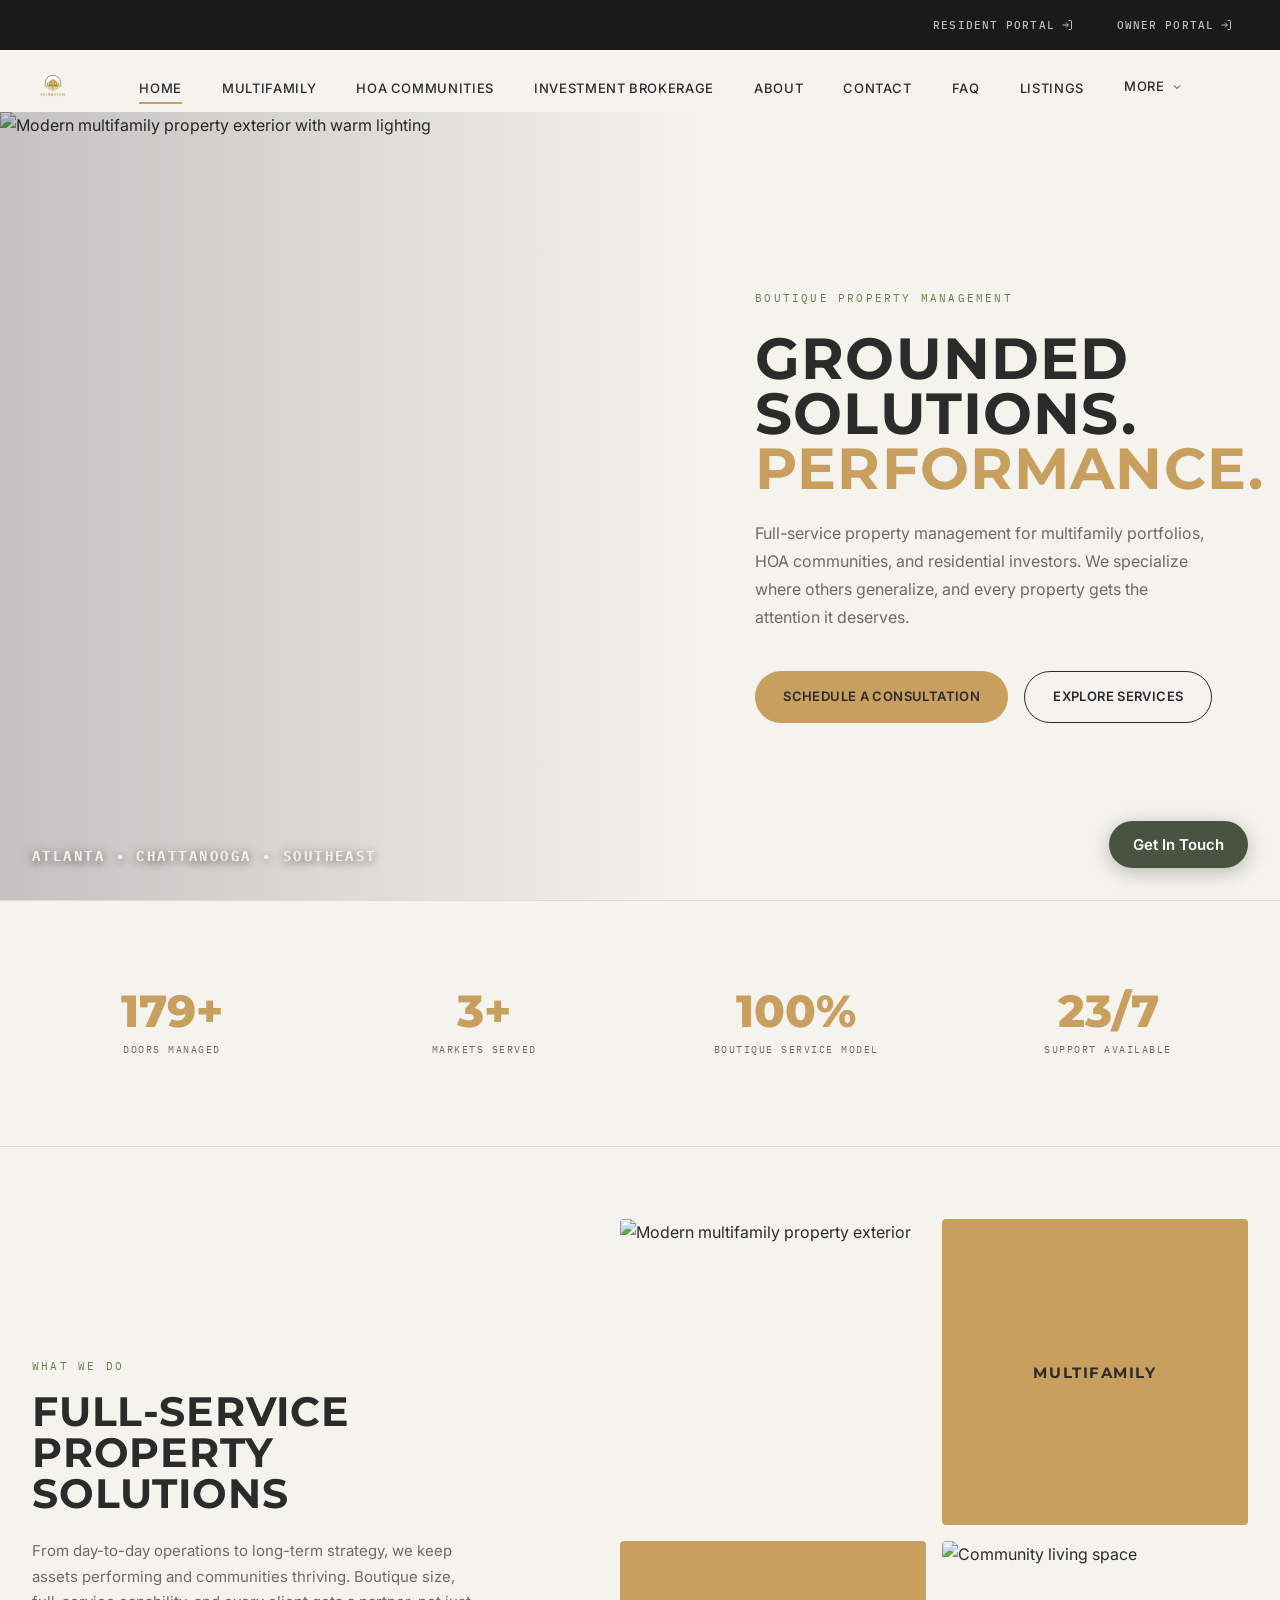
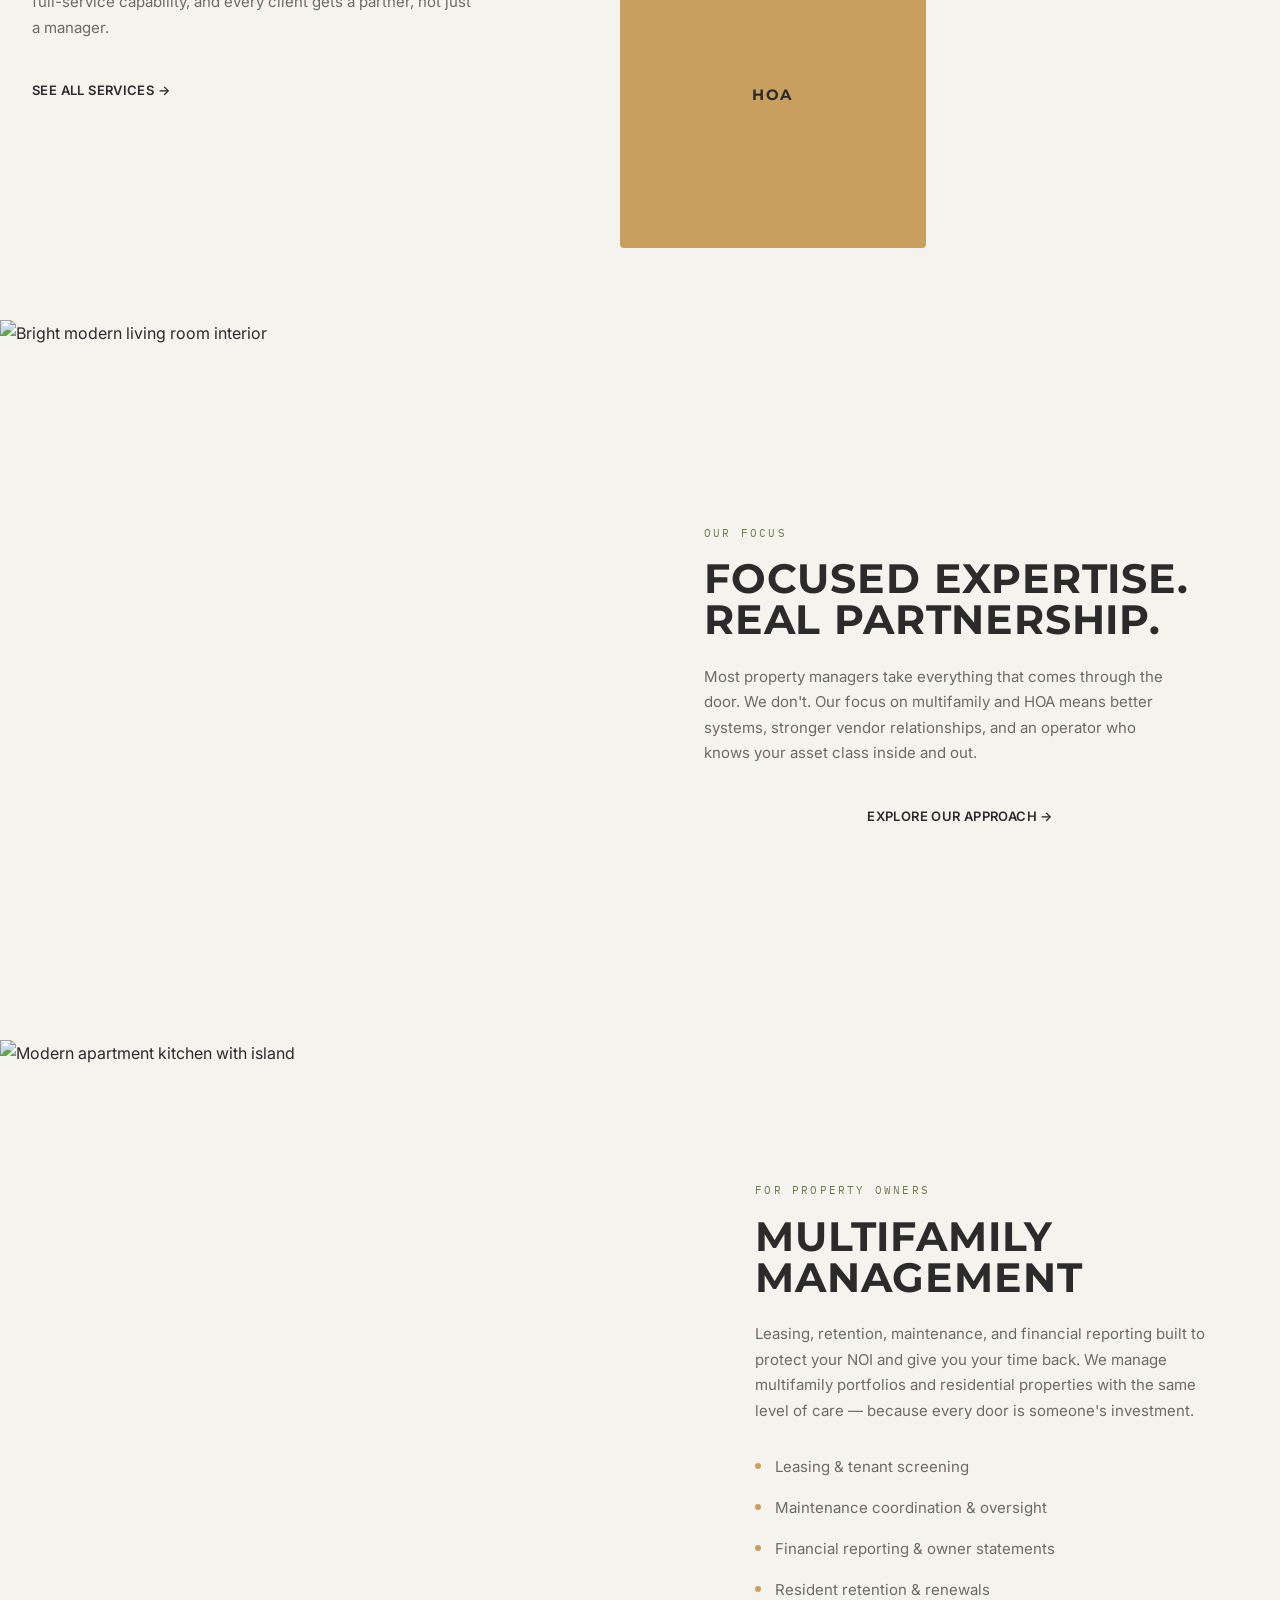
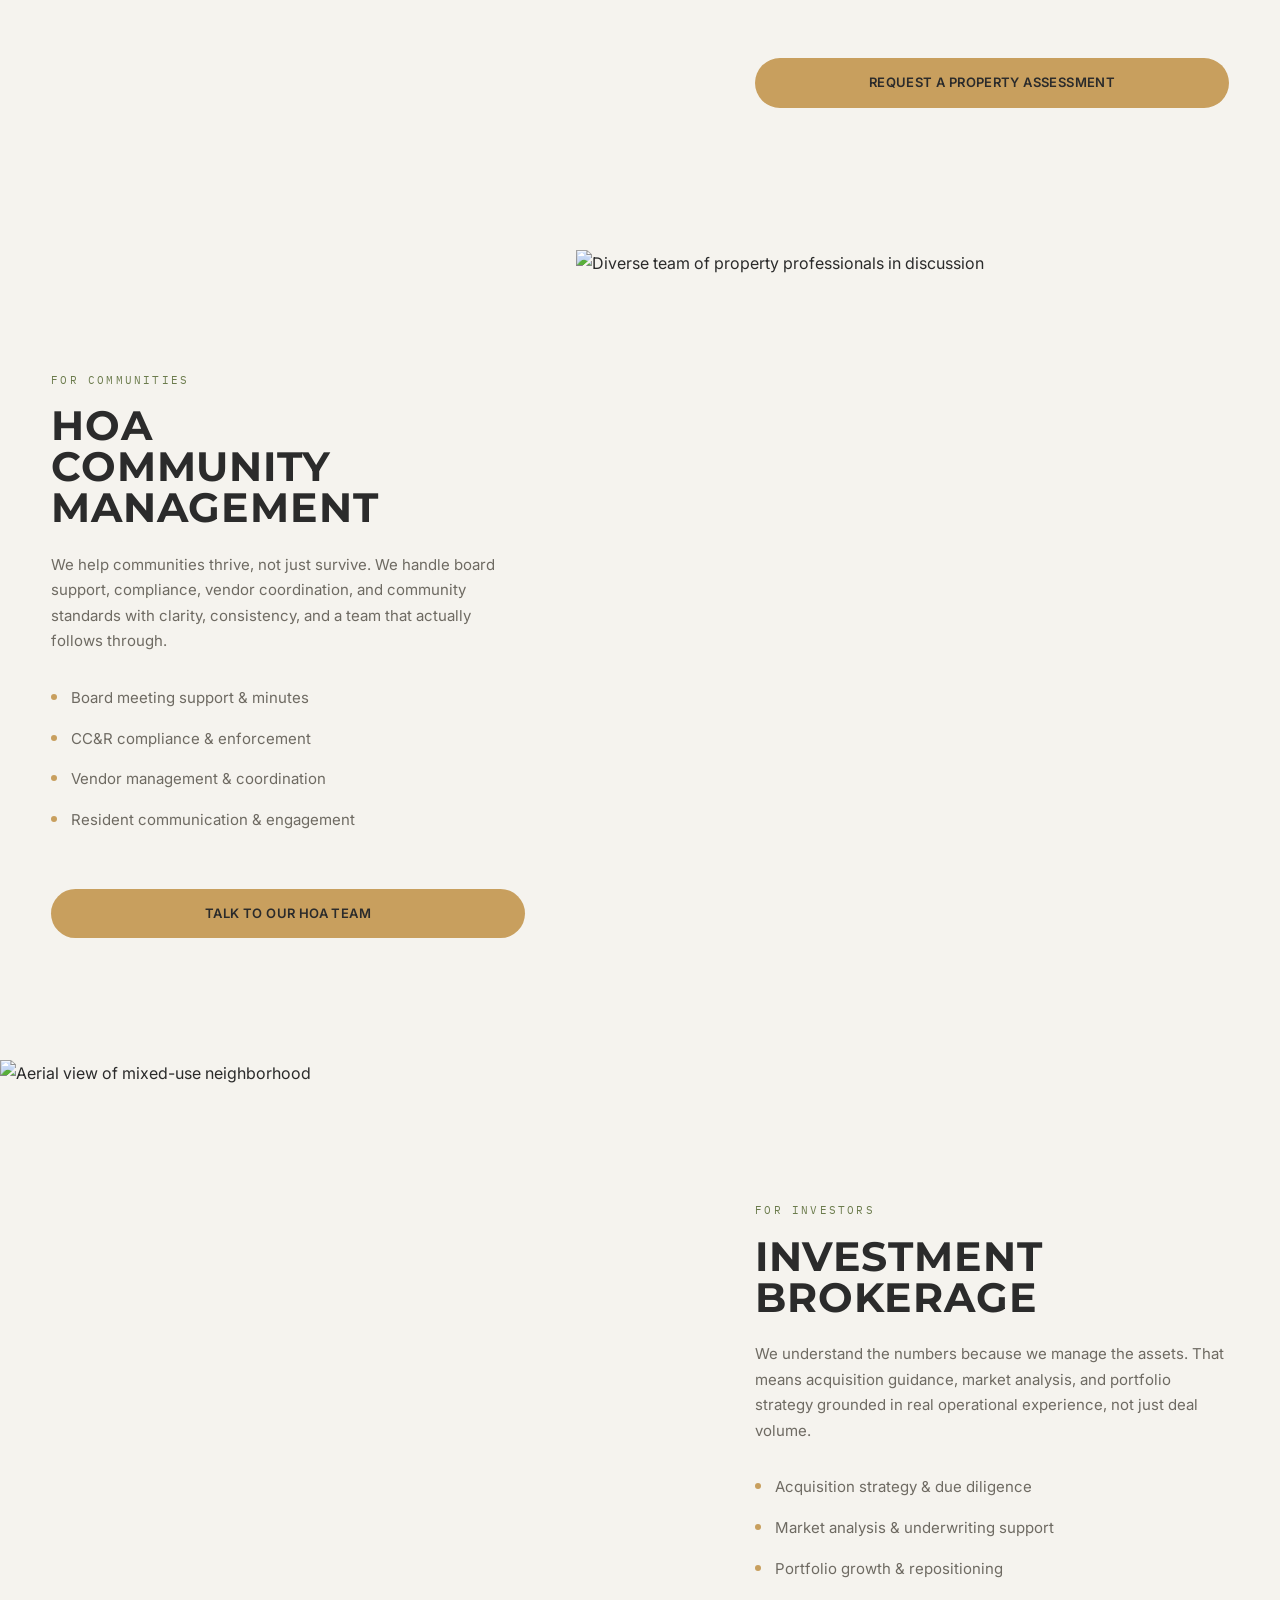
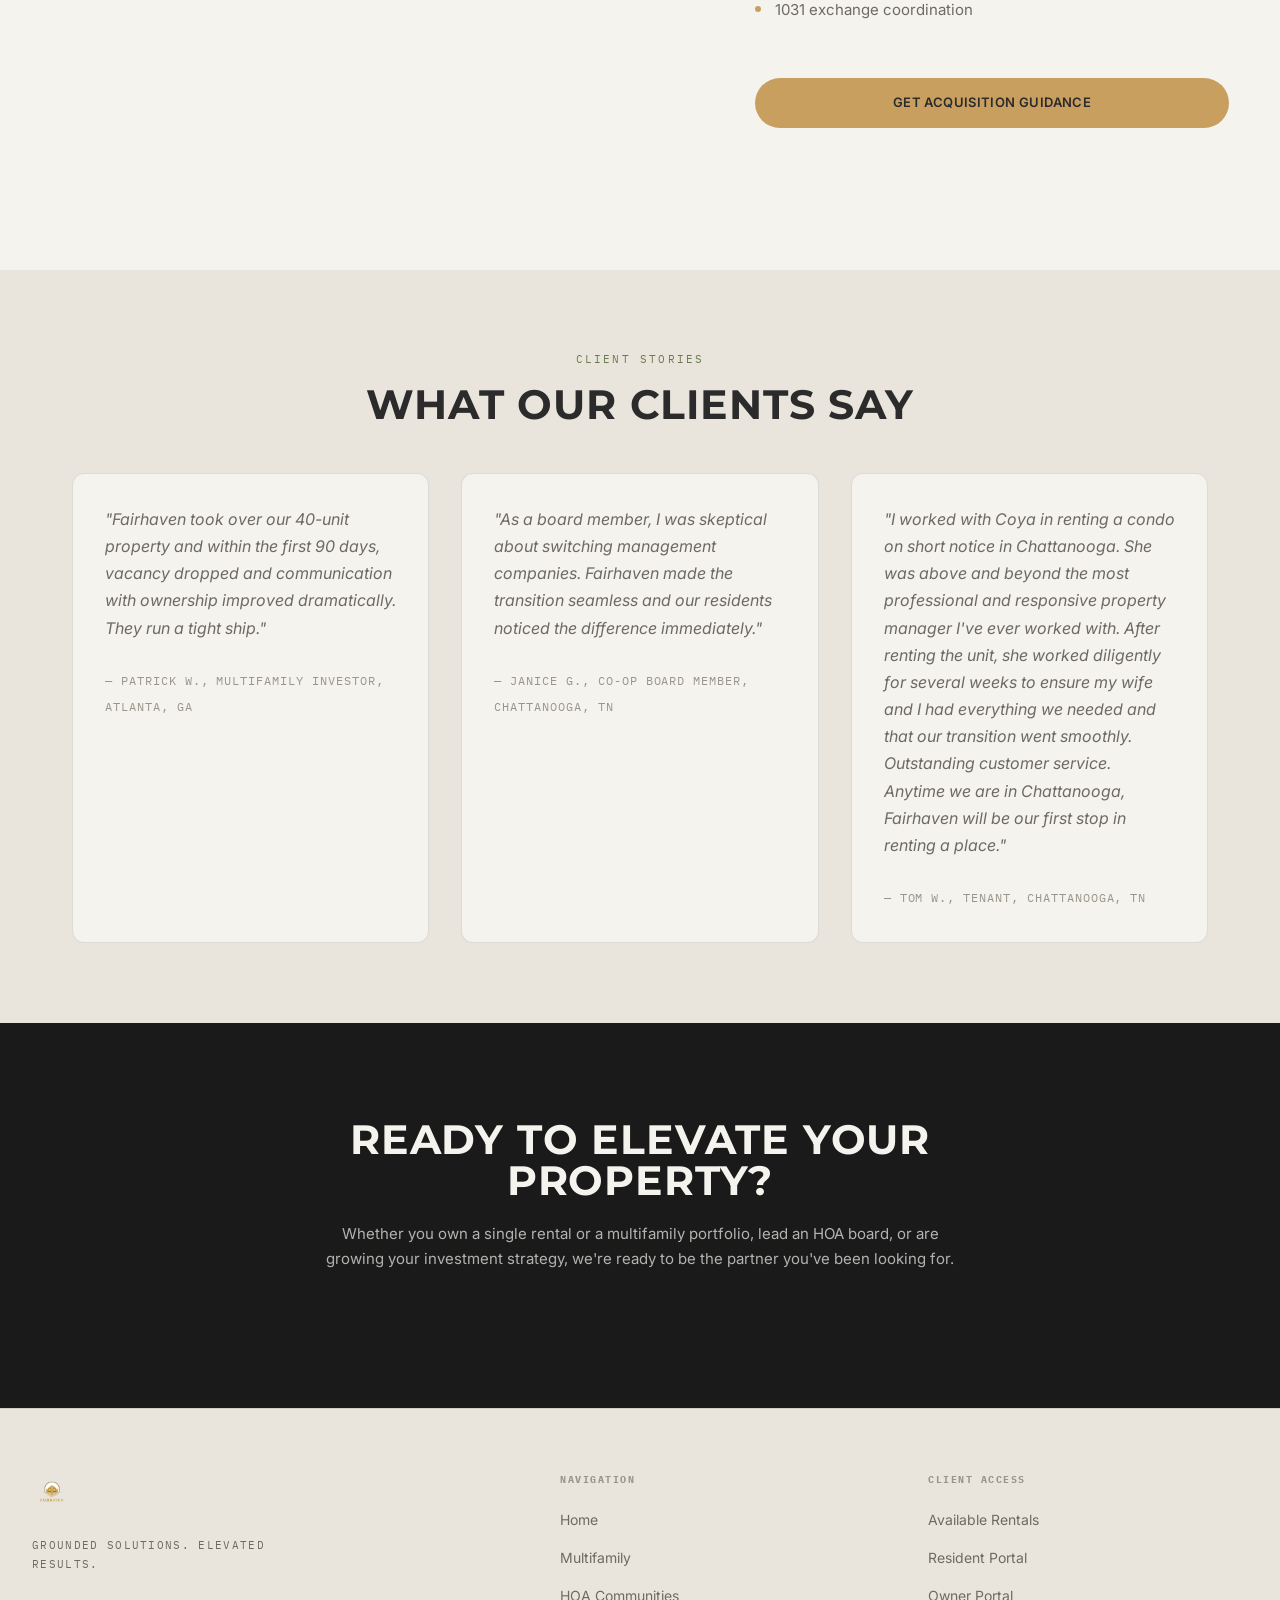
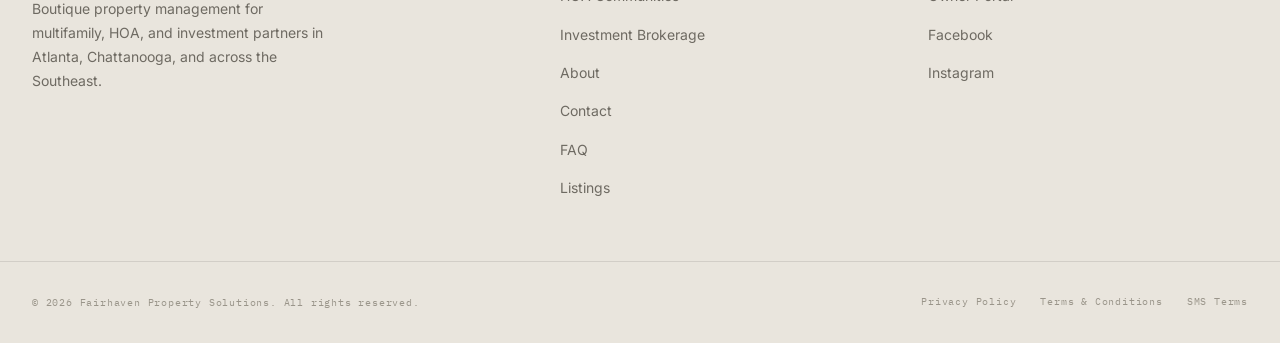
==== commit 14018f47: "[homepage] Remove Schedule Consultation button from CTA section Form is already present — button was" ====
--- a/index.html
+++ b/index.html
@@ -339,9 +339,6 @@
     <div class="cta-content reveal-scale">
       <h2 class="cta-title">Ready to Elevate Your Property?</h2>
       <p class="cta-description">Whether you own a single rental or a multifamily portfolio, lead an HOA board, or are growing your investment strategy, we're ready to be the partner you've been looking for.</p>
-      <div class="cta-buttons">
-        <a href="https://calendly.com/fairhavenpropertysolutions/30min" class="btn btn-light" target="_blank" rel="noopener">Schedule a Consultation</a>
-      </div>
       <div style="margin-top:2rem;max-width:480px;margin-left:auto;margin-right:auto;">
         <div class="ml-embedded" data-form="CKXbva"></div>
       </div>
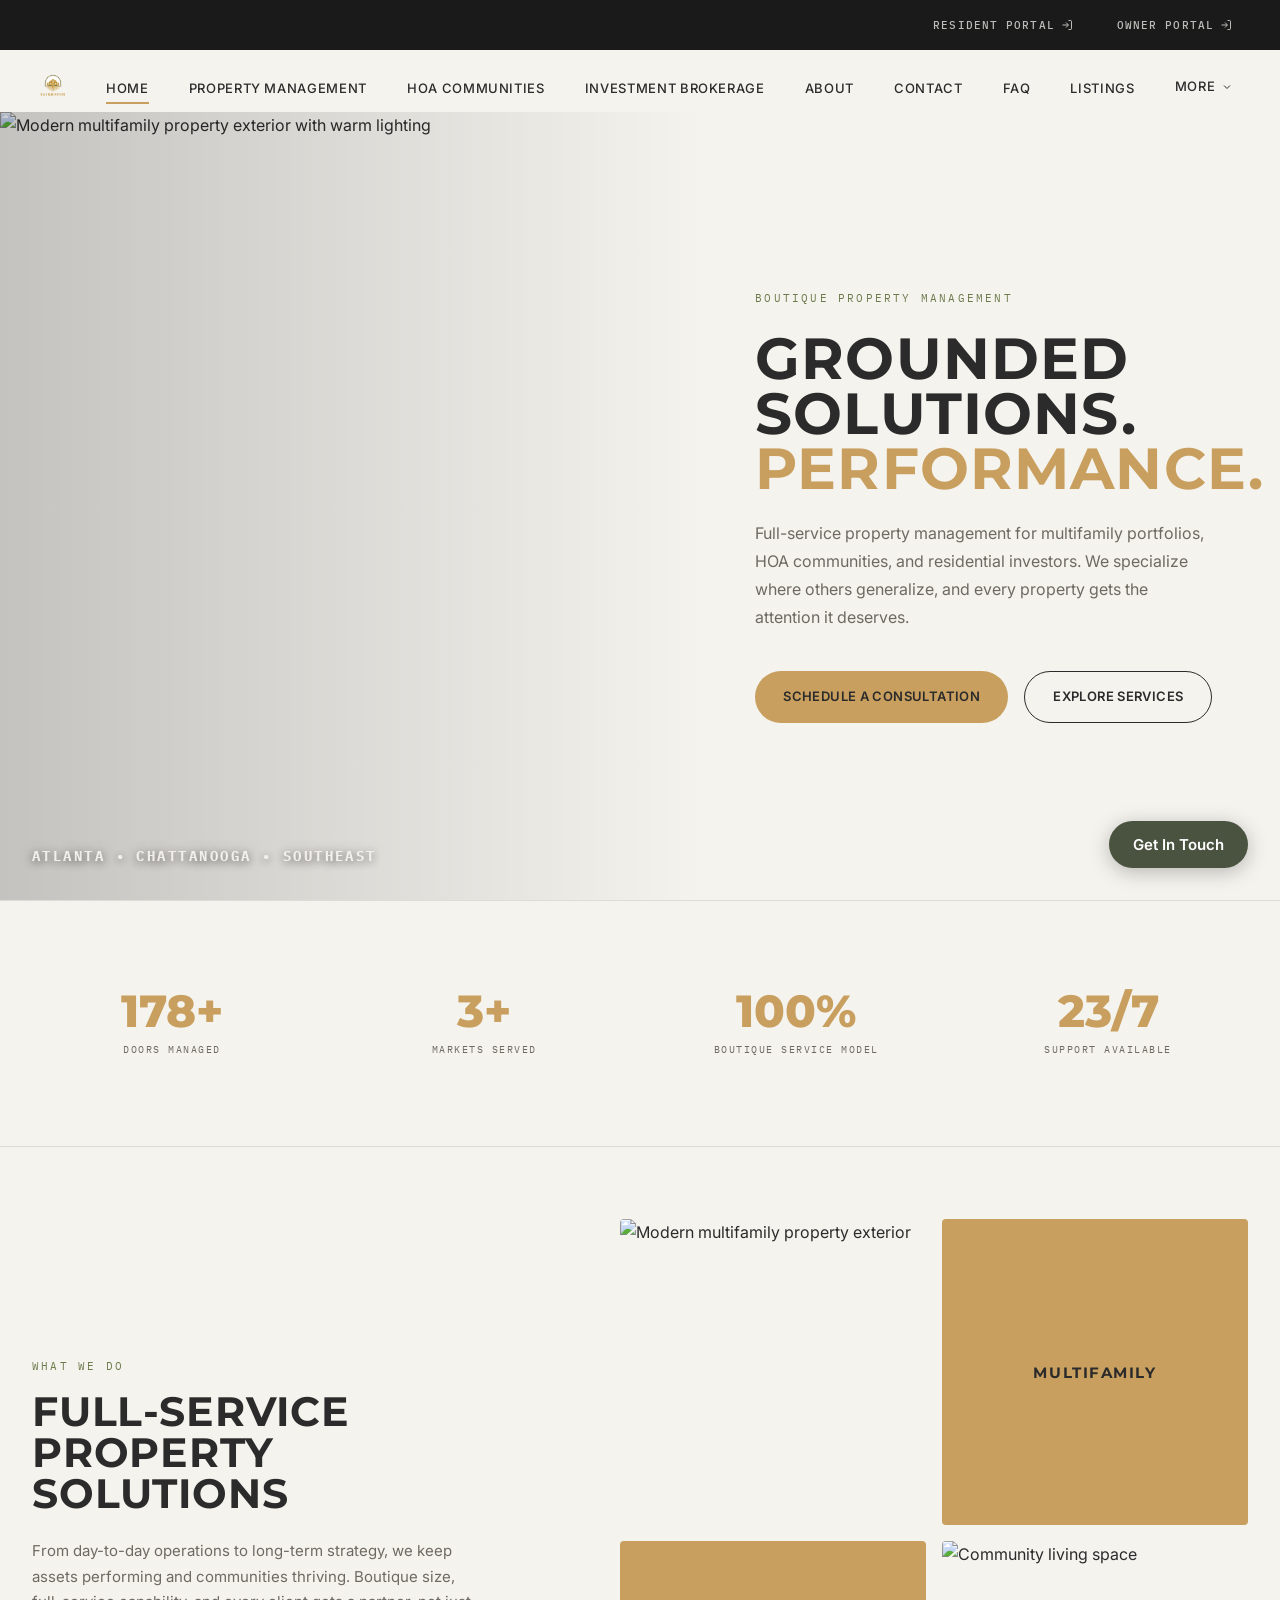
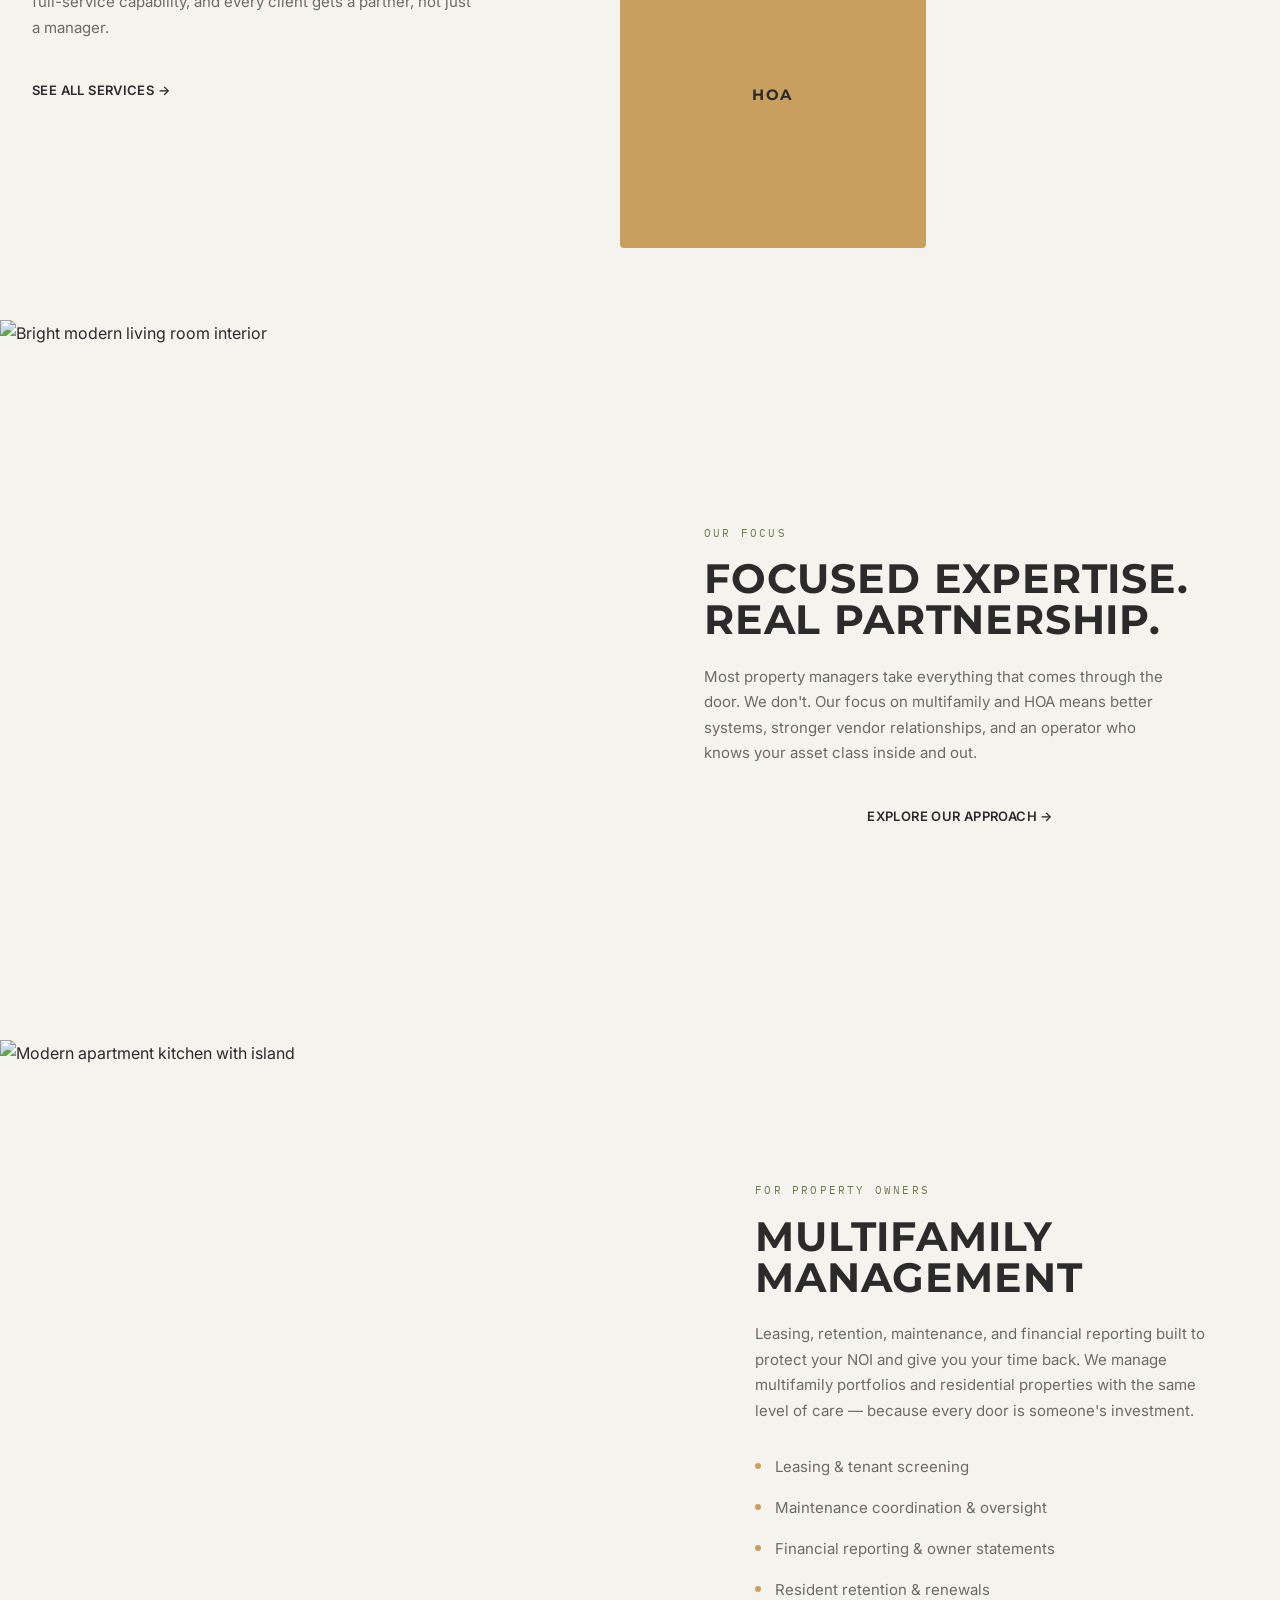
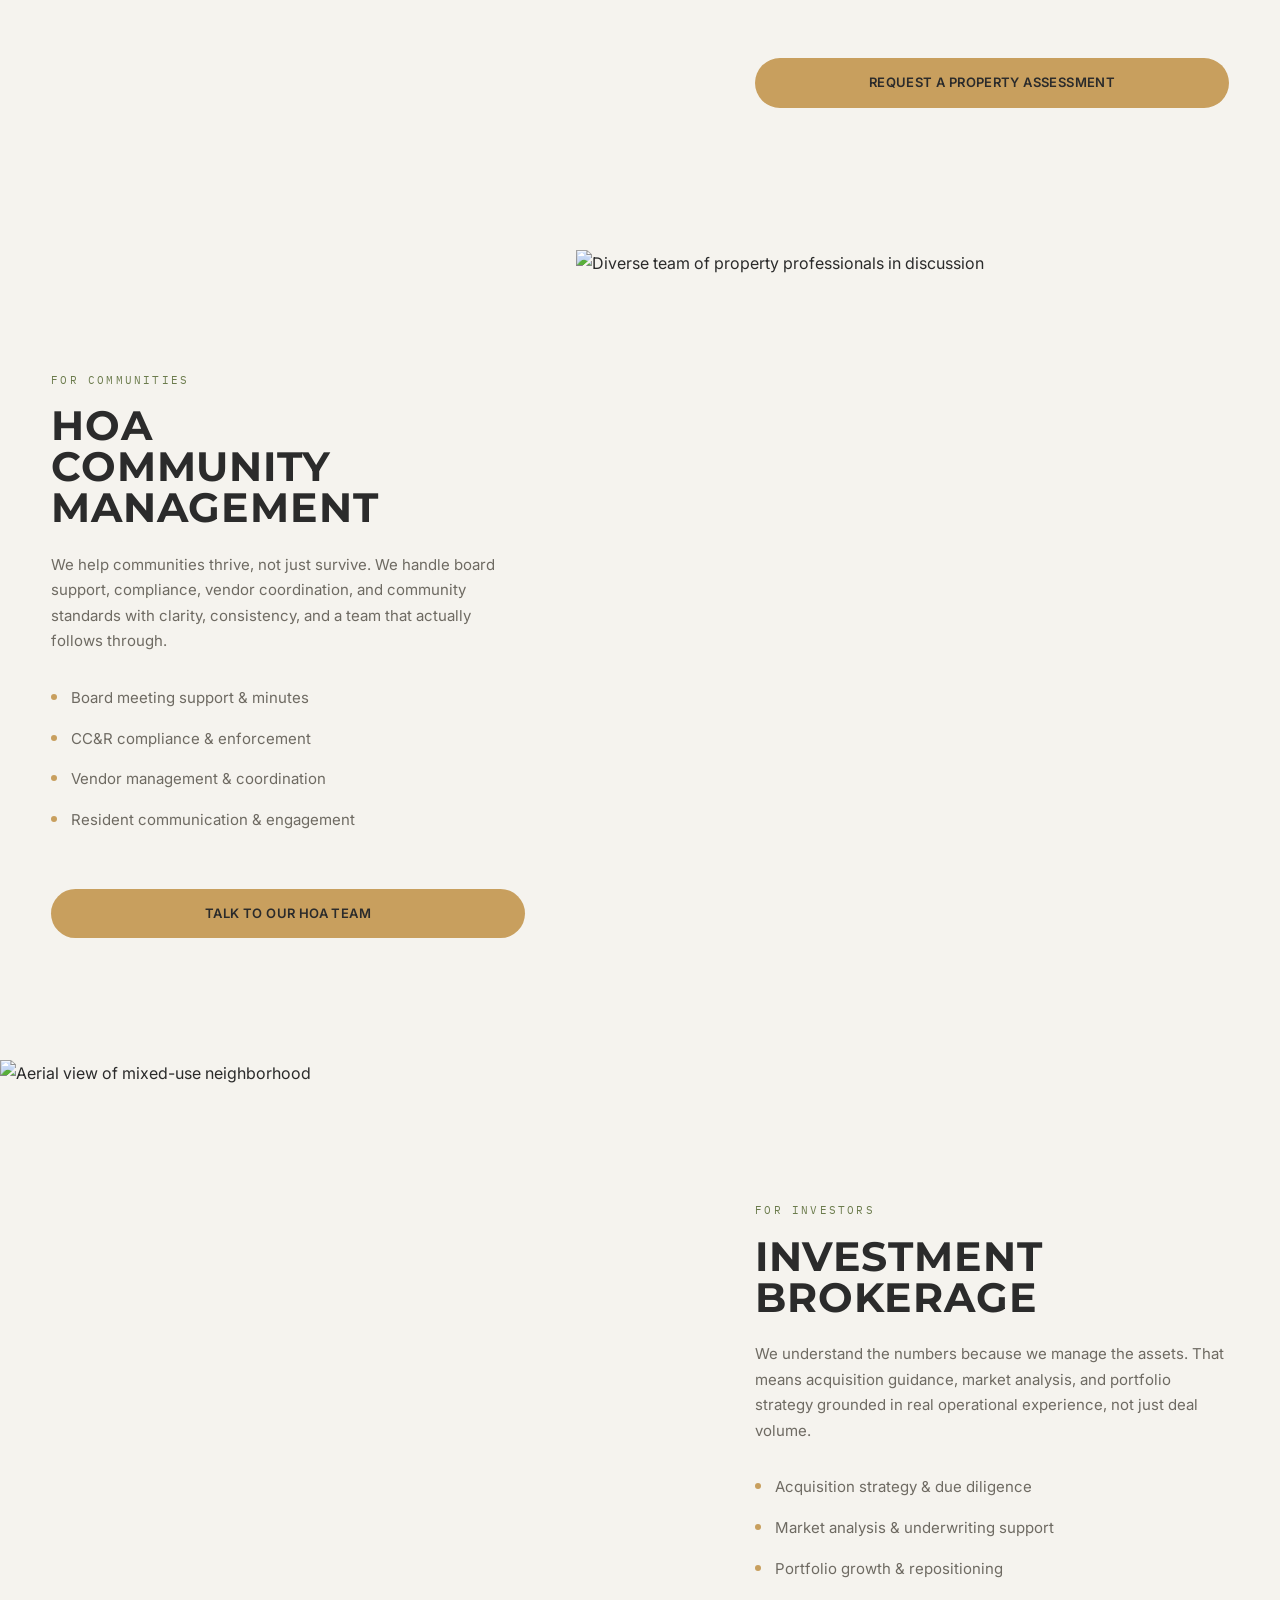
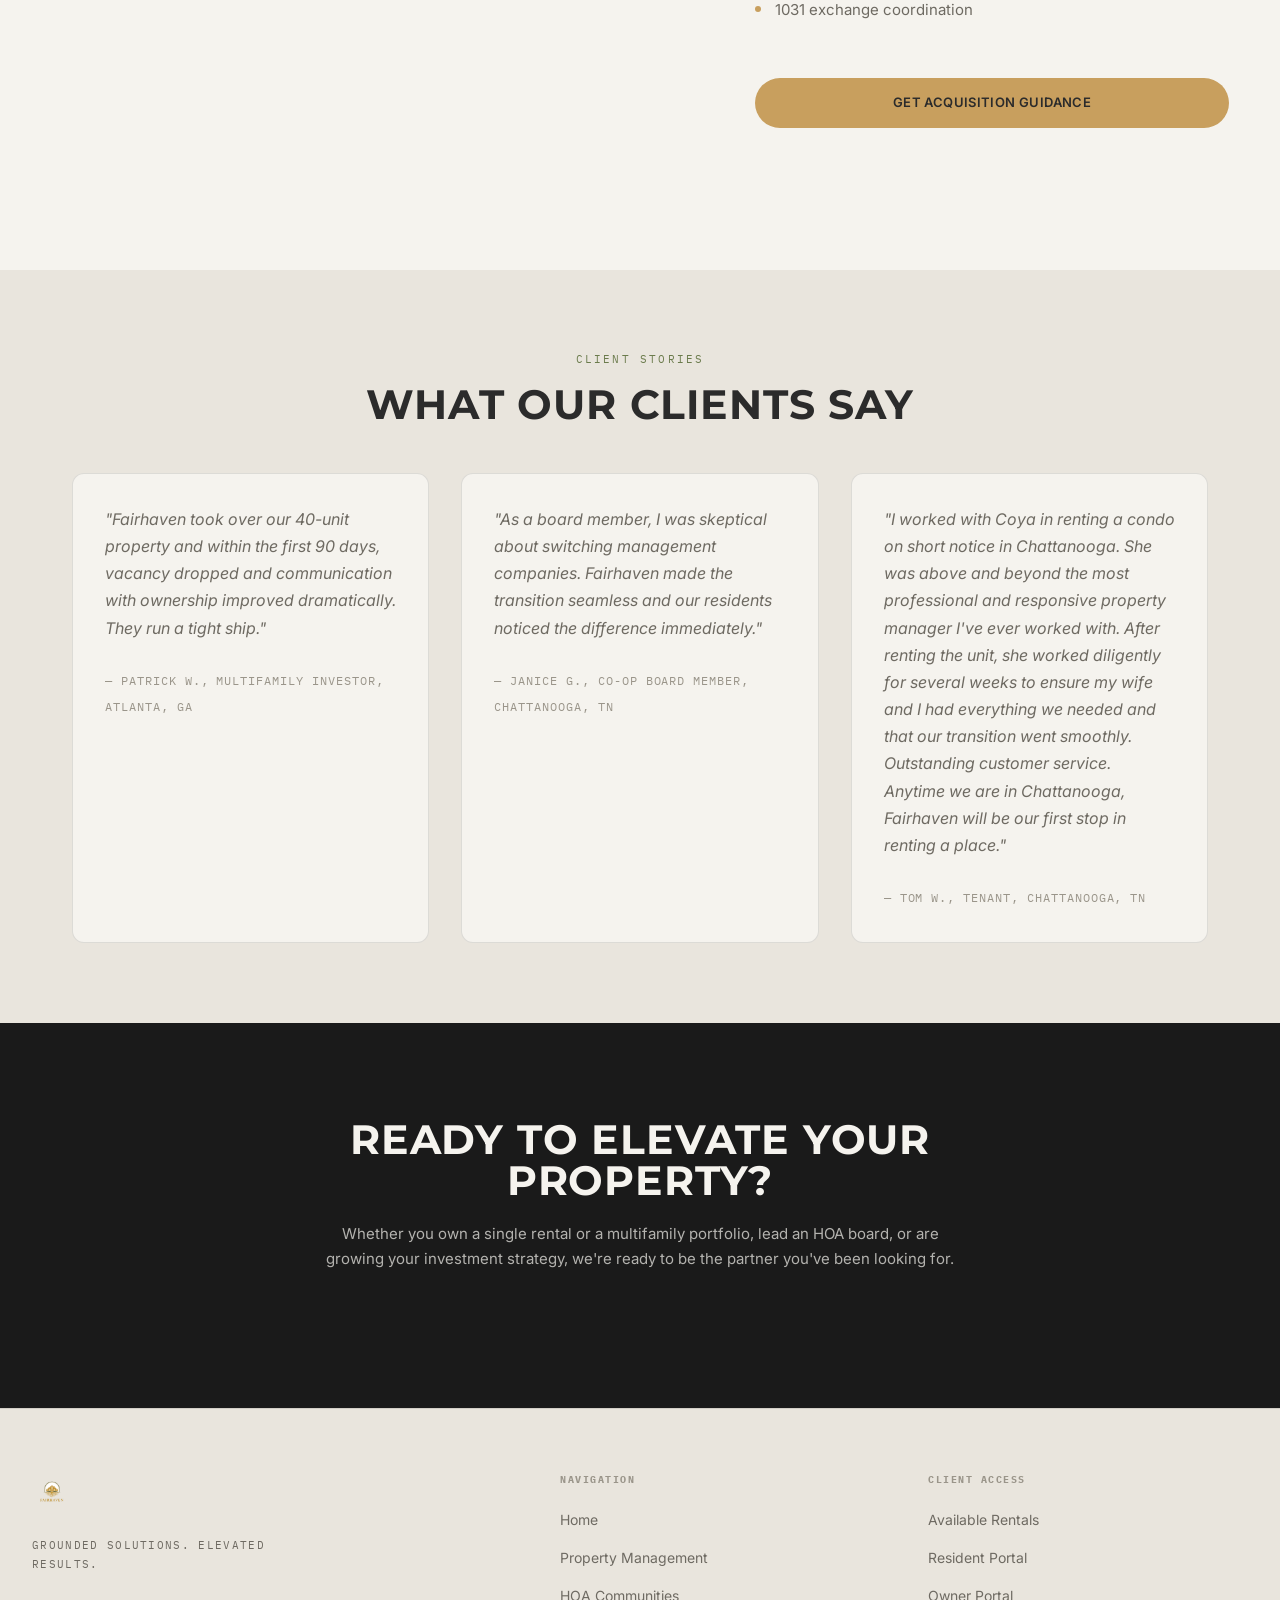
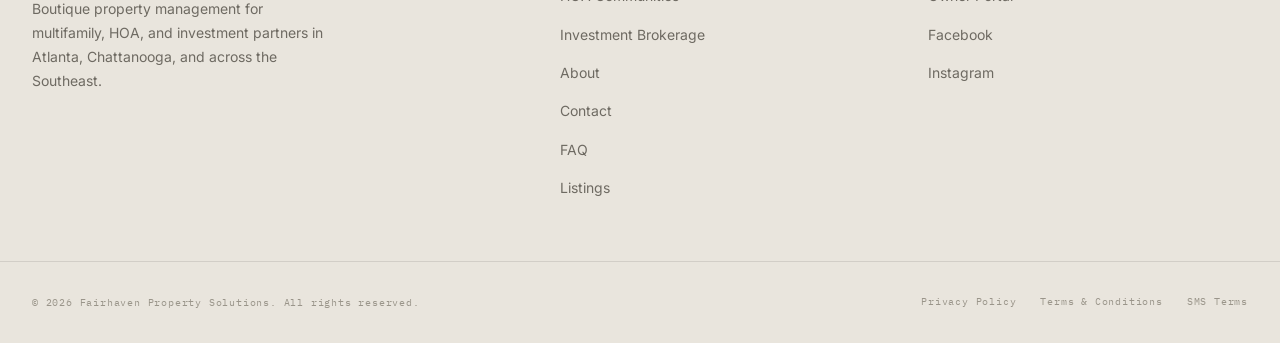
==== commit 79e88f86: "[property-mgmt] Rename Multifamily tab + full page content update - Renamed nav tab to "Property Man" ====
--- a/index.html
+++ b/index.html
@@ -56,7 +56,7 @@
         
         <ul class="nav-links">
           <li><a href="index.html" class="nav-link active">Home</a></li>
-          <li><a href="multifamily.html" class="nav-link">Multifamily</a></li>
+          <li><a href="multifamily.html" class="nav-link">Property Management</a></li>
           <li><a href="hoa.html" class="nav-link">HOA Communities</a></li>
           <li><a href="brokerage.html" class="nav-link">Investment Brokerage</a></li>
           <li><a href="about.html" class="nav-link">About</a></li>
@@ -74,7 +74,7 @@
               <div class="dropdown-column">
                 <h4>Services</h4>
                 <ul>
-                  <li><a href="multifamily.html">Multifamily Management</a></li>
+                  <li><a href="multifamily.html">Property Management</a></li>
                   <li><a href="hoa.html">HOA Community Management</a></li>
                   <li><a href="brokerage.html">Investment Brokerage</a></li>
                   <li><a href="faq.html">FAQ</a></li>
@@ -121,7 +121,7 @@
     </button>
     <ul class="mobile-nav-links">
       <li><a href="index.html">Home</a></li>
-      <li><a href="multifamily.html">Multifamily</a></li>
+      <li><a href="multifamily.html">Property Management</a></li>
       <li><a href="hoa.html">HOA Communities</a></li>
       <li><a href="brokerage.html">Investment Brokerage</a></li>
       <li><a href="about.html">About</a></li>
@@ -130,7 +130,7 @@
       <li><a href="listings.html">Listings</a></li>
       <li class="mobile-dropdown">
         <h4>Services</h4>
-        <a href="multifamily.html">Multifamily Management</a>
+        <a href="multifamily.html">Property Management</a>
         <a href="hoa.html">HOA Community Management</a>
         <a href="brokerage.html">Investment Brokerage</a>
         <h4>Client Access</h4>
@@ -357,7 +357,7 @@
         <h4>Navigation</h4>
         <ul class="footer-links">
           <li><a href="index.html">Home</a></li>
-          <li><a href="multifamily.html">Multifamily</a></li>
+          <li><a href="multifamily.html">Property Management</a></li>
           <li><a href="hoa.html">HOA Communities</a></li>
           <li><a href="brokerage.html">Investment Brokerage</a></li>
           <li><a href="about.html">About</a></li>
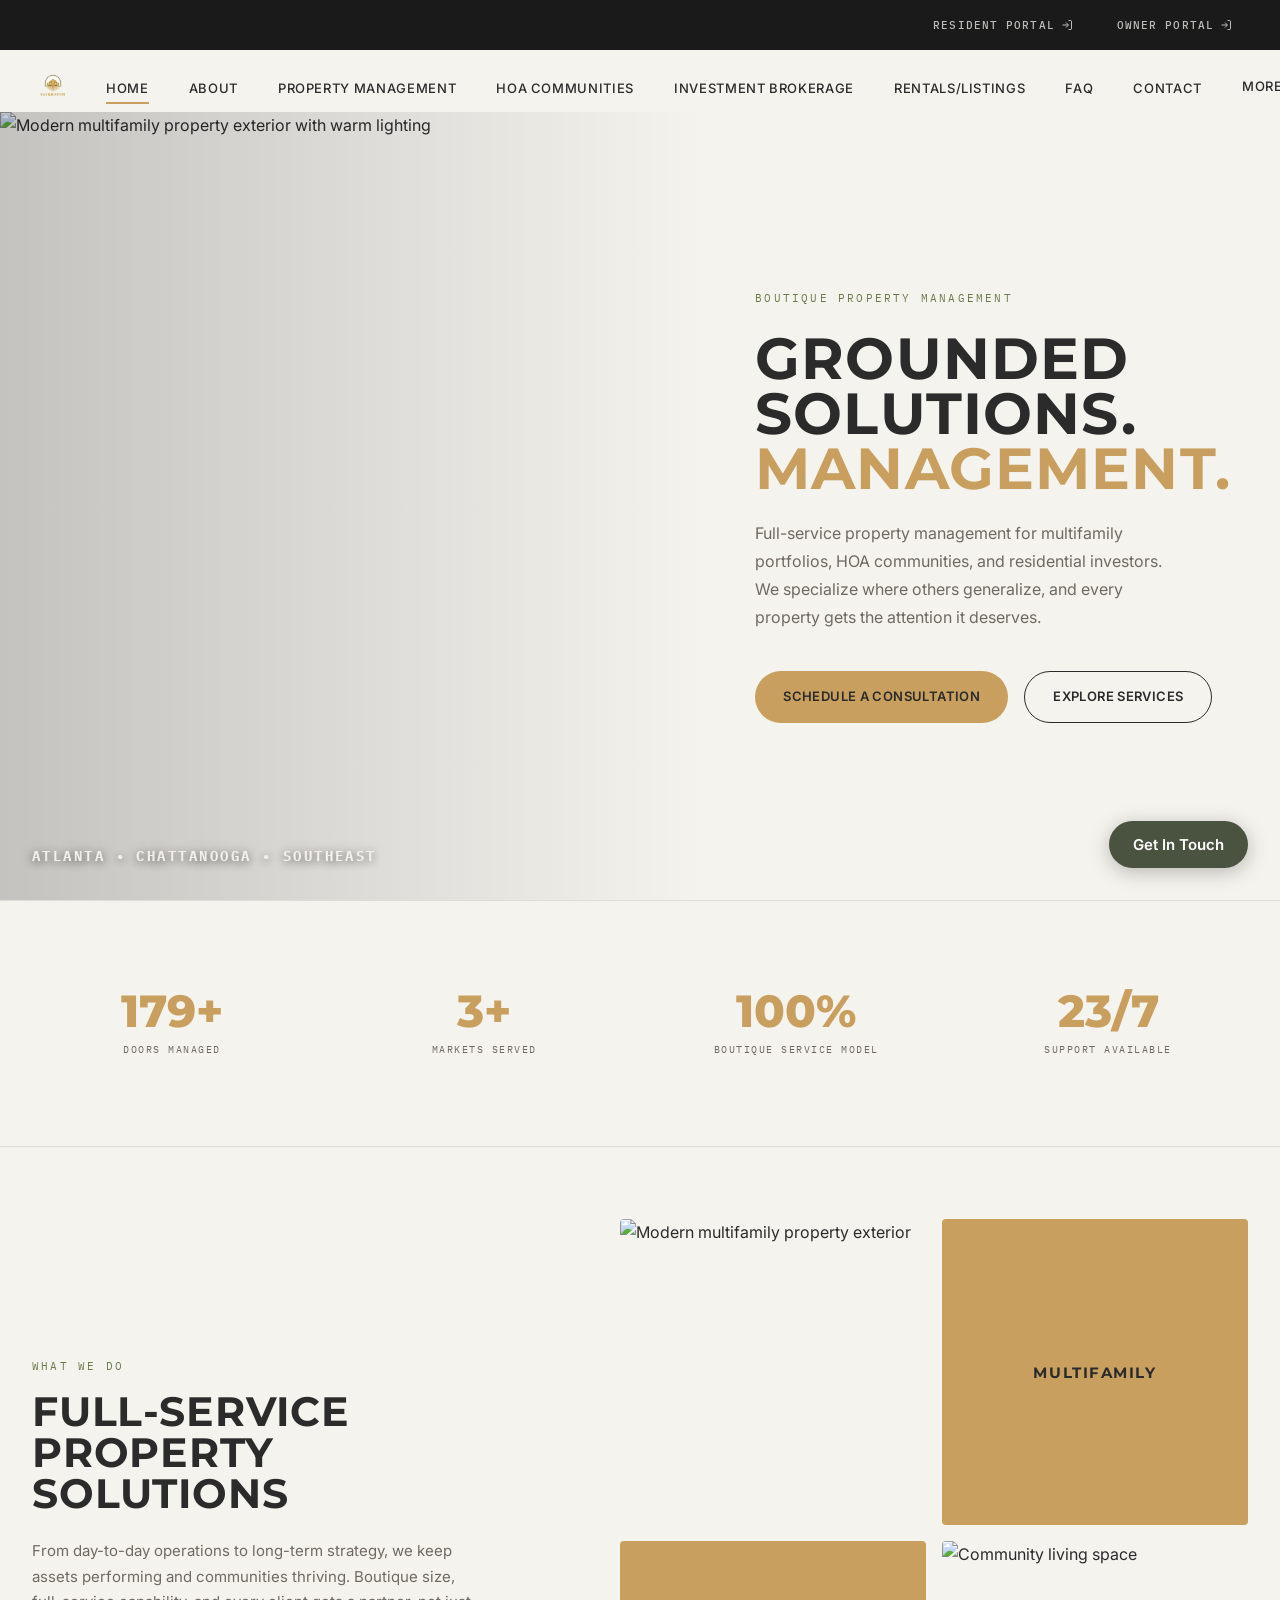
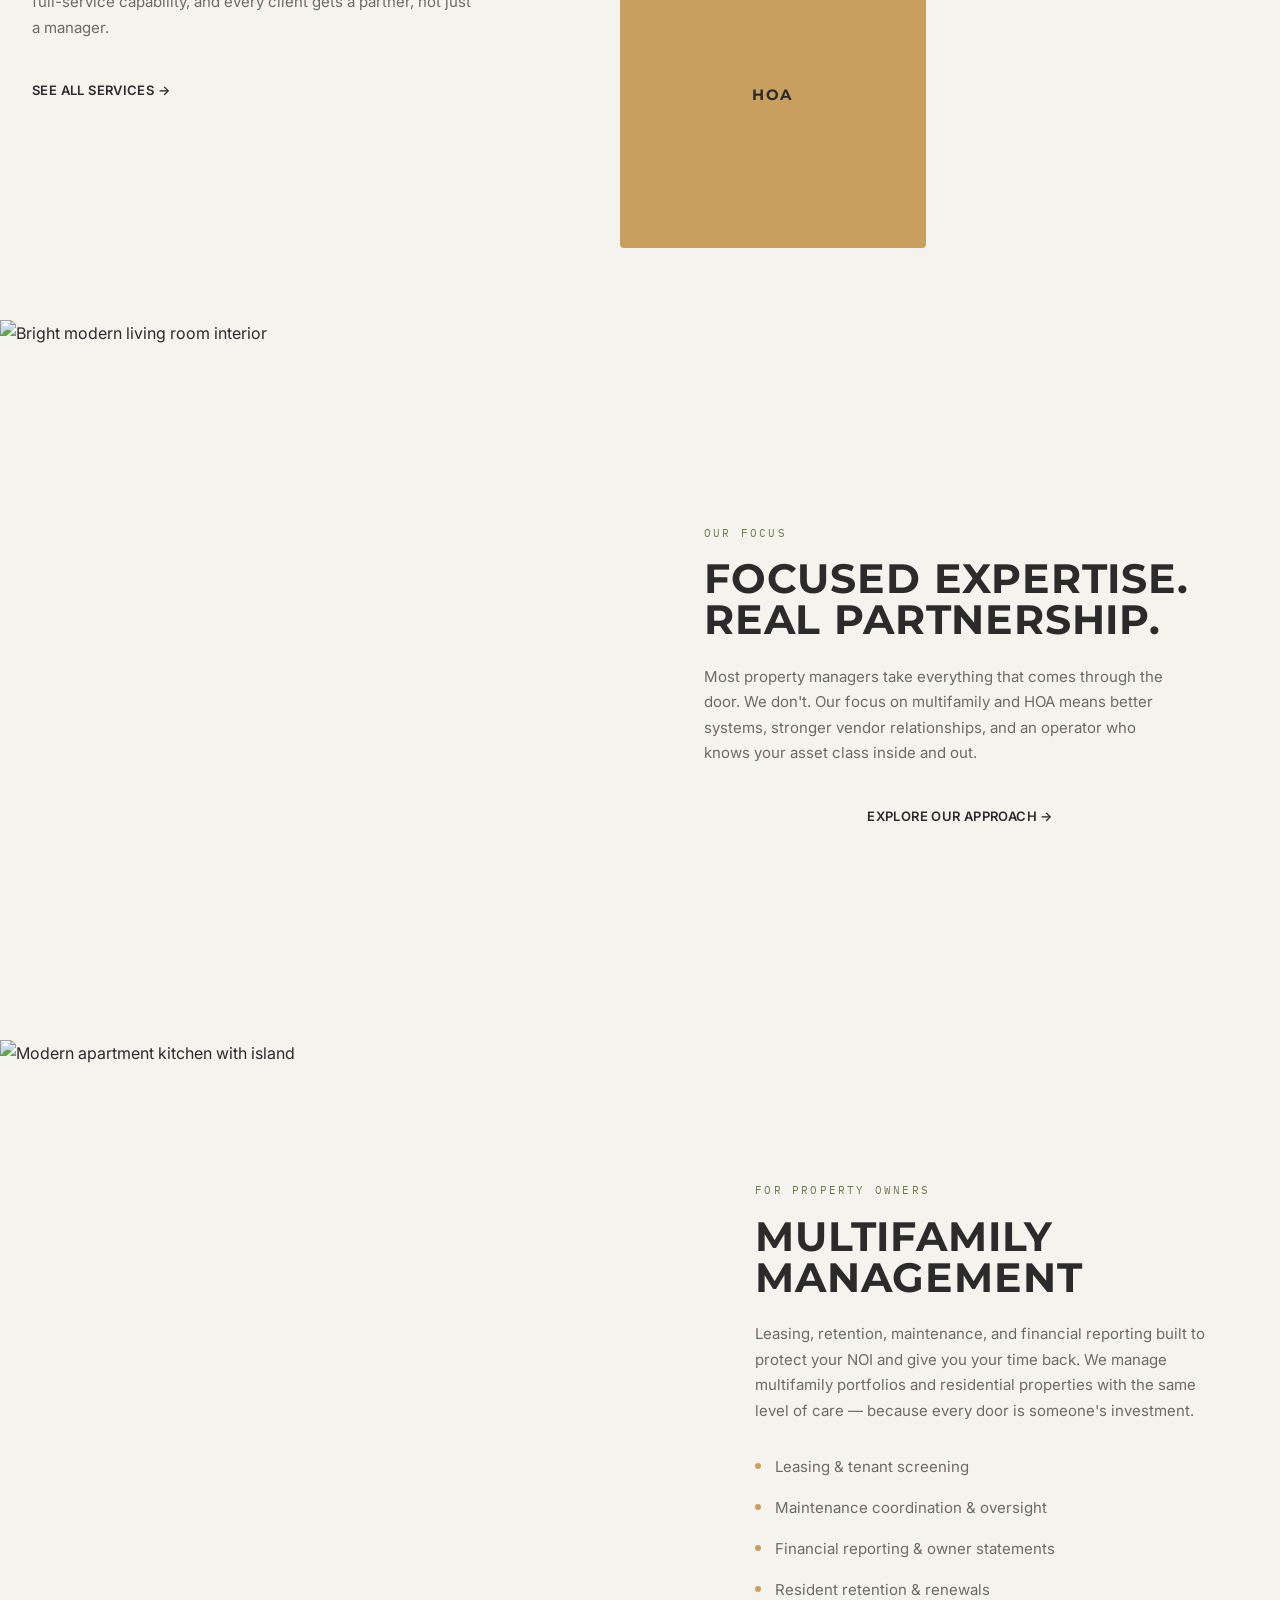
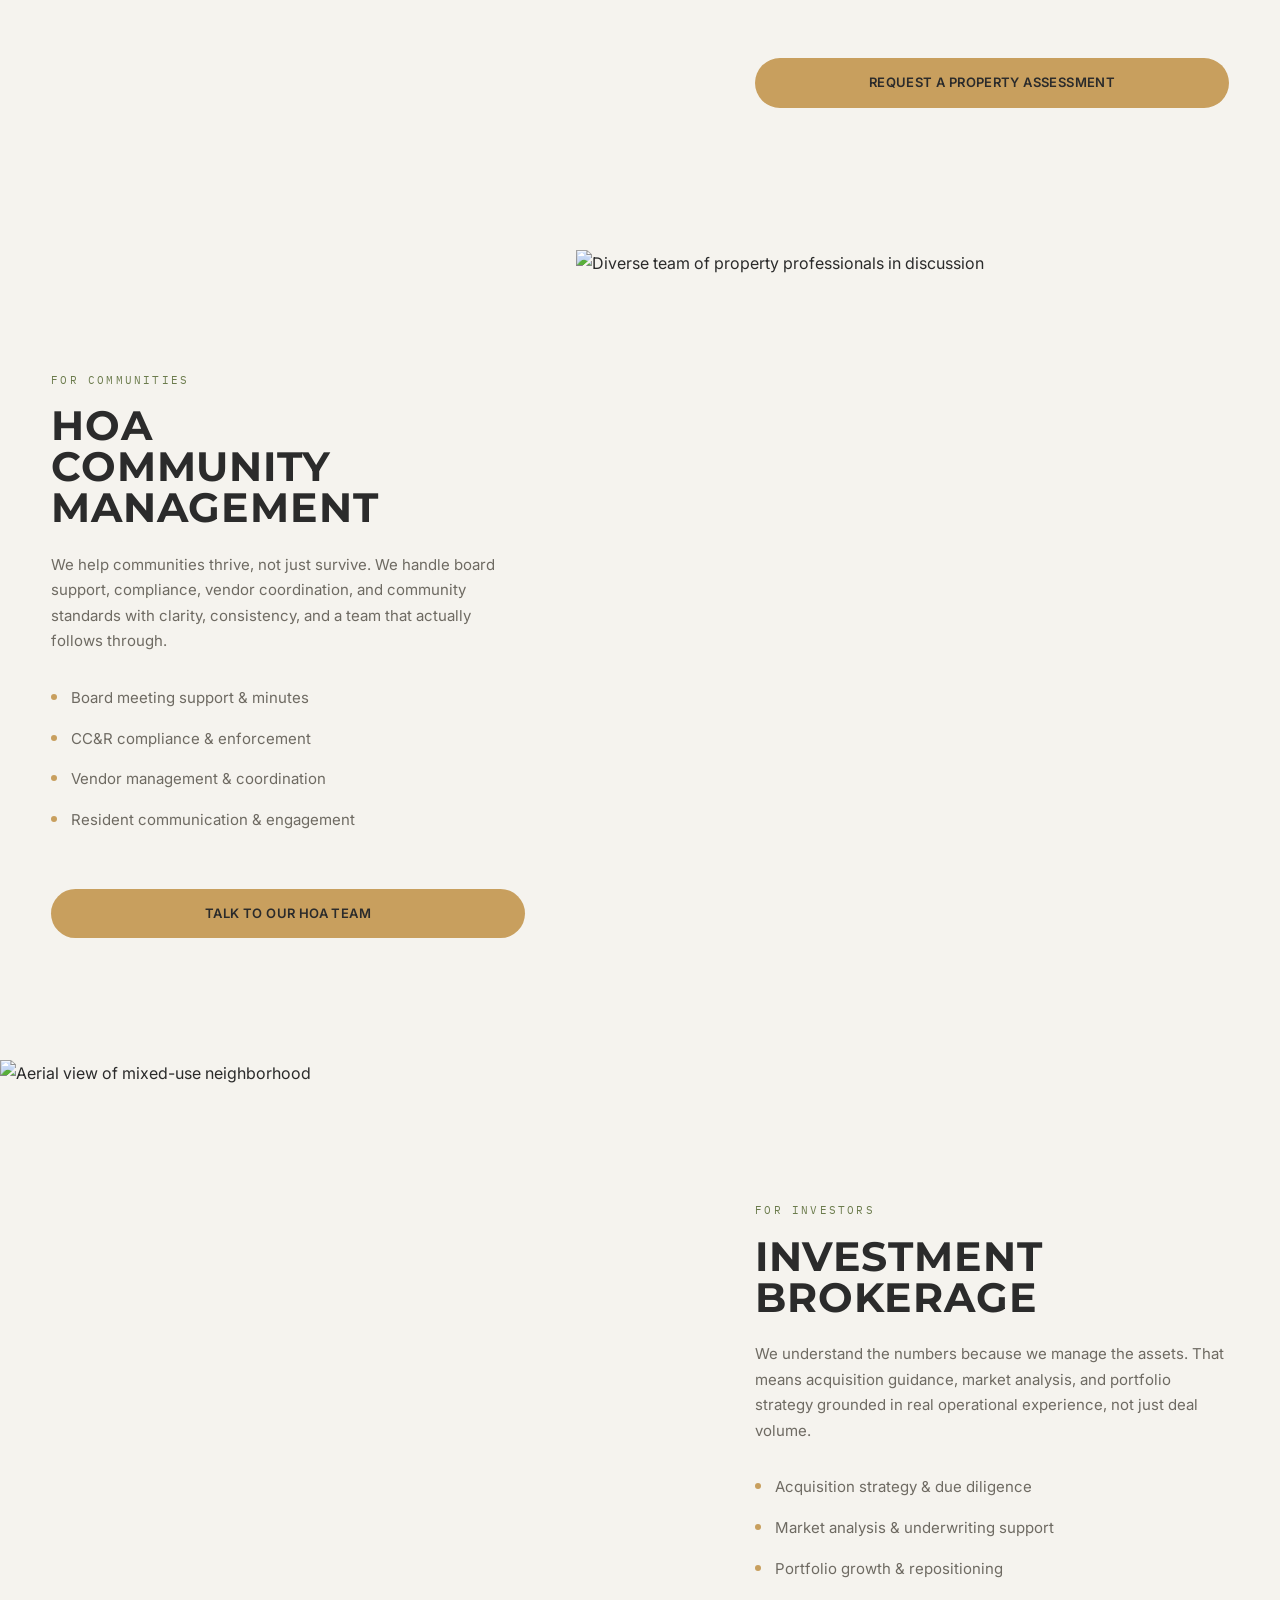
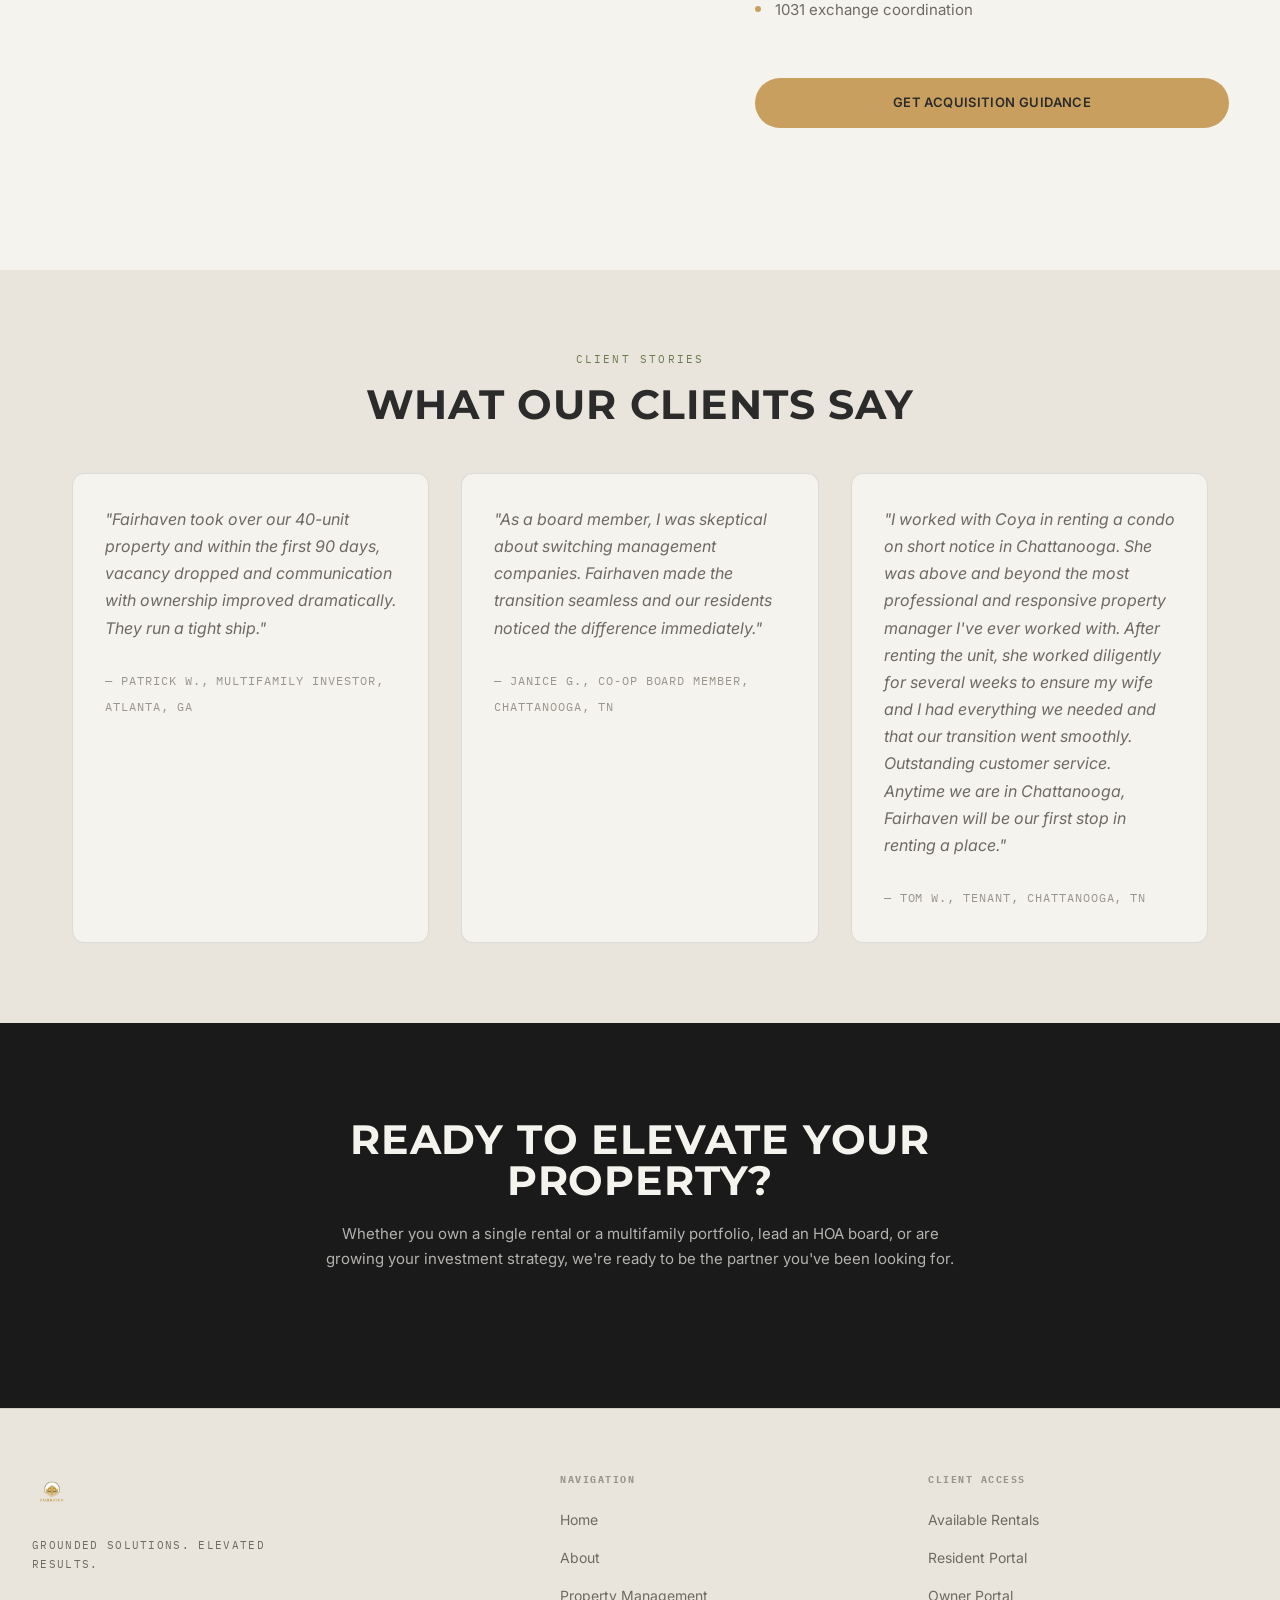
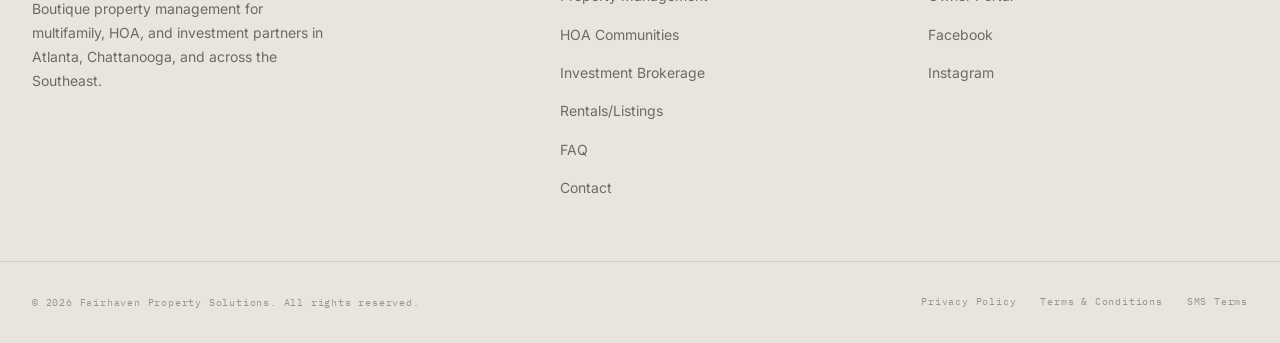
==== commit a36fca0f: "[nav + contact] Reorder nav, update contact page Nav (all 11 pages): - New order: Home > About > Pro" ====
--- a/index.html
+++ b/index.html
@@ -56,13 +56,13 @@
         
         <ul class="nav-links">
           <li><a href="index.html" class="nav-link active">Home</a></li>
+          <li><a href="about.html" class="nav-link">About</a></li>
           <li><a href="multifamily.html" class="nav-link">Property Management</a></li>
           <li><a href="hoa.html" class="nav-link">HOA Communities</a></li>
           <li><a href="brokerage.html" class="nav-link">Investment Brokerage</a></li>
-          <li><a href="about.html" class="nav-link">About</a></li>
+          <li><a href="listings.html" class="nav-link">Rentals/Listings</a></li>
+          <li><a href="faq.html" class="nav-link">FAQ</a></li>
           <li><a href="contact.html" class="nav-link">Contact</a></li>
-          <li><a href="faq.html" class="nav-link">FAQ</a></li>
-          <li><a href="listings.html" class="nav-link">Listings</a></li>
           <li class="dropdown">
             <span class="nav-link dropdown-toggle">
               More
@@ -78,7 +78,7 @@
                   <li><a href="hoa.html">HOA Community Management</a></li>
                   <li><a href="brokerage.html">Investment Brokerage</a></li>
                   <li><a href="faq.html">FAQ</a></li>
-                  <li><a href="listings.html">Listings</a></li>
+                  <li><a href="listings.html">Rentals/Listings</a></li>
                 </ul>
               </div>
               <div class="dropdown-column">
@@ -121,13 +121,13 @@
     </button>
     <ul class="mobile-nav-links">
       <li><a href="index.html">Home</a></li>
+      <li><a href="about.html">About</a></li>
       <li><a href="multifamily.html">Property Management</a></li>
       <li><a href="hoa.html">HOA Communities</a></li>
       <li><a href="brokerage.html">Investment Brokerage</a></li>
-      <li><a href="about.html">About</a></li>
+      <li><a href="listings.html">Rentals/Listings</a></li>
+      <li><a href="faq.html">FAQ</a></li>
       <li><a href="contact.html">Contact</a></li>
-      <li><a href="faq.html">FAQ</a></li>
-      <li><a href="listings.html">Listings</a></li>
       <li class="mobile-dropdown">
         <h4>Services</h4>
         <a href="multifamily.html">Property Management</a>
@@ -357,13 +357,13 @@
         <h4>Navigation</h4>
         <ul class="footer-links">
           <li><a href="index.html">Home</a></li>
+          <li><a href="about.html">About</a></li>
           <li><a href="multifamily.html">Property Management</a></li>
           <li><a href="hoa.html">HOA Communities</a></li>
           <li><a href="brokerage.html">Investment Brokerage</a></li>
-          <li><a href="about.html">About</a></li>
+          <li><a href="listings.html">Rentals/Listings</a></li>
+          <li><a href="faq.html">FAQ</a></li>
           <li><a href="contact.html">Contact</a></li>
-          <li><a href="faq.html">FAQ</a></li>
-          <li><a href="listings.html">Listings</a></li>
         </ul>
       </div>
       <div class="footer-column">
@@ -403,7 +403,7 @@
         </svg>
       </button>
       <h3 style="margin-bottom:1rem;font-family:var(--font-heading);font-size:1.25rem;">Get In Touch</h3>
-      <p style="margin-bottom:1.5rem;color:var(--text-secondary);font-size:0.9375rem;">Fill out the form below and we'll get back to you within one business day.</p>
+      <p style="margin-bottom:1.5rem;color:var(--text-secondary);font-size:0.9375rem;">Fill out the form below and we'll get back to you within 48 hours.</p>
       <div class="ml-embedded" data-form="CKXbva"></div>
     </div>
   </div>
